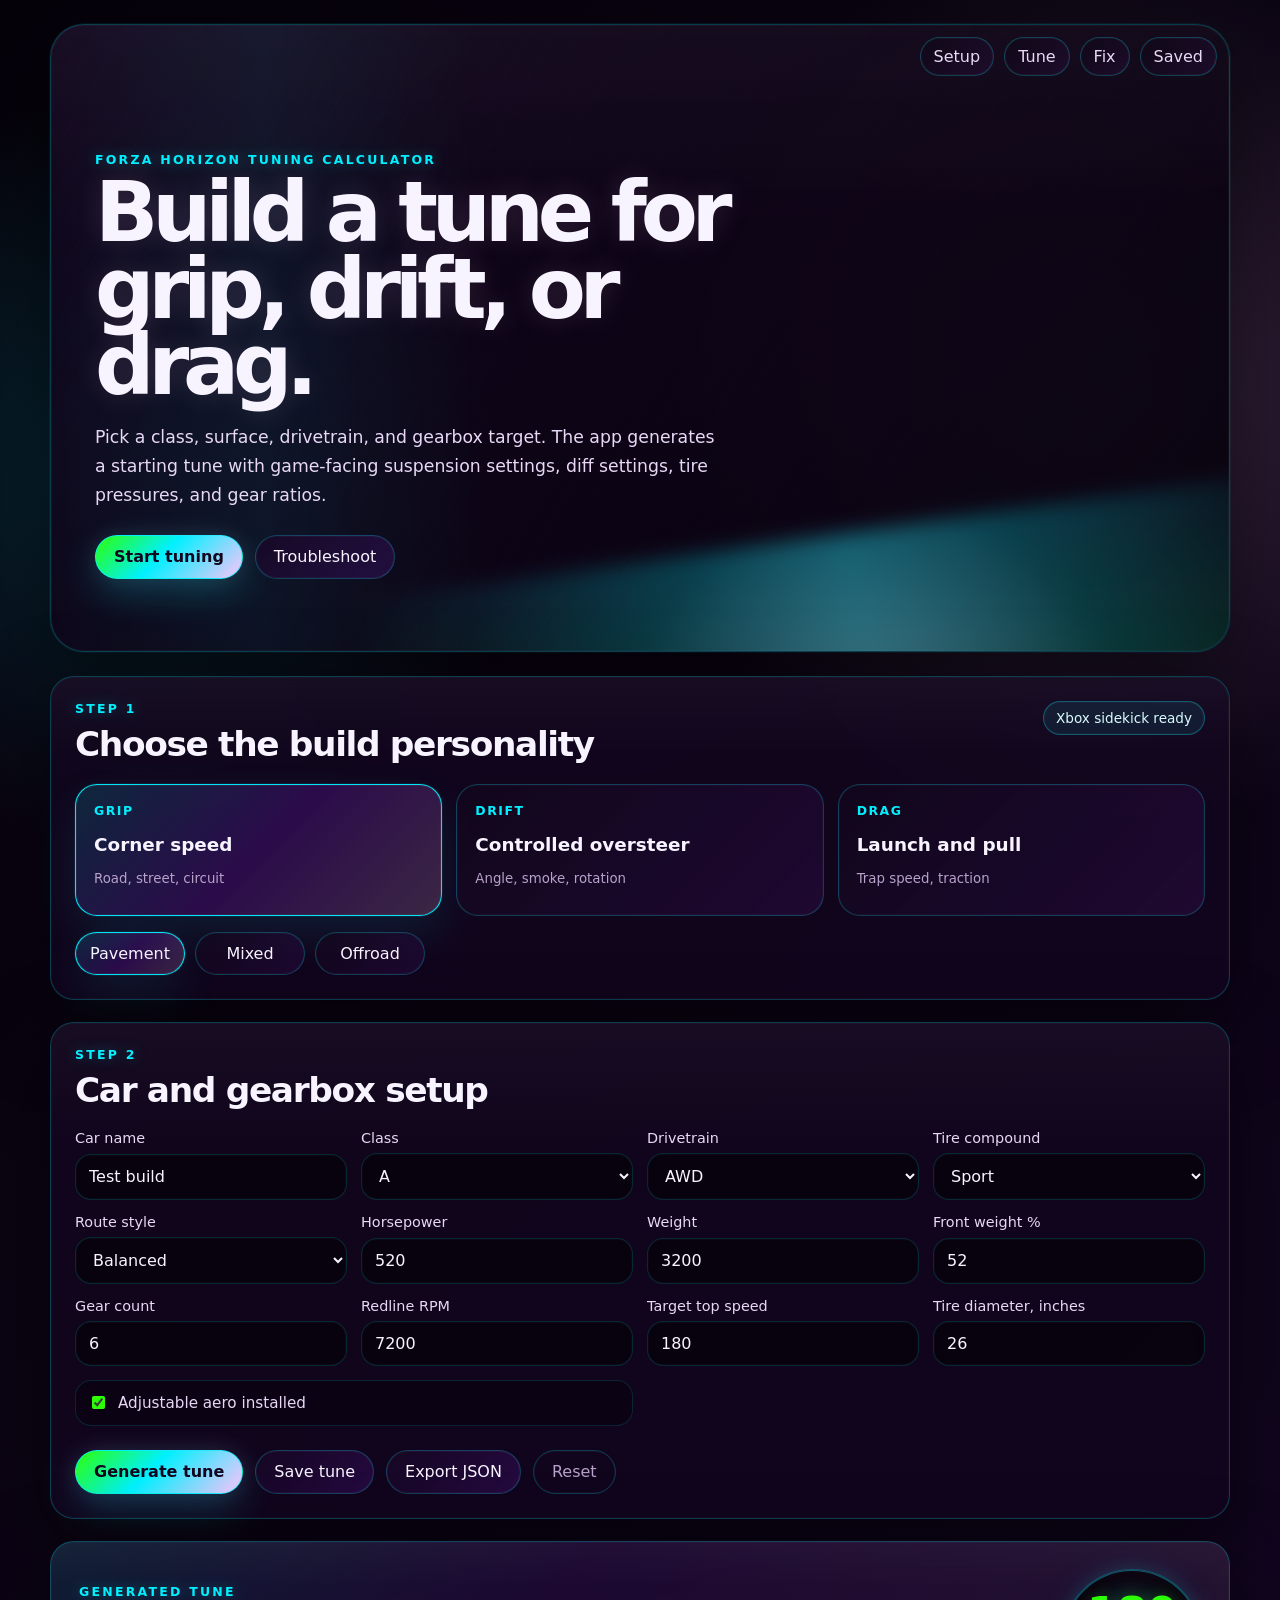
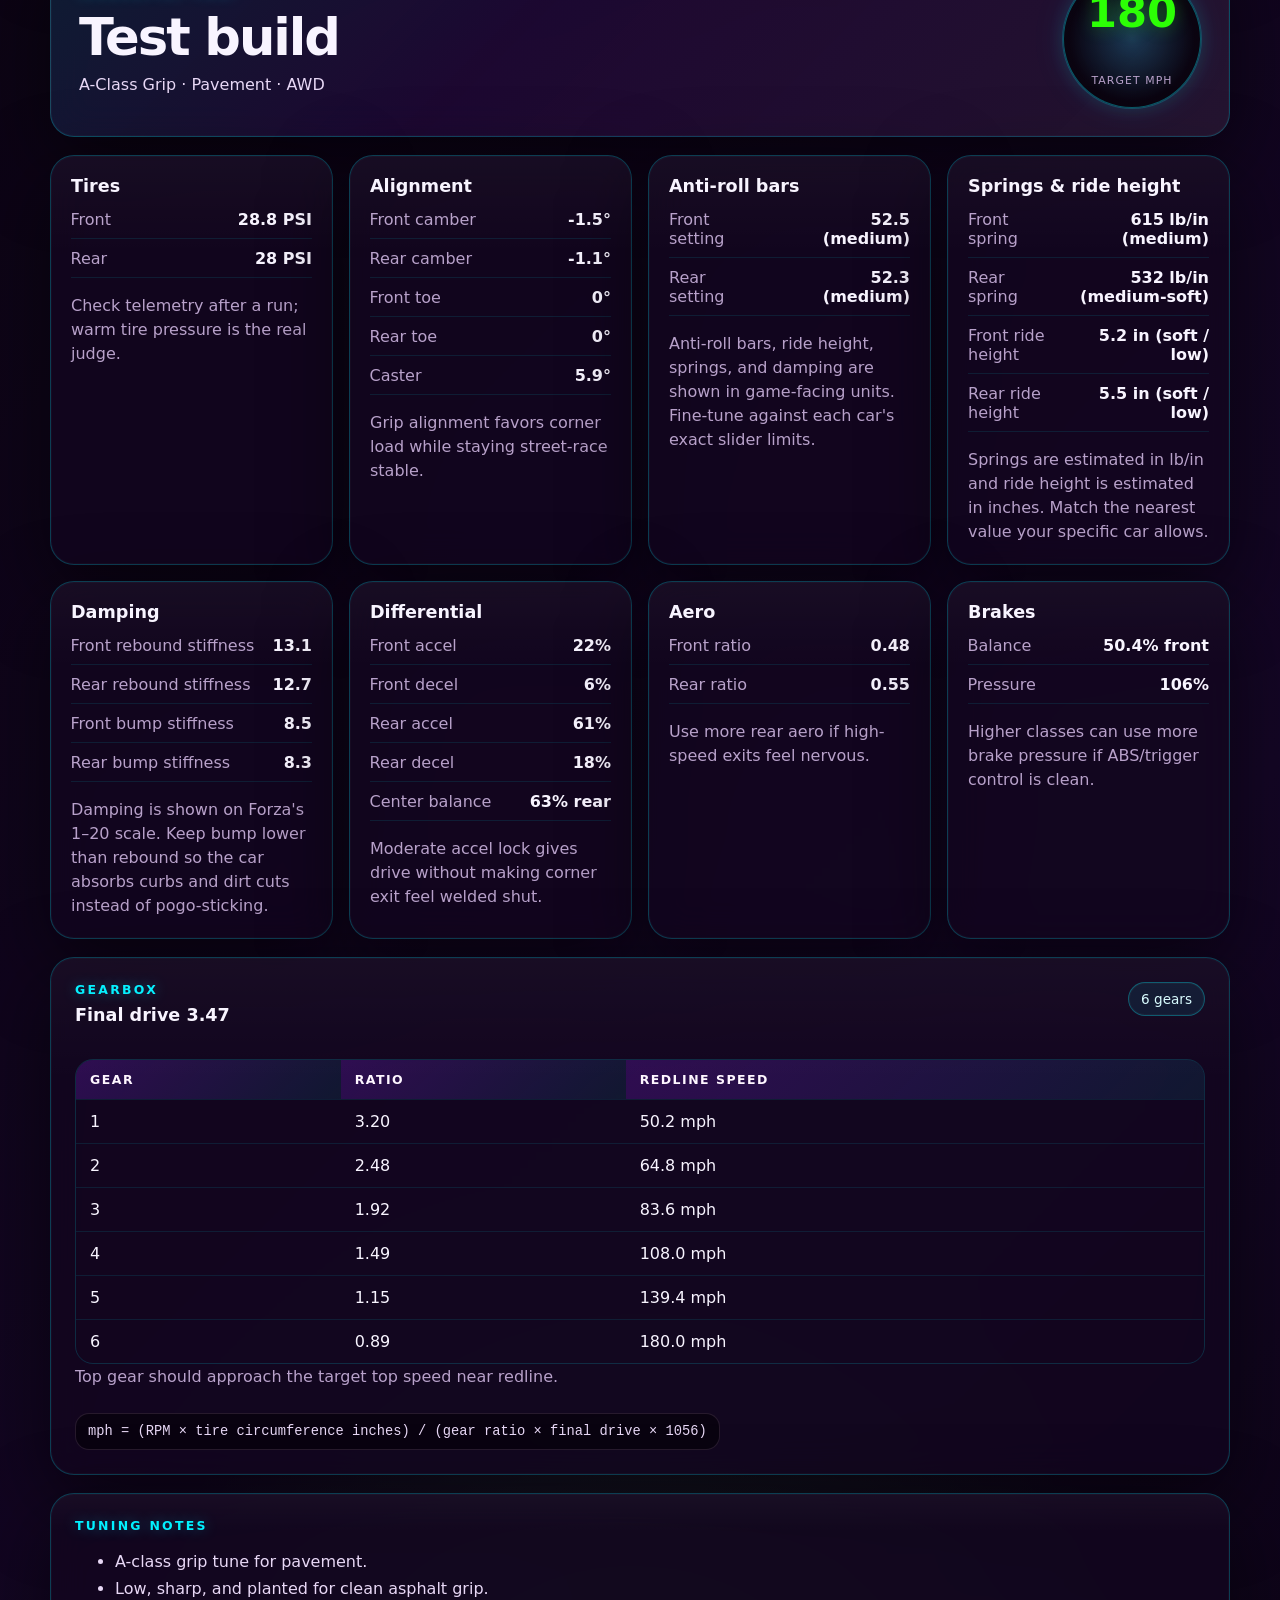
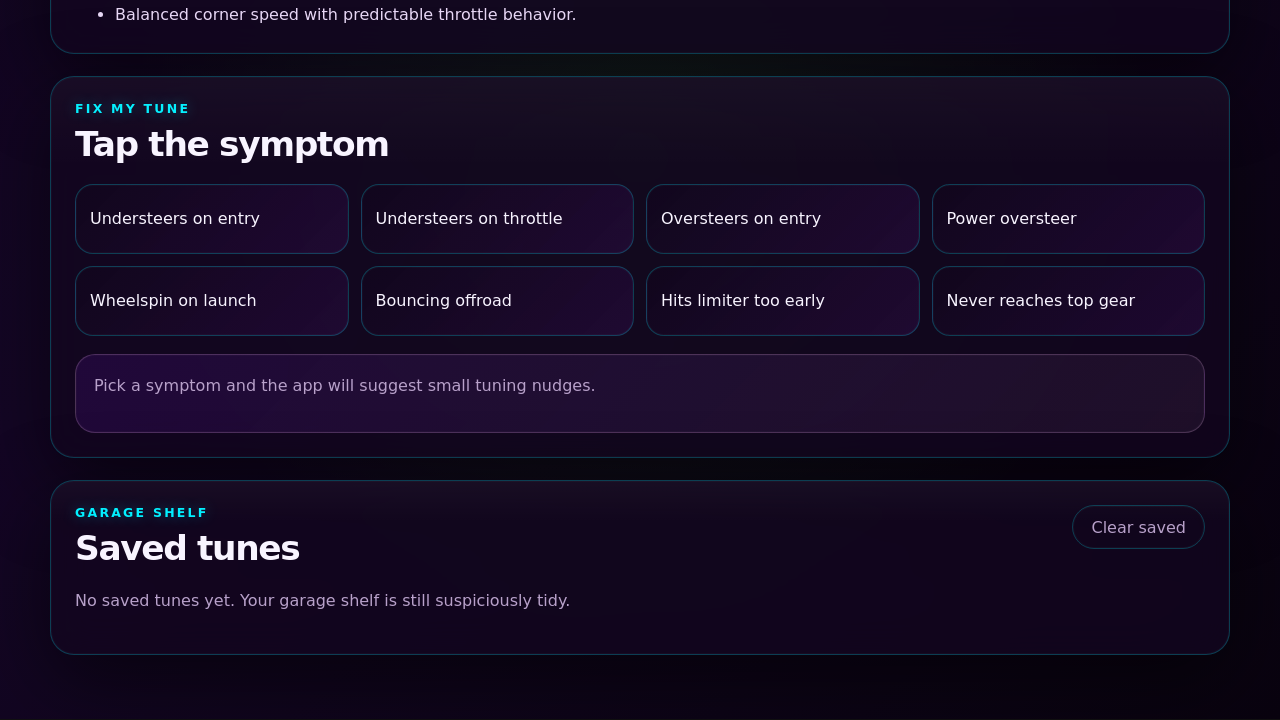
==== forza-tune-standalone.html @ 6e09e3ff "initial upload" ====
<!doctype html>
<html lang="en">
<head>
  <meta charset="utf-8" />
  <meta name="viewport" content="width=device-width, initial-scale=1" />
  <meta name="theme-color" content="#140921" />
  <title>Forza Horizon Tune Lab - Standalone</title>
  <style>
:root {
  color-scheme: dark;
  --bg: #09030f;
  --bg-2: #12061d;
  --panel: rgba(19, 7, 31, 0.82);
  --panel-solid: #140921;
  --panel-soft: rgba(31, 12, 49, 0.74);
  --line: rgba(0, 240, 255, 0.24);
  --line-strong: rgba(255, 196, 251, 0.42);
  --text: #f8f4ff;
  --muted: #b8a1ca;
  --soft: #e8d8f6;
  --accent: #2CFF05;
  --accent-2: #FFC4FB;
  --violet: #51158C;
  --cyan: #00F0FF;
  --hot: #FFC4FB;
  --good: #2CFF05;
  --shadow: 0 26px 80px rgba(0, 0, 0, 0.52);
  --glow-cyan: 0 0 0 1px rgba(0, 240, 255, 0.18), 0 0 18px rgba(0, 240, 255, 0.14), 0 0 36px rgba(0, 240, 255, 0.08);
  --glow-pink: 0 0 0 1px rgba(255, 196, 251, 0.18), 0 0 20px rgba(255, 196, 251, 0.16), 0 0 42px rgba(255, 196, 251, 0.08);
  --radius: 24px;
  font-family: Inter, ui-sans-serif, system-ui, -apple-system, BlinkMacSystemFont, "Segoe UI", sans-serif;
}

* { box-sizing: border-box; }

html { scroll-behavior: smooth; }

::selection {
  background: rgba(0, 240, 255, 0.22);
  color: #fff;
}

body {
  margin: 0;
  min-height: 100vh;
  background:
    radial-gradient(circle at 12% 12%, rgba(0, 240, 255, 0.16), transparent 24rem),
    radial-gradient(circle at 85% 10%, rgba(255, 196, 251, 0.18), transparent 28rem),
    radial-gradient(circle at 50% 85%, rgba(44, 255, 5, 0.10), transparent 32rem),
    linear-gradient(135deg, #05020a 0%, #0c0414 30%, #140625 70%, #09030f 100%);
  color: var(--text);
  position: relative;
}

body::before {
  content: "";
  position: fixed;
  inset: 0;
  pointer-events: none;
  background:
    linear-gradient(rgba(255,255,255,0.02) 1px, transparent 1px),
    linear-gradient(90deg, rgba(255,255,255,0.018) 1px, transparent 1px);
  background-size: 100% 28px, 28px 100%;
  mask-image: linear-gradient(to bottom, rgba(255,255,255,0.2), transparent 90%);
  opacity: 0.26;
}

button,
input,
select {
  font: inherit;
}

button { cursor: pointer; }

.app-shell {
  width: min(1180px, calc(100% - 32px));
  margin: 0 auto;
  padding: 24px 0 64px;
}

.topbar {
  display: flex;
  justify-content: flex-end;
  gap: 10px;
  padding: 12px;
}

.topbar a {
  color: var(--soft);
  text-decoration: none;
  border: 1px solid var(--line);
  background: linear-gradient(135deg, rgba(10, 3, 17, 0.68), rgba(33, 10, 53, 0.55));
  padding: 9px 13px;
  border-radius: 999px;
  transition: 150ms ease;
  box-shadow: inset 0 0 0 1px rgba(255,255,255,0.03);
}

.topbar a:hover,
.topbar a:focus-visible {
  border-color: rgba(0, 240, 255, 0.68);
  color: #fff;
  transform: translateY(-1px);
  box-shadow: var(--glow-cyan);
}

.hero {
  position: relative;
  overflow: hidden;
  min-height: 460px;
  border: 1px solid var(--line);
  border-radius: 34px;
  background:
    linear-gradient(135deg, rgba(20, 7, 33, 0.80), rgba(8, 2, 13, 0.94)),
    repeating-linear-gradient(120deg, rgba(0, 240, 255, 0.06) 0 1px, transparent 1px 22px),
    linear-gradient(180deg, rgba(255, 196, 251, 0.06), transparent 40%);
  box-shadow: var(--shadow), inset 0 0 0 1px rgba(255,255,255,0.03), 0 0 0 1px rgba(0,240,255,0.08);
}

.hero::before {
  content: "";
  position: absolute;
  inset: 0;
  background:
    linear-gradient(90deg, transparent 0%, rgba(0, 240, 255, 0.08) 18%, transparent 36%),
    linear-gradient(180deg, rgba(255,255,255,0.03), transparent 28%);
  mix-blend-mode: screen;
  opacity: 0.7;
  pointer-events: none;
}

.hero::after {
  content: "";
  position: absolute;
  inset: auto -12% -48% 28%;
  height: 420px;
  transform: rotate(-8deg);
  background:
    radial-gradient(circle, rgba(255, 196, 251, 0.26), transparent 46%),
    linear-gradient(90deg, transparent, rgba(0, 240, 255, 0.36), transparent),
    linear-gradient(180deg, transparent, rgba(44, 255, 5, 0.14));
  filter: blur(10px);
  pointer-events: none;
}

.hero-content {
  position: relative;
  z-index: 1;
  width: min(720px, 100%);
  padding: 64px 44px 72px;
}

.eyebrow {
  margin: 0 0 8px;
  color: var(--cyan);
  font-size: 0.78rem;
  font-weight: 900;
  letter-spacing: 0.18em;
  text-transform: uppercase;
  text-shadow: 0 0 14px rgba(0, 240, 255, 0.36);
}

h1, h2, h3, p { margin-top: 0; }

h1 {
  margin-bottom: 18px;
  font-size: clamp(2.4rem, 7vw, 5.2rem);
  line-height: 0.92;
  letter-spacing: -0.075em;
  text-shadow: 0 0 28px rgba(255, 196, 251, 0.14);
}

h2 {
  margin-bottom: 0;
  font-size: clamp(1.5rem, 3vw, 2.15rem);
  letter-spacing: -0.04em;
}

h3 {
  margin-bottom: 14px;
  font-size: 1.1rem;
}

.hero-copy {
  max-width: 620px;
  color: var(--soft);
  font-size: 1.08rem;
  line-height: 1.7;
}

.hero-actions,
.action-row {
  display: flex;
  flex-wrap: wrap;
  gap: 12px;
  margin-top: 24px;
}

.button {
  display: inline-flex;
  align-items: center;
  justify-content: center;
  gap: 8px;
  min-height: 44px;
  border: 1px solid var(--line);
  border-radius: 999px;
  padding: 11px 18px;
  color: var(--text);
  text-decoration: none;
  background: linear-gradient(135deg, rgba(18, 7, 29, 0.88), rgba(34, 12, 52, 0.72));
  transition: 150ms ease;
  box-shadow: inset 0 0 0 1px rgba(255,255,255,0.03);
}

.button:hover,
.button:focus-visible {
  transform: translateY(-1px);
  border-color: rgba(0, 240, 255, 0.56);
  box-shadow: var(--glow-cyan);
}

.button.primary {
  border-color: rgba(0, 240, 255, 0.76);
  background: linear-gradient(135deg, #2CFF05 0%, #00F0FF 45%, #FFC4FB 100%);
  color: #13061f;
  font-weight: 900;
  box-shadow: 0 14px 38px rgba(0, 240, 255, 0.20), 0 0 24px rgba(255, 196, 251, 0.10);
}

.button.ghost {
  background: linear-gradient(135deg, rgba(23, 7, 36, 0.86), rgba(81, 21, 140, 0.32));
}
.button.quiet {
  background: transparent;
  color: var(--muted);
}

main {
  display: grid;
  gap: 22px;
  margin-top: 24px;
}

.panel,
.result-hero,
.result-card {
  border: 1px solid var(--line);
  border-radius: var(--radius);
  background: var(--panel);
  box-shadow: var(--shadow), inset 0 0 0 1px rgba(255,255,255,0.025);
  backdrop-filter: blur(18px);
}

.panel {
  padding: 24px;
  position: relative;
}

.panel::before,
.result-card::before,
.result-hero::before {
  content: "";
  position: absolute;
  inset: 0;
  border-radius: inherit;
  pointer-events: none;
  background: linear-gradient(180deg, rgba(255,255,255,0.03), transparent 24%);
}

.section-title-row {
  display: flex;
  align-items: flex-start;
  justify-content: space-between;
  gap: 16px;
  margin-bottom: 20px;
}

.pill {
  display: inline-flex;
  align-items: center;
  border: 1px solid rgba(0, 240, 255, 0.30);
  border-radius: 999px;
  background: rgba(0, 240, 255, 0.08);
  color: #d8fbff;
  padding: 8px 12px;
  font-size: 0.85rem;
  white-space: nowrap;
  box-shadow: inset 0 0 0 1px rgba(255,255,255,0.03);
}

.mode-grid {
  display: grid;
  grid-template-columns: repeat(3, 1fr);
  gap: 14px;
}

.option-card,
.option-chip,
.fix-button,
.saved-actions button {
  border: 1px solid var(--line);
  background: linear-gradient(135deg, rgba(18, 7, 29, 0.84), rgba(42, 12, 66, 0.56));
  color: var(--text);
  transition: 150ms ease;
  box-shadow: inset 0 0 0 1px rgba(255,255,255,0.025);
}

.option-card {
  display: grid;
  gap: 6px;
  min-height: 132px;
  text-align: left;
  padding: 18px;
  border-radius: 22px;
}

.option-card span {
  color: var(--cyan);
  font-weight: 900;
  text-transform: uppercase;
  letter-spacing: 0.12em;
  font-size: 0.78rem;
}

.option-card strong {
  font-size: 1.15rem;
}

.option-card small {
  color: var(--muted);
}

.option-card:hover,
.option-card:focus-visible,
.option-chip:hover,
.option-chip:focus-visible,
.fix-button:hover,
.fix-button:focus-visible,
.saved-actions button:hover,
.saved-actions button:focus-visible {
  transform: translateY(-1px);
  border-color: rgba(255, 196, 251, 0.58);
  box-shadow: var(--glow-pink);
}

.option-card.active,
.option-chip.active {
  border-color: rgba(0, 240, 255, 0.95);
  background: linear-gradient(135deg, rgba(0, 240, 255, 0.14), rgba(81, 21, 140, 0.42), rgba(255, 196, 251, 0.18));
  box-shadow: inset 0 0 0 1px rgba(255,255,255,0.05), 0 0 0 1px rgba(0,240,255,0.08), 0 18px 45px rgba(0, 240, 255, 0.10);
}

.surface-row {
  display: flex;
  flex-wrap: wrap;
  gap: 10px;
  margin-top: 16px;
}

.option-chip {
  min-width: 110px;
  padding: 11px 14px;
  border-radius: 999px;
}

.form-grid {
  display: grid;
  grid-template-columns: repeat(4, minmax(0, 1fr));
  gap: 14px;
}

label {
  display: grid;
  gap: 7px;
}

label span {
  color: var(--soft);
  font-size: 0.9rem;
}

input,
select {
  width: 100%;
  border: 1px solid rgba(0, 240, 255, 0.16);
  border-radius: 16px;
  padding: 12px 13px;
  background: rgba(6, 2, 10, 0.68);
  color: var(--text);
  outline: none;
  box-shadow: inset 0 0 0 1px rgba(255,255,255,0.02);
}

input::placeholder { color: rgba(232, 216, 246, 0.42); }

input:focus,
select:focus {
  border-color: rgba(0, 240, 255, 0.76);
  box-shadow: 0 0 0 4px rgba(0, 240, 255, 0.10), 0 0 18px rgba(0, 240, 255, 0.10);
}

.checkbox-label {
  display: flex;
  align-items: center;
  gap: 10px;
  grid-column: span 2;
  align-self: end;
  min-height: 46px;
  padding: 10px 12px;
  border: 1px solid rgba(0, 240, 255, 0.14);
  border-radius: 16px;
  background: rgba(6, 2, 10, 0.44);
}

.checkbox-label input { width: auto; accent-color: var(--accent); }
.checkbox-label span { font-size: 0.95rem; }

.results-anchor {
  scroll-margin-top: 18px;
}

.result-hero {
  position: relative;
  display: flex;
  align-items: center;
  justify-content: space-between;
  gap: 18px;
  padding: 28px;
  margin-bottom: 18px;
  background:
    linear-gradient(135deg, rgba(0, 240, 255, 0.10), rgba(81, 21, 140, 0.18) 40%, rgba(255, 196, 251, 0.08)),
    var(--panel);
}

.result-hero h2 {
  margin-bottom: 8px;
  font-size: clamp(1.8rem, 4vw, 3.3rem);
}

.result-hero p:last-child { margin-bottom: 0; color: var(--soft); }

.speed-badge {
  display: grid;
  place-items: center;
  flex: 0 0 auto;
  width: 138px;
  height: 138px;
  border: 1px solid rgba(0, 240, 255, 0.36);
  border-radius: 50%;
  background: radial-gradient(circle, rgba(0, 240, 255, 0.18), rgba(9, 3, 15, 0.94) 65%);
  box-shadow: var(--glow-cyan);
}

.speed-badge span {
  display: block;
  font-size: 2.7rem;
  font-weight: 900;
  line-height: 1;
  color: var(--accent);
  text-shadow: 0 0 18px rgba(44, 255, 5, 0.30);
}

.speed-badge small {
  color: var(--muted);
  text-transform: uppercase;
  letter-spacing: 0.1em;
  font-size: 0.68rem;
}

.result-grid {
  display: grid;
  grid-template-columns: repeat(4, minmax(0, 1fr));
  gap: 16px;
}

.result-card {
  position: relative;
  padding: 20px;
}

.result-card dl {
  display: grid;
  gap: 10px;
  margin: 0;
}

.result-card dl div {
  display: flex;
  align-items: baseline;
  justify-content: space-between;
  gap: 12px;
  padding-bottom: 9px;
  border-bottom: 1px solid rgba(0, 240, 255, 0.10);
}

.result-card dt { color: var(--muted); }
.result-card dd { margin: 0; font-weight: 800; text-align: right; }
.result-card p { margin: 16px 0 0; color: var(--muted); line-height: 1.5; }

.gear-panel,
.notes-panel {
  margin-top: 18px;
}

.table-wrap {
  overflow-x: auto;
  border: 1px solid rgba(0, 240, 255, 0.16);
  border-radius: 18px;
}

table {
  width: 100%;
  border-collapse: collapse;
  min-width: 430px;
}

th,
td {
  padding: 12px 14px;
  text-align: left;
  border-bottom: 1px solid rgba(0, 240, 255, 0.10);
}

th {
  color: #fef6ff;
  background: linear-gradient(135deg, rgba(81, 21, 140, 0.46), rgba(0, 240, 255, 0.08));
  font-size: 0.78rem;
  letter-spacing: 0.12em;
  text-transform: uppercase;
}

tr:last-child td { border-bottom: 0; }

.muted {
  color: var(--muted);
  line-height: 1.6;
}

.formula {
  display: inline-block;
  margin: 8px 0 0;
  padding: 10px 12px;
  border-radius: 14px;
  background: rgba(6, 2, 10, 0.65);
  color: var(--soft);
  border: 1px solid rgba(255, 196, 251, 0.12);
  font-family: ui-monospace, SFMono-Regular, Menlo, Consolas, monospace;
  font-size: 0.86rem;
}

.notes-panel ul {
  margin-bottom: 0;
  color: var(--soft);
  line-height: 1.65;
}

.fix-grid {
  display: grid;
  grid-template-columns: repeat(4, minmax(0, 1fr));
  gap: 12px;
}

.fix-button {
  min-height: 70px;
  padding: 14px;
  border-radius: 18px;
  text-align: left;
}

.correction-output {
  margin-top: 18px;
  border: 1px solid rgba(255, 196, 251, 0.20);
  border-radius: 20px;
  padding: 18px;
  background: linear-gradient(135deg, rgba(81, 21, 140, 0.24), rgba(255, 196, 251, 0.06));
  box-shadow: inset 0 0 0 1px rgba(255,255,255,0.02);
}

.correction-output h3 { margin-bottom: 10px; }
.correction-output ol { margin-bottom: 0; line-height: 1.65; }

.saved-list {
  display: grid;
  gap: 12px;
}

.saved-item {
  display: flex;
  align-items: center;
  justify-content: space-between;
  gap: 14px;
  padding: 14px;
  border: 1px solid rgba(0, 240, 255, 0.14);
  border-radius: 18px;
  background: rgba(8, 3, 13, 0.46);
}

.saved-item div:first-child {
  display: grid;
  gap: 3px;
}

.saved-item span {
  color: var(--muted);
  font-size: 0.9rem;
}

.saved-actions {
  display: flex;
  gap: 8px;
}

.saved-actions button {
  padding: 8px 10px;
  border-radius: 999px;
}

.toast {
  position: fixed;
  left: 50%;
  bottom: 24px;
  transform: translate(-50%, 20px);
  opacity: 0;
  pointer-events: none;
  border: 1px solid rgba(0, 240, 255, 0.42);
  border-radius: 999px;
  background: rgba(12, 4, 20, 0.94);
  color: var(--text);
  padding: 12px 16px;
  box-shadow: var(--shadow), 0 0 16px rgba(0, 240, 255, 0.12);
  transition: 180ms ease;
}

.toast.show {
  opacity: 1;
  transform: translate(-50%, 0);
}

@media (max-width: 980px) {
  .mode-grid,
  .result-grid,
  .fix-grid {
    grid-template-columns: repeat(2, minmax(0, 1fr));
  }

  .form-grid {
    grid-template-columns: repeat(2, minmax(0, 1fr));
  }
}

@media (max-width: 680px) {
  .app-shell { width: min(100% - 20px, 1180px); padding-top: 10px; }
  .topbar { justify-content: flex-start; overflow-x: auto; }
  .hero { min-height: auto; border-radius: 24px; }
  .hero-content { padding: 42px 22px 52px; }
  .panel { padding: 18px; }
  .mode-grid,
  .result-grid,
  .fix-grid,
  .form-grid {
    grid-template-columns: 1fr;
  }
  .checkbox-label { grid-column: auto; }
  .result-hero { align-items: flex-start; flex-direction: column; }
  .speed-badge { width: 112px; height: 112px; }
  .section-title-row { flex-direction: column; }
  .saved-item { align-items: flex-start; flex-direction: column; }
}

  </style>
</head>
<body>
  <div class="app-shell">
    <header class="hero">
      <nav class="topbar" aria-label="Main navigation">
        <a href="#setup">Setup</a>
        <a href="#results">Tune</a>
        <a href="#fix">Fix</a>
        <a href="#saved">Saved</a>
      </nav>
      <div class="hero-content">
        <p class="eyebrow">Forza Horizon tuning calculator</p>
        <h1>Build a tune for grip, drift, or drag.</h1>
        <p class="hero-copy">Pick a class, surface, drivetrain, and gearbox target. The app generates a starting tune with game-facing suspension settings, diff settings, tire pressures, and gear ratios.</p>
        <div class="hero-actions">
          <a class="button primary" href="#setup">Start tuning</a>
          <a class="button ghost" href="#fix">Troubleshoot</a>
        </div>
      </div>
    </header>

    <main>
      <section class="panel setup-panel" id="setup">
        <div class="section-title-row">
          <div>
            <p class="eyebrow">Step 1</p>
            <h2>Choose the build personality</h2>
          </div>
          <span class="pill">Xbox sidekick ready</span>
        </div>

        <div class="mode-grid" aria-label="Tune type">
          <button type="button" class="option-card active" data-race="grip">
            <span>Grip</span>
            <strong>Corner speed</strong>
            <small>Road, street, circuit</small>
          </button>
          <button type="button" class="option-card" data-race="drift">
            <span>Drift</span>
            <strong>Controlled oversteer</strong>
            <small>Angle, smoke, rotation</small>
          </button>
          <button type="button" class="option-card" data-race="drag">
            <span>Drag</span>
            <strong>Launch and pull</strong>
            <small>Trap speed, traction</small>
          </button>
        </div>

        <div class="surface-row" aria-label="Surface type">
          <button type="button" class="option-chip active" data-surface="pavement">Pavement</button>
          <button type="button" class="option-chip" data-surface="mixed">Mixed</button>
          <button type="button" class="option-chip" data-surface="offroad">Offroad</button>
        </div>
      </section>

      <section class="panel" aria-labelledby="carSetupTitle">
        <div class="section-title-row">
          <div>
            <p class="eyebrow">Step 2</p>
            <h2 id="carSetupTitle">Car and gearbox setup</h2>
          </div>
        </div>

        <form id="tuneForm" class="form-grid">
          <label>
            <span>Car name</span>
            <input id="carName" type="text" value="Test build" autocomplete="off" />
          </label>

          <label>
            <span>Class</span>
            <select id="carClass">
              <option>D</option>
              <option>C</option>
              <option>B</option>
              <option selected>A</option>
              <option>S1</option>
              <option>S2</option>
              <option>X</option>
            </select>
          </label>

          <label>
            <span>Drivetrain</span>
            <select id="drivetrain">
              <option>FWD</option>
              <option>RWD</option>
              <option selected>AWD</option>
            </select>
          </label>

          <label>
            <span>Tire compound</span>
            <select id="tireCompound">
              <option value="stock">Stock</option>
              <option value="street">Street</option>
              <option value="sport" selected>Sport</option>
              <option value="race">Race</option>
              <option value="drag">Drag</option>
              <option value="rally">Rally</option>
              <option value="offroad">Offroad</option>
            </select>
          </label>

          <label>
            <span>Route style</span>
            <select id="routeStyle">
              <option value="technical">Technical</option>
              <option value="balanced" selected>Balanced</option>
              <option value="highspeed">High-speed</option>
            </select>
          </label>

          <label>
            <span>Horsepower</span>
            <input id="horsepower" type="number" value="520" min="60" max="2000" />
          </label>

          <label>
            <span>Weight</span>
            <input id="weight" type="number" value="3200" min="1200" max="6500" />
          </label>

          <label>
            <span>Front weight %</span>
            <input id="weightDistribution" type="number" value="52" min="35" max="70" step="0.1" />
          </label>

          <label>
            <span>Gear count</span>
            <input id="gearCount" type="number" value="6" min="4" max="10" />
          </label>

          <label>
            <span>Redline RPM</span>
            <input id="redlineRpm" type="number" value="7200" min="4000" max="12000" step="100" />
          </label>

          <label>
            <span>Target top speed</span>
            <input id="idealTopSpeedMph" type="number" min="60" max="360" />
          </label>

          <label>
            <span>Tire diameter, inches</span>
            <input id="tireDiameterInches" type="number" value="26" min="18" max="36" step="0.1" />
          </label>

          <label class="checkbox-label">
            <input id="adjustableAero" type="checkbox" checked />
            <span>Adjustable aero installed</span>
          </label>
        </form>

        <div class="action-row">
          <button type="button" class="button primary" id="generateBtn">Generate tune</button>
          <button type="button" class="button ghost" id="saveBtn">Save tune</button>
          <button type="button" class="button ghost" id="exportBtn">Export JSON</button>
          <button type="button" class="button quiet" id="resetBtn">Reset</button>
        </div>
      </section>

      <section id="results" class="results-anchor" aria-live="polite">
        <div id="tuneOutput"></div>
      </section>

      <section class="panel" id="fix">
        <div class="section-title-row">
          <div>
            <p class="eyebrow">Fix my tune</p>
            <h2>Tap the symptom</h2>
          </div>
        </div>
        <div class="fix-grid">
          <button type="button" class="fix-button" data-fix="understeerEntry">Understeers on entry</button>
          <button type="button" class="fix-button" data-fix="understeerThrottle">Understeers on throttle</button>
          <button type="button" class="fix-button" data-fix="oversteerEntry">Oversteers on entry</button>
          <button type="button" class="fix-button" data-fix="powerOversteer">Power oversteer</button>
          <button type="button" class="fix-button" data-fix="wheelspinLaunch">Wheelspin on launch</button>
          <button type="button" class="fix-button" data-fix="bouncingOffroad">Bouncing offroad</button>
          <button type="button" class="fix-button" data-fix="limiterEarly">Hits limiter too early</button>
          <button type="button" class="fix-button" data-fix="neverTopGear">Never reaches top gear</button>
        </div>
        <div id="correctionOutput" class="correction-output">
          <p class="muted">Pick a symptom and the app will suggest small tuning nudges.</p>
        </div>
      </section>

      <section class="panel" id="saved">
        <div class="section-title-row">
          <div>
            <p class="eyebrow">Garage shelf</p>
            <h2>Saved tunes</h2>
          </div>
          <button type="button" class="button quiet" id="clearSavedBtn">Clear saved</button>
        </div>
        <div id="savedList" class="saved-list"></div>
      </section>
    </main>
  </div>

  <div id="toast" class="toast" role="status" aria-live="polite"></div>

<script>
/* Forza Tune App - shared presets and utility helpers */
(function () {
  const FT = (window.ForzaTune = window.ForzaTune || {});

  FT.CLASS_INDEX = {
    D: 0,
    C: 1,
    B: 2,
    A: 3,
    S1: 4,
    S2: 5,
    X: 6,
  };

  FT.CLASS_LABELS = Object.keys(FT.CLASS_INDEX);

  FT.SURFACE_PRESETS = {
    pavement: {
      label: 'Pavement',
      grip: 1.0,
      softness: 0.25,
      pressureDrop: 0,
      rideHeight: 0.22,
      note: 'Low, sharp, and planted for clean asphalt grip.',
    },
    mixed: {
      label: 'Mixed',
      grip: 0.82,
      softness: 0.55,
      pressureDrop: 1.8,
      rideHeight: 0.52,
      note: 'More compliance for broken pavement, dirt shoulders, and sketchy transitions.',
    },
    offroad: {
      label: 'Offroad',
      grip: 0.66,
      softness: 0.85,
      pressureDrop: 5.5,
      rideHeight: 0.82,
      note: 'Softer and taller so bumps do not punt the car into orbit.',
    },
  };

  FT.RACE_PRESETS = {
    grip: {
      label: 'Grip',
      firstGearPercent: 0.24,
      pressureBias: 0,
      camberBias: 1,
      diffAggression: 0.62,
      note: 'Balanced corner speed with predictable throttle behavior.',
    },
    drift: {
      label: 'Drift',
      firstGearPercent: 0.33,
      pressureBias: 2.8,
      camberBias: 1.75,
      diffAggression: 0.95,
      note: 'Front bite, rear rotation, and fewer shifts mid-slide.',
    },
    drag: {
      label: 'Drag',
      firstGearPercent: 0.21,
      pressureBias: -1.5,
      camberBias: 0.18,
      diffAggression: 1,
      note: 'Launch grip and clean pull through the traps.',
    },
  };

  FT.DEFAULT_TOP_SPEEDS = {
    D: { grip: { pavement: 110, mixed: 100, offroad: 90 }, drag: 125, drift: 90 },
    C: { grip: { pavement: 130, mixed: 115, offroad: 100 }, drag: 145, drift: 105 },
    B: { grip: { pavement: 155, mixed: 135, offroad: 120 }, drag: 175, drift: 125 },
    A: { grip: { pavement: 180, mixed: 155, offroad: 140 }, drag: 210, drift: 145 },
    S1: { grip: { pavement: 210, mixed: 180, offroad: 160 }, drag: 245, drift: 165 },
    S2: { grip: { pavement: 245, mixed: 205, offroad: 180 }, drag: 285, drift: 185 },
    X: { grip: { pavement: 275, mixed: 225, offroad: 195 }, drag: 310, drift: 200 },
  };

  FT.ROUTE_SPEED_MODIFIERS = {
    technical: 0.9,
    balanced: 1,
    highspeed: 1.12,
  };

  FT.TIRE_COMPOUND_MODIFIERS = {
    stock: { grip: 0.9, pressure: 0.8, label: 'Stock' },
    street: { grip: 0.95, pressure: 0.4, label: 'Street' },
    sport: { grip: 1, pressure: 0, label: 'Sport' },
    race: { grip: 1.06, pressure: -0.3, label: 'Race' },
    drag: { grip: 1.04, pressure: -1.2, label: 'Drag' },
    rally: { grip: 0.98, pressure: -2.3, label: 'Rally' },
    offroad: { grip: 0.96, pressure: -3.2, label: 'Offroad' },
  };

  FT.DRIVETRAIN_PRESETS = {
    FWD: { label: 'FWD', frontPower: 1, rearPower: 0 },
    RWD: { label: 'RWD', frontPower: 0, rearPower: 1 },
    AWD: { label: 'AWD', frontPower: 0.45, rearPower: 0.55 },
  };

  FT.clamp = function clamp(value, min, max) {
    return Math.min(max, Math.max(min, Number(value)));
  };

  FT.round = function round(value, decimals = 1) {
    const factor = Math.pow(10, decimals);
    return Math.round((Number(value) + Number.EPSILON) * factor) / factor;
  };

  FT.lerp = function lerp(min, max, t) {
    return min + (max - min) * FT.clamp(t, 0, 1);
  };

  FT.formatSigned = function formatSigned(value, decimals = 1) {
    const rounded = FT.round(value, decimals);
    return rounded > 0 ? `+${rounded}` : `${rounded}`;
  };

  FT.getClassFactor = function getClassFactor(carClass) {
    const idx = FT.CLASS_INDEX[carClass] ?? 3;
    return idx / 6;
  };

  FT.getDefaultTopSpeed = function getDefaultTopSpeed(carClass, raceType, surface, routeStyle = 'balanced') {
    const table = FT.DEFAULT_TOP_SPEEDS[carClass] || FT.DEFAULT_TOP_SPEEDS.A;
    let speed;
    if (raceType === 'grip') {
      speed = table.grip[surface] ?? table.grip.pavement;
    } else {
      speed = table[raceType] ?? table.grip.pavement;
    }
    return Math.round(speed * (FT.ROUTE_SPEED_MODIFIERS[routeStyle] || 1));
  };
})();

</script>
<script>
/* Forza Tune App - gearbox calculations */
(function () {
  const FT = (window.ForzaTune = window.ForzaTune || {});

  function speedAtRedlineMph(redlineRpm, tireCircumferenceInches, overallRatio) {
    return (redlineRpm * tireCircumferenceInches) / (overallRatio * 1056);
  }

  function overallRatioForSpeed(redlineRpm, tireCircumferenceInches, mph) {
    return (redlineRpm * tireCircumferenceInches) / (mph * 1056);
  }

  function estimateTireCircumferenceInches(tireDiameterInches) {
    return Math.PI * tireDiameterInches;
  }

  function getFirstGearPercent(raceType, surface, classFactor, horsepower, drivetrain) {
    const race = FT.RACE_PRESETS[raceType] || FT.RACE_PRESETS.grip;
    const surfacePreset = FT.SURFACE_PRESETS[surface] || FT.SURFACE_PRESETS.pavement;
    let percent = race.firstGearPercent;

    // High-powered cars and low-grip surfaces need a taller 1st gear to avoid smoke-show soup.
    const powerPenalty = FT.clamp((horsepower - 450) / 900, 0, 0.08);
    const surfacePenalty = FT.clamp(surfacePreset.softness * 0.055, 0, 0.06);
    const drivetrainPenalty = drivetrain === 'RWD' ? 0.025 : drivetrain === 'FWD' ? 0.015 : 0;

    if (raceType === 'drag') {
      percent += powerPenalty + surfacePenalty + drivetrainPenalty;
    } else if (raceType === 'drift') {
      percent += 0.04 * classFactor;
    } else {
      percent += surfacePenalty * 0.55 + powerPenalty * 0.4;
    }

    return FT.clamp(percent, 0.16, 0.42);
  }

  function chooseFinalDrive(classFactor, raceType, surface, gearCount, targetTopOverall) {
    const surfaceSoftness = (FT.SURFACE_PRESETS[surface] || FT.SURFACE_PRESETS.pavement).softness;
    let finalDrive = 3.25 + classFactor * 0.35 + surfaceSoftness * 0.18;

    if (raceType === 'drag') finalDrive -= 0.1;
    if (raceType === 'drift') finalDrive += 0.15;
    if (gearCount >= 8) finalDrive += 0.12;

    // Keep top gear in a useful-looking Forza range.
    if (targetTopOverall / finalDrive < 0.55) finalDrive = targetTopOverall / 0.55;
    if (targetTopOverall / finalDrive > 1.1) finalDrive = targetTopOverall / 1.1;

    return FT.round(FT.clamp(finalDrive, 2.2, 4.8), 2);
  }

  function calculateGearbox(options) {
    const carClass = options.carClass || 'A';
    const raceType = options.raceType || 'grip';
    const surface = options.surface || 'pavement';
    const drivetrain = options.drivetrain || 'AWD';
    const gearCount = FT.clamp(parseInt(options.gearCount, 10) || 6, 4, 10);
    const redlineRpm = FT.clamp(parseFloat(options.redlineRpm) || 7000, 4000, 12000);
    const horsepower = FT.clamp(parseFloat(options.horsepower) || 450, 60, 2000);
    const idealTopSpeedMph = FT.clamp(parseFloat(options.idealTopSpeedMph) || 180, 60, 360);
    const tireDiameterInches = FT.clamp(parseFloat(options.tireDiameterInches) || 26, 18, 36);
    const tireCircumferenceInches = options.tireCircumferenceInches
      ? FT.clamp(parseFloat(options.tireCircumferenceInches), 50, 120)
      : estimateTireCircumferenceInches(tireDiameterInches);

    const classFactor = FT.getClassFactor(carClass);
    const firstGearPercent = getFirstGearPercent(raceType, surface, classFactor, horsepower, drivetrain);
    const firstGearSpeed = FT.clamp(idealTopSpeedMph * firstGearPercent, 18, idealTopSpeedMph * 0.5);

    const overallTopRatio = overallRatioForSpeed(redlineRpm, tireCircumferenceInches, idealTopSpeedMph);
    const overallFirstRatio = overallRatioForSpeed(redlineRpm, tireCircumferenceInches, firstGearSpeed);
    const spacingRatio = Math.pow(overallFirstRatio / overallTopRatio, 1 / (gearCount - 1));
    const finalDrive = chooseFinalDrive(classFactor, raceType, surface, gearCount, overallTopRatio);

    const gears = [];
    const redlineSpeeds = [];

    for (let i = 0; i < gearCount; i += 1) {
      const overallRatio = overallFirstRatio / Math.pow(spacingRatio, i);
      const gearRatio = overallRatio / finalDrive;
      gears.push(FT.round(FT.clamp(gearRatio, 0.45, 6.0), 2));
      redlineSpeeds.push(FT.round(speedAtRedlineMph(redlineRpm, tireCircumferenceInches, gearRatio * finalDrive), 1));
    }

    let shiftNote = 'Top gear should approach the target top speed near redline.';
    if (raceType === 'drag') {
      shiftNote = 'If launch wheelspin is heavy, lengthen 1st before touching power or tire pressure.';
    }
    if (raceType === 'drift') {
      const mainGear = gearCount <= 6 ? 3 : 4;
      shiftNote = `Aim to hold ${mainGear}${mainGear === 3 ? 'rd' : 'th'} gear for most medium-speed drift zones.`;
    }
    if (surface !== 'pavement') {
      shiftNote += ' Low-grip surfaces usually prefer slightly taller lower gears than the math first suggests.';
    }

    return {
      finalDrive,
      gearCount,
      gears,
      redlineSpeeds,
      idealTopSpeedMph: FT.round(idealTopSpeedMph, 0),
      firstGearSpeed: FT.round(firstGearSpeed, 1),
      tireDiameterInches: FT.round(tireDiameterInches, 1),
      redlineRpm: Math.round(redlineRpm),
      tireCircumferenceInches: FT.round(tireCircumferenceInches, 1),
      overallTopRatio: FT.round(overallTopRatio, 2),
      overallFirstRatio: FT.round(overallFirstRatio, 2),
      shiftNote,
      formula: 'mph = (RPM × tire circumference inches) / (gear ratio × final drive × 1056)',
    };
  }

  FT.GearboxEngine = {
    calculateGearbox,
    speedAtRedlineMph,
    overallRatioForSpeed,
    estimateTireCircumferenceInches,
  };
})();

</script>
<script>
/* Forza Tune App - tuning calculations */
(function () {
  const FT = (window.ForzaTune = window.ForzaTune || {});

  function ratioLabel(ratio) {
    if (ratio < 0.25) return 'soft / low';
    if (ratio < 0.45) return 'medium-soft';
    if (ratio < 0.65) return 'medium';
    if (ratio < 0.82) return 'medium-stiff';
    return 'stiff / high';
  }

  function buildTires(ctx) {
    const { raceType, surfacePreset, compoundPreset, drivetrain, weightDistribution, classFactor, horsepower } = ctx;
    let front = 28.5;
    let rear = 28.0;

    front -= surfacePreset.pressureDrop;
    rear -= surfacePreset.pressureDrop;
    front += compoundPreset.pressure;
    rear += compoundPreset.pressure;

    if (raceType === 'grip') {
      front += FT.lerp(-0.2, 1.1, classFactor);
      rear += FT.lerp(-0.4, 0.8, classFactor);
      if (drivetrain === 'FWD') front -= 0.4;
      if (drivetrain === 'RWD') rear -= 0.4;
      if (drivetrain === 'AWD') {
        front -= 0.2;
        rear -= 0.2;
      }
    }

    if (raceType === 'drift') {
      front += 3.5 - surfacePreset.softness * 2;
      rear += 2.2 - surfacePreset.softness * 1.7;
      if (drivetrain === 'AWD') rear += 0.8;
    }

    if (raceType === 'drag') {
      front += 7.0 - surfacePreset.softness * 2.2;
      rear -= 8.3 - surfacePreset.softness * 1.2;
      if (horsepower > 800) rear -= 1.5;
      if (drivetrain === 'FWD') {
        front -= 9.0;
        rear += 4.0;
      }
    }

    // More nose weight usually wants a little less front pressure for contact patch.
    front -= FT.clamp((weightDistribution - 52) / 25, -0.6, 0.9);
    rear += FT.clamp((weightDistribution - 52) / 30, -0.6, 0.6);

    return {
      frontPsi: FT.round(FT.clamp(front, 16, 40), 1),
      rearPsi: FT.round(FT.clamp(rear, 16, 40), 1),
      note: raceType === 'drag'
        ? 'Drag setup uses high front pressure and low drive-tire pressure for launch bite.'
        : 'Check telemetry after a run; warm tire pressure is the real judge.'
    };
  }

  function buildAlignment(ctx) {
    const { raceType, surfacePreset, classFactor } = ctx;
    let frontCamber;
    let rearCamber;
    let frontToe = 0;
    let rearToe = 0;
    let caster = 5.5 + classFactor * 1.1 - surfacePreset.softness * 0.45;

    if (raceType === 'grip') {
      frontCamber = -FT.lerp(1.1, 2.35, classFactor) + surfacePreset.softness * 0.75;
      rearCamber = -FT.lerp(0.75, 1.65, classFactor) + surfacePreset.softness * 0.55;
    } else if (raceType === 'drift') {
      frontCamber = -FT.lerp(3.0, 4.5, classFactor) + surfacePreset.softness * 1.4;
      rearCamber = -FT.lerp(0.45, 1.2, classFactor) + surfacePreset.softness * 0.55;
      frontToe = FT.lerp(0.2, 0.5, classFactor);
      rearToe = -FT.lerp(0.05, 0.2, classFactor);
      caster = FT.lerp(6.3, 7.0, classFactor);
    } else {
      frontCamber = -FT.lerp(0.05, 0.3, classFactor);
      rearCamber = -FT.lerp(0.05, 0.25, classFactor);
      caster = FT.lerp(5.0, 6.0, classFactor);
    }

    return {
      frontCamber: FT.round(FT.clamp(frontCamber, -5, 0), 1),
      rearCamber: FT.round(FT.clamp(rearCamber, -3.5, 0), 1),
      frontToe: FT.round(frontToe, 2),
      rearToe: FT.round(rearToe, 2),
      caster: FT.round(FT.clamp(caster, 4.5, 7), 1),
      note: raceType === 'drift'
        ? 'Drift alignment adds front bite and steering angle stability.'
        : raceType === 'drag'
          ? 'Drag alignment keeps the tire flat and removes scrub.'
          : 'Grip alignment favors corner load while staying street-race stable.'
    };
  }

  function buildSuspension(ctx) {
    const { raceType, surfacePreset, classFactor, weightDistribution, drivetrain, weight } = ctx;
    const frontWeightBias = FT.clamp((weightDistribution - 50) / 25, -0.3, 0.5);
    let springBase = FT.lerp(0.33, 0.72, classFactor) - surfacePreset.softness * 0.25;
    let arbBase = FT.lerp(0.38, 0.72, classFactor) - surfacePreset.softness * 0.18;

    if (raceType === 'drag') {
      springBase -= 0.16;
      arbBase -= 0.18;
    }
    if (raceType === 'drift') {
      springBase += 0.06;
      arbBase += 0.1;
    }

    let frontSpring = springBase + frontWeightBias * 0.45;
    let rearSpring = springBase - frontWeightBias * 0.2;
    let frontArb = arbBase + frontWeightBias * 0.25;
    let rearArb = arbBase - frontWeightBias * 0.15;

    if (raceType === 'grip') {
      if (drivetrain === 'FWD') rearArb += 0.1;
      if (drivetrain === 'RWD') rearArb -= 0.03;
      if (drivetrain === 'AWD') rearArb += 0.03;
    }

    if (raceType === 'drift') {
      frontArb += 0.08;
      rearArb += drivetrain === 'AWD' ? 0.14 : 0.08;
      rearSpring += 0.05;
    }

    if (raceType === 'drag') {
      frontSpring -= 0.09;
      rearSpring += drivetrain === 'FWD' ? -0.08 : 0.09;
      frontArb -= 0.1;
      rearArb += drivetrain === 'FWD' ? -0.05 : 0.1;
    }

    const frontArbRatio = FT.clamp(frontArb, 0.08, 0.95);
    const rearArbRatio = FT.clamp(rearArb, 0.08, 0.95);
    const frontSpringRatio = FT.clamp(frontSpring, 0.08, 0.92);
    const rearSpringRatio = FT.clamp(rearSpring, 0.08, 0.92);

    const frontCornerWeight = weight * (weightDistribution / 100) / 2;
    const rearCornerWeight = weight * (1 - weightDistribution / 100) / 2;
    let frontSpringRate = frontCornerWeight * (0.28 + 0.9 * frontSpringRatio);
    let rearSpringRate = rearCornerWeight * (0.28 + 0.9 * rearSpringRatio);
    const surfaceRateFactor = 1.06 - surfacePreset.softness * 0.18;
    frontSpringRate *= surfaceRateFactor;
    rearSpringRate *= surfaceRateFactor;

    if (raceType === 'drift') {
      frontSpringRate *= 1.05;
      rearSpringRate *= 1.05;
    }

    if (raceType === 'drag') {
      if (drivetrain === 'FWD') {
        frontSpringRate *= 1.1;
        rearSpringRate *= 0.85;
      } else {
        frontSpringRate *= 0.78;
        rearSpringRate *= 1.12;
      }
    }

    const reboundBase = FT.clamp(springBase + 0.16, 0.18, 0.9);
    const bumpBase = FT.clamp(reboundBase * 0.62, 0.12, 0.65);
    const frontReboundRatio = FT.clamp(reboundBase + frontWeightBias * 0.2, 0.15, 0.95);
    const rearReboundRatio = FT.clamp(reboundBase - frontWeightBias * 0.1, 0.15, 0.95);
    const frontBumpRatio = FT.clamp(bumpBase + frontWeightBias * 0.08, 0.1, 0.7);
    const rearBumpRatio = FT.clamp(bumpBase - frontWeightBias * 0.04, 0.1, 0.7);

    function dampingSetting(ratio) {
      return FT.round(FT.clamp(1 + ratio * 19, 1, 20), 1);
    }

    const lowRideHeightIn = FT.lerp(5.4, 3.7, classFactor) + surfacePreset.softness * 0.6;
    const rideHeightRangeIn = FT.lerp(2.1, 4.4, surfacePreset.softness);
    let baseRideHeightIn = lowRideHeightIn + surfacePreset.rideHeight * rideHeightRangeIn;

    if (raceType === 'drag') baseRideHeightIn += 0.15;
    if (raceType === 'drift') baseRideHeightIn += 0.1;

    let frontRideHeightIn = baseRideHeightIn;
    let rearRideHeightIn = baseRideHeightIn + 0.1;

    if (raceType === 'grip') {
      frontRideHeightIn -= surfacePreset.softness < 0.4 ? 0.1 : 0;
      rearRideHeightIn += surfacePreset.softness < 0.4 ? 0.1 : 0;
    }

    if (raceType === 'drift') {
      frontRideHeightIn -= 0.05;
      rearRideHeightIn += 0.25;
    }

    if (raceType === 'drag') {
      if (drivetrain === 'FWD') {
        frontRideHeightIn += 0.2;
        rearRideHeightIn -= 0.1;
      } else {
        frontRideHeightIn -= 0.2;
        rearRideHeightIn += 0.3;
      }
    }

    frontRideHeightIn = FT.clamp(frontRideHeightIn, 3.0, 12.0);
    rearRideHeightIn = FT.clamp(rearRideHeightIn, 3.0, 12.0);

    return {
      antiRollBars: {
        frontSetting: FT.round(frontArbRatio * 100, 1),
        rearSetting: FT.round(rearArbRatio * 100, 1),
        frontRatio: FT.round(frontArbRatio, 2),
        rearRatio: FT.round(rearArbRatio, 2),
        frontLabel: ratioLabel(frontArbRatio),
        rearLabel: ratioLabel(rearArbRatio),
      },
      springs: {
        frontRateLbIn: FT.round(FT.clamp(frontSpringRate, 90, 2200), 0),
        rearRateLbIn: FT.round(FT.clamp(rearSpringRate, 90, 2200), 0),
        frontRatio: FT.round(frontSpringRatio, 2),
        rearRatio: FT.round(rearSpringRatio, 2),
        frontRideHeightIn: FT.round(frontRideHeightIn, 1),
        rearRideHeightIn: FT.round(rearRideHeightIn, 1),
        rideHeightRatio: FT.round(surfacePreset.rideHeight, 2),
        frontLabel: ratioLabel(frontSpringRatio),
        rearLabel: ratioLabel(rearSpringRatio),
        rideHeightLabel: ratioLabel(surfacePreset.rideHeight),
      },
      damping: {
        frontReboundSetting: dampingSetting(frontReboundRatio),
        rearReboundSetting: dampingSetting(rearReboundRatio),
        frontBumpSetting: dampingSetting(frontBumpRatio),
        rearBumpSetting: dampingSetting(rearBumpRatio),
        frontReboundRatio: FT.round(frontReboundRatio, 2),
        rearReboundRatio: FT.round(rearReboundRatio, 2),
        frontBumpRatio: FT.round(frontBumpRatio, 2),
        rearBumpRatio: FT.round(rearBumpRatio, 2),
        note: "Damping is shown on Forza's 1–20 scale. Keep bump lower than rebound so the car absorbs curbs and dirt cuts instead of pogo-sticking."
      },
      note: raceType === 'drag'
        ? 'Drag suspension softens the launch end and stiffens the drive end to help weight transfer. Anti-roll bars, ride height, springs, and damping are shown in game-facing units.'
        : "Anti-roll bars, ride height, springs, and damping are shown in game-facing units. Fine-tune against each car's exact slider limits."
    };
  }

  function buildDiff(ctx) {
    const { raceType, surfacePreset, drivetrain, classFactor, horsepower } = ctx;
    const powerAdd = FT.clamp((horsepower - 400) / 1200, 0, 0.18);
    let frontAccel = 0;
    let frontDecel = 0;
    let rearAccel = 0;
    let rearDecel = 0;
    let centerBalanceRear = null;

    if (drivetrain === 'FWD') {
      if (raceType === 'drag') {
        frontAccel = 88;
        frontDecel = 8;
      } else if (raceType === 'drift') {
        frontAccel = 75;
        frontDecel = 25;
      } else {
        frontAccel = 45 + classFactor * 18 - surfacePreset.softness * 10;
        frontDecel = 8 + classFactor * 10;
      }
    }

    if (drivetrain === 'RWD') {
      if (raceType === 'drag') {
        rearAccel = 96;
        rearDecel = 8;
      } else if (raceType === 'drift') {
        rearAccel = 96;
        rearDecel = 78;
      } else {
        rearAccel = 50 + classFactor * 22 + powerAdd * 30 - surfacePreset.softness * 8;
        rearDecel = 12 + classFactor * 13 - surfacePreset.softness * 5;
      }
    }

    if (drivetrain === 'AWD') {
      if (raceType === 'drag') {
        frontAccel = 35;
        frontDecel = 5;
        rearAccel = 92;
        rearDecel = 8;
        centerBalanceRear = 62 + classFactor * 8;
      } else if (raceType === 'drift') {
        frontAccel = 15;
        frontDecel = 0;
        rearAccel = 96;
        rearDecel = 75;
        centerBalanceRear = 82 + classFactor * 8;
      } else {
        frontAccel = 18 + classFactor * 8;
        frontDecel = 4 + classFactor * 3;
        rearAccel = 55 + classFactor * 16 - surfacePreset.softness * 7;
        rearDecel = 14 + classFactor * 10 - surfacePreset.softness * 4;
        centerBalanceRear = 60 + classFactor * 8 - surfacePreset.softness * 4;
      }
    }

    return {
      frontAccel: Math.round(FT.clamp(frontAccel, 0, 100)),
      frontDecel: Math.round(FT.clamp(frontDecel, 0, 100)),
      rearAccel: Math.round(FT.clamp(rearAccel, 0, 100)),
      rearDecel: Math.round(FT.clamp(rearDecel, 0, 100)),
      centerBalanceRear: centerBalanceRear === null ? null : Math.round(FT.clamp(centerBalanceRear, 0, 100)),
      note: raceType === 'drift'
        ? 'A locked rear diff makes the slide predictable. AWD drift gets a rear-biased center split.'
        : raceType === 'drag'
          ? 'High accel lock helps both drive tires bite under launch and shift shock.'
          : 'Moderate accel lock gives drive without making corner exit feel welded shut.'
    };
  }

  function buildAeroAndBrakes(ctx) {
    const { raceType, surfacePreset, classFactor, weightDistribution, adjustableAero } = ctx;
    let frontAero = null;
    let rearAero = null;

    if (adjustableAero) {
      if (raceType === 'drag') {
        frontAero = 0.05;
        rearAero = 0.08;
      } else if (raceType === 'drift') {
        frontAero = 0.18 + classFactor * 0.1;
        rearAero = 0.12 + classFactor * 0.08;
      } else {
        frontAero = 0.38 + classFactor * 0.23 - surfacePreset.softness * 0.08;
        rearAero = 0.44 + classFactor * 0.25 - surfacePreset.softness * 0.08;
      }
    }

    let brakeBalanceFront = 50 + FT.clamp((weightDistribution - 50) * 0.22, -2.5, 3.5);
    let brakePressure = 100 + classFactor * 12;

    if (raceType === 'drag') {
      brakeBalanceFront = 48;
      brakePressure = 95;
    }
    if (surfacePreset.softness > 0.5) {
      brakePressure -= surfacePreset.softness * 8;
    }

    return {
      aero: adjustableAero
        ? {
            frontRatio: FT.round(FT.clamp(frontAero, 0, 1), 2),
            rearRatio: FT.round(FT.clamp(rearAero, 0, 1), 2),
            note: raceType === 'drag' ? 'Minimize aero for straight-line speed.' : 'Use more rear aero if high-speed exits feel nervous.'
          }
        : {
            frontRatio: null,
            rearRatio: null,
            note: 'Aero marked non-adjustable, so no wing slider recommendation is shown.'
          },
      brakes: {
        balanceFrontPercent: FT.round(FT.clamp(brakeBalanceFront, 45, 56), 1),
        pressurePercent: Math.round(FT.clamp(brakePressure, 75, 120)),
        note: surfacePreset.softness > 0.5 ? 'Lower brake pressure helps prevent dirt-lockups.' : 'Higher classes can use more brake pressure if ABS/trigger control is clean.'
      }
    };
  }

  function buildNotes(ctx, tune) {
    const notes = [];
    notes.push(`${ctx.carClass}-class ${ctx.racePreset.label.toLowerCase()} tune for ${ctx.surfacePreset.label.toLowerCase()}.`);
    notes.push(ctx.surfacePreset.note);
    notes.push(ctx.racePreset.note);

    if (ctx.raceType === 'drag' && ctx.drivetrain === 'FWD') {
      notes.push('FWD drag builds need front tire pressure treated like rear pressure on RWD/AWD cars because the front axle launches the car.');
    }

    if (ctx.surface !== 'pavement' && ctx.raceType === 'drift') {
      notes.push('Offroad/mixed drift should avoid overly stiff suspension or the slide will chatter instead of flowing.');
    }

    if (tune.gearing.redlineSpeeds[tune.gearing.redlineSpeeds.length - 1] < ctx.idealTopSpeedMph - 3) {
      notes.push('Gear ratios were clamped to Forza-like limits; lengthen final drive if it hits limiter early.');
    }

    return notes;
  }

  function generateTune(options) {
    const carClass = options.carClass || 'A';
    const raceType = options.raceType || 'grip';
    const surface = options.surface || 'pavement';
    const routeStyle = options.routeStyle || 'balanced';
    const drivetrain = options.drivetrain || 'AWD';
    const classFactor = FT.getClassFactor(carClass);
    const surfacePreset = FT.SURFACE_PRESETS[surface] || FT.SURFACE_PRESETS.pavement;
    const racePreset = FT.RACE_PRESETS[raceType] || FT.RACE_PRESETS.grip;
    const compoundPreset = FT.TIRE_COMPOUND_MODIFIERS[options.tireCompound || 'sport'] || FT.TIRE_COMPOUND_MODIFIERS.sport;
    const horsepower = FT.clamp(parseFloat(options.horsepower) || 450, 60, 2000);
    const weight = FT.clamp(parseFloat(options.weight) || 3200, 1200, 6500);
    const weightDistribution = FT.clamp(parseFloat(options.weightDistribution) || 52, 35, 70);
    const idealTopSpeedMph = FT.clamp(
      parseFloat(options.idealTopSpeedMph) || FT.getDefaultTopSpeed(carClass, raceType, surface, routeStyle),
      60,
      360
    );
    const adjustableAero = !!options.adjustableAero;

    const ctx = {
      carClass,
      raceType,
      surface,
      routeStyle,
      drivetrain,
      classFactor,
      surfacePreset,
      racePreset,
      compoundPreset,
      horsepower,
      weight,
      weightDistribution,
      idealTopSpeedMph,
      adjustableAero,
    };

    const tires = buildTires(ctx);
    const alignment = buildAlignment(ctx);
    const suspension = buildSuspension(ctx);
    const diff = buildDiff(ctx);
    const aeroAndBrakes = buildAeroAndBrakes(ctx);
    const gearing = FT.GearboxEngine.calculateGearbox({
      ...options,
      carClass,
      raceType,
      surface,
      drivetrain,
      horsepower,
      idealTopSpeedMph,
    });

    const tune = {
      id: options.id || `tune-${Date.now()}`,
      createdAt: options.createdAt || new Date().toISOString(),
      carName: options.carName || 'Untitled build',
      summary: {
        carClass,
        raceType,
        raceLabel: racePreset.label,
        surface,
        surfaceLabel: surfacePreset.label,
        routeStyle,
        drivetrain,
        tireCompound: options.tireCompound || 'sport',
        horsepower,
        weight,
        weightDistribution,
        classFactor: FT.round(classFactor, 2),
        idealTopSpeedMph: FT.round(idealTopSpeedMph, 0),
      },
      tires,
      alignment,
      antiRollBars: suspension.antiRollBars,
      springs: suspension.springs,
      damping: suspension.damping,
      suspensionNote: suspension.note,
      differential: diff,
      aero: aeroAndBrakes.aero,
      brakes: aeroAndBrakes.brakes,
      gearing,
      notes: [],
    };

    tune.notes = buildNotes(ctx, tune);
    return tune;
  }

  const CORRECTIONS = {
    understeerEntry: {
      label: 'Understeers on entry',
      changes: [
        'Lower front anti-roll bar by 2 to 7 points.',
        'Add 0.2° to 0.4° more negative front camber.',
        'Move brake balance 1% rearward if the nose washes while braking.',
        'For AWD, reduce front decel diff slightly.'
      ],
    },
    understeerThrottle: {
      label: 'Understeers on throttle',
      changes: [
        'Reduce rear diff accel by 5% to 10%.',
        'For AWD, move center balance 3% to 6% rearward.',
        'Soften front springs by 5% to 10% or lower front ARB 2 to 5 points.',
        'If front tires overheat, raise front pressure 0.3 PSI and retest.'
      ],
    },
    oversteerEntry: {
      label: 'Oversteers on entry',
      changes: [
        'Lower rear anti-roll bar by 2 to 7 points.',
        'Increase rear diff decel by 3% to 8% for more stability.',
        'Reduce rear brake pressure feel by moving brake balance 1% frontward.',
        'Add 0.1° to 0.2° more rear camber if rear temps are even.'
      ],
    },
    powerOversteer: {
      label: 'Power oversteer',
      changes: [
        'Reduce rear diff accel by 5% to 12%.',
        'Lower rear tire pressure 0.3 to 0.8 PSI.',
        'Soften rear springs by 5% to 10%.',
        'Lengthen 1st and 2nd gear if the car snaps loose on throttle.'
      ],
    },
    wheelspinLaunch: {
      label: 'Wheelspin on launch',
      changes: [
        'Lengthen 1st gear or reduce final drive.',
        'Lower drive-tire pressure 0.5 to 1.5 PSI.',
        'Soften the launch end of the car and avoid max-stiff rebound.',
        'For AWD drag, move center balance slightly forward if all four tires spin unevenly.'
      ],
    },
    bouncingOffroad: {
      label: 'Bouncing offroad',
      changes: [
        'Raise ride height 5% to 10%.',
        'Soften springs 5% to 12%.',
        'Lower rebound and bump damping, keeping bump around 55% to 65% of rebound.',
        'Lower tire pressure 1 to 2 PSI if the car skates across bumps.'
      ],
    },
    limiterEarly: {
      label: 'Hits limiter too early',
      changes: [
        'Lengthen final drive by moving the slider toward speed.',
        'Lengthen top gear if only the last gear is too short.',
        'Raise ideal top speed 5 to 15 MPH and regenerate gearing.',
        'For drag, confirm the car reaches redline just after the finish, not before.'
      ],
    },
    neverTopGear: {
      label: 'Never reaches top gear',
      changes: [
        'Shorten final drive by moving the slider toward acceleration.',
        'Lower ideal top speed 5 to 15 MPH and regenerate gearing.',
        'Shorten upper gears if acceleration falls flat after mid-track.',
        'For technical tracks, favor acceleration over theoretical top speed.'
      ],
    },
  };

  FT.TuningEngine = {
    generateTune,
    ratioLabel,
    CORRECTIONS,
  };
})();

</script>
<script>
/* Forza Tune App - local storage */
(function () {
  const FT = (window.ForzaTune = window.ForzaTune || {});
  const KEY = 'forzaTuneApp.savedTunes.v1';

  function getSavedTunes() {
    try {
      return JSON.parse(localStorage.getItem(KEY)) || [];
    } catch (error) {
      console.warn('Could not read saved tunes', error);
      return [];
    }
  }

  function saveTune(tune) {
    const tunes = getSavedTunes();
    const savedTune = {
      ...tune,
      id: tune.id || `tune-${Date.now()}`,
      savedAt: new Date().toISOString(),
    };
    const withoutExisting = tunes.filter((item) => item.id !== savedTune.id);
    withoutExisting.unshift(savedTune);
    localStorage.setItem(KEY, JSON.stringify(withoutExisting.slice(0, 50)));
    return savedTune;
  }

  function deleteTune(id) {
    const tunes = getSavedTunes().filter((item) => item.id !== id);
    localStorage.setItem(KEY, JSON.stringify(tunes));
    return tunes;
  }

  function clearTunes() {
    localStorage.removeItem(KEY);
  }

  FT.Storage = {
    getSavedTunes,
    saveTune,
    deleteTune,
    clearTunes,
  };
})();

</script>
<script>
/* Forza Tune App - UI wiring */
(function () {
  const FT = window.ForzaTune;
  let state = {
    raceType: 'grip',
    surface: 'pavement',
    currentTune: null,
  };

  const $ = (selector) => document.querySelector(selector);
  const $$ = (selector) => Array.from(document.querySelectorAll(selector));

  const form = $('#tuneForm');
  const output = $('#tuneOutput');
  const savedList = $('#savedList');
  const correctionOutput = $('#correctionOutput');
  const topSpeedInput = $('#idealTopSpeedMph');
  const carClassInput = $('#carClass');
  const routeStyleInput = $('#routeStyle');

  function init() {
    setupModeButtons();
    setupFormDefaults();
    setupActions();
    renderSavedTunes();
    generateAndRender();

    if ('serviceWorker' in navigator && window.location.protocol !== 'file:') {
      navigator.serviceWorker.register('./service-worker.js').catch(() => {
        // PWA registration is optional; the calculator still works without it.
      });
    }
  }

  function setupModeButtons() {
    $$('.option-card[data-race]').forEach((button) => {
      button.addEventListener('click', () => {
        state.raceType = button.dataset.race;
        updateActiveButtons();
        setDefaultTopSpeed();
        generateAndRender();
      });
    });

    $$('.option-chip[data-surface]').forEach((button) => {
      button.addEventListener('click', () => {
        state.surface = button.dataset.surface;
        updateActiveButtons();
        setDefaultTopSpeed();
        generateAndRender();
      });
    });
  }

  function setupFormDefaults() {
    setDefaultTopSpeed();
    updateActiveButtons();

    ['change', 'input'].forEach((eventName) => {
      form.addEventListener(eventName, (event) => {
        if (event.target.id === 'carClass' || event.target.id === 'routeStyle') {
          setDefaultTopSpeed();
        }
        if (event.target.matches('input, select')) {
          generateAndRender();
        }
      });
    });
  }

  function setupActions() {
    $('#generateBtn').addEventListener('click', generateAndRender);
    $('#resetBtn').addEventListener('click', () => {
      form.reset();
      state.raceType = 'grip';
      state.surface = 'pavement';
      setDefaultTopSpeed();
      updateActiveButtons();
      generateAndRender();
    });

    $('#saveBtn').addEventListener('click', () => {
      if (!state.currentTune) generateAndRender();
      const saved = FT.Storage.saveTune(state.currentTune);
      state.currentTune = saved;
      renderSavedTunes();
      showToast('Tune saved to this browser.');
    });

    $('#exportBtn').addEventListener('click', () => {
      if (!state.currentTune) generateAndRender();
      const blob = new Blob([JSON.stringify(state.currentTune, null, 2)], { type: 'application/json' });
      const link = document.createElement('a');
      const safeName = (state.currentTune.carName || 'forza-tune').toLowerCase().replace(/[^a-z0-9]+/g, '-');
      link.href = URL.createObjectURL(blob);
      link.download = `${safeName}-${state.currentTune.summary.carClass}-${state.currentTune.summary.raceType}.json`;
      link.click();
      URL.revokeObjectURL(link.href);
    });

    $('#clearSavedBtn').addEventListener('click', () => {
      if (confirm('Clear all saved tunes from this browser?')) {
        FT.Storage.clearTunes();
        renderSavedTunes();
        showToast('Saved tunes cleared.');
      }
    });

    $$('.fix-button').forEach((button) => {
      button.addEventListener('click', () => renderCorrection(button.dataset.fix));
    });
  }

  function updateActiveButtons() {
    $$('.option-card[data-race]').forEach((button) => {
      button.classList.toggle('active', button.dataset.race === state.raceType);
    });
    $$('.option-chip[data-surface]').forEach((button) => {
      button.classList.toggle('active', button.dataset.surface === state.surface);
    });
  }

  function setDefaultTopSpeed() {
    const speed = FT.getDefaultTopSpeed(carClassInput.value, state.raceType, state.surface, routeStyleInput.value);
    topSpeedInput.value = speed;
  }

  function collectInput() {
    return {
      carName: $('#carName').value.trim() || 'Untitled build',
      carClass: $('#carClass').value,
      raceType: state.raceType,
      surface: state.surface,
      routeStyle: $('#routeStyle').value,
      drivetrain: $('#drivetrain').value,
      tireCompound: $('#tireCompound').value,
      horsepower: $('#horsepower').value,
      weight: $('#weight').value,
      weightDistribution: $('#weightDistribution').value,
      gearCount: $('#gearCount').value,
      redlineRpm: $('#redlineRpm').value,
      idealTopSpeedMph: $('#idealTopSpeedMph').value,
      tireDiameterInches: $('#tireDiameterInches').value,
      adjustableAero: $('#adjustableAero').checked,
    };
  }

  function generateAndRender() {
    state.currentTune = FT.TuningEngine.generateTune(collectInput());
    renderTune(state.currentTune);
    correctionOutput.innerHTML = '<p class="muted">Pick a symptom and the app will suggest small tuning nudges.</p>';
  }

  function renderTune(tune) {
    const gearRows = tune.gearing.gears.map((ratio, index) => `
      <tr>
        <td>${index + 1}</td>
        <td>${ratio.toFixed(2)}</td>
        <td>${tune.gearing.redlineSpeeds[index].toFixed(1)} mph</td>
      </tr>
    `).join('');

    output.innerHTML = `
      <section class="result-hero">
        <div>
          <p class="eyebrow">Generated tune</p>
          <h2>${escapeHtml(tune.carName)}</h2>
          <p>${tune.summary.carClass}-Class ${tune.summary.raceLabel} · ${tune.summary.surfaceLabel} · ${tune.summary.drivetrain}</p>
        </div>
        <div class="speed-badge">
          <span>${tune.summary.idealTopSpeedMph}</span>
          <small>target mph</small>
        </div>
      </section>

      <div class="result-grid">
        ${renderCard('Tires', [
          ['Front', `${tune.tires.frontPsi} PSI`],
          ['Rear', `${tune.tires.rearPsi} PSI`],
        ], tune.tires.note)}

        ${renderCard('Alignment', [
          ['Front camber', `${FT.formatSigned(tune.alignment.frontCamber)}°`],
          ['Rear camber', `${FT.formatSigned(tune.alignment.rearCamber)}°`],
          ['Front toe', `${FT.formatSigned(tune.alignment.frontToe, 2)}°`],
          ['Rear toe', `${FT.formatSigned(tune.alignment.rearToe, 2)}°`],
          ['Caster', `${tune.alignment.caster}°`],
        ], tune.alignment.note)}

        ${renderCard('Anti-roll bars', [
          ['Front setting', `${tune.antiRollBars.frontSetting ?? FT.round(tune.antiRollBars.frontRatio * 100, 1)} (${tune.antiRollBars.frontLabel})`],
          ['Rear setting', `${tune.antiRollBars.rearSetting ?? FT.round(tune.antiRollBars.rearRatio * 100, 1)} (${tune.antiRollBars.rearLabel})`],
        ], tune.suspensionNote)}

        ${renderCard('Springs & ride height', [
          ['Front spring', `${tune.springs.frontRateLbIn ?? '—'} lb/in (${tune.springs.frontLabel})`],
          ['Rear spring', `${tune.springs.rearRateLbIn ?? '—'} lb/in (${tune.springs.rearLabel})`],
          ['Front ride height', `${tune.springs.frontRideHeightIn ?? '—'} in (${tune.springs.rideHeightLabel})`],
          ['Rear ride height', `${tune.springs.rearRideHeightIn ?? '—'} in (${tune.springs.rideHeightLabel})`],
        ], 'Springs are estimated in lb/in and ride height is estimated in inches. Match the nearest value your specific car allows.')}

        ${renderCard('Damping', [
          ['Front rebound stiffness', tune.damping.frontReboundSetting ?? tune.damping.frontReboundRatio],
          ['Rear rebound stiffness', tune.damping.rearReboundSetting ?? tune.damping.rearReboundRatio],
          ['Front bump stiffness', tune.damping.frontBumpSetting ?? tune.damping.frontBumpRatio],
          ['Rear bump stiffness', tune.damping.rearBumpSetting ?? tune.damping.rearBumpRatio],
        ], tune.damping.note)}

        ${renderCard('Differential', diffRows(tune), tune.differential.note)}

        ${renderCard('Aero', aeroRows(tune), tune.aero.note)}

        ${renderCard('Brakes', [
          ['Balance', `${tune.brakes.balanceFrontPercent}% front`],
          ['Pressure', `${tune.brakes.pressurePercent}%`],
        ], tune.brakes.note)}
      </div>

      <section class="panel gear-panel">
        <div class="section-title-row">
          <div>
            <p class="eyebrow">Gearbox</p>
            <h3>Final drive ${tune.gearing.finalDrive.toFixed(2)}</h3>
          </div>
          <span class="pill">${tune.gearing.gearCount} gears</span>
        </div>
        <div class="table-wrap">
          <table>
            <thead>
              <tr><th>Gear</th><th>Ratio</th><th>Redline speed</th></tr>
            </thead>
            <tbody>${gearRows}</tbody>
          </table>
        </div>
        <p class="muted">${tune.gearing.shiftNote}</p>
        <p class="formula">${tune.gearing.formula}</p>
      </section>

      <section class="panel notes-panel">
        <p class="eyebrow">Tuning notes</p>
        <ul>${tune.notes.map((note) => `<li>${escapeHtml(note)}</li>`).join('')}</ul>
      </section>
    `;
  }

  function renderCard(title, rows, note) {
    return `
      <section class="result-card">
        <h3>${title}</h3>
        <dl>
          ${rows.map(([label, value]) => `
            <div>
              <dt>${label}</dt>
              <dd>${value}</dd>
            </div>
          `).join('')}
        </dl>
        <p>${escapeHtml(note)}</p>
      </section>
    `;
  }

  function diffRows(tune) {
    const rows = [];
    if (tune.summary.drivetrain === 'FWD' || tune.summary.drivetrain === 'AWD') {
      rows.push(['Front accel', `${tune.differential.frontAccel}%`]);
      rows.push(['Front decel', `${tune.differential.frontDecel}%`]);
    }
    if (tune.summary.drivetrain === 'RWD' || tune.summary.drivetrain === 'AWD') {
      rows.push(['Rear accel', `${tune.differential.rearAccel}%`]);
      rows.push(['Rear decel', `${tune.differential.rearDecel}%`]);
    }
    if (tune.differential.centerBalanceRear !== null) {
      rows.push(['Center balance', `${tune.differential.centerBalanceRear}% rear`]);
    }
    return rows;
  }

  function aeroRows(tune) {
    if (tune.aero.frontRatio === null) {
      return [['Status', 'Not adjustable']];
    }
    return [
      ['Front ratio', tune.aero.frontRatio],
      ['Rear ratio', tune.aero.rearRatio],
    ];
  }

  function renderCorrection(key) {
    const correction = FT.TuningEngine.CORRECTIONS[key];
    if (!correction) return;
    correctionOutput.innerHTML = `
      <h3>${correction.label}</h3>
      <ol>${correction.changes.map((item) => `<li>${escapeHtml(item)}</li>`).join('')}</ol>
      <p class="muted">Make one change at a time, run the same route again, then judge by lap feel and tire telemetry.</p>
    `;
  }

  function renderSavedTunes() {
    const saved = FT.Storage.getSavedTunes();
    if (!saved.length) {
      savedList.innerHTML = '<p class="muted">No saved tunes yet. Your garage shelf is still suspiciously tidy.</p>';
      return;
    }

    savedList.innerHTML = saved.map((tune) => `
      <article class="saved-item">
        <div>
          <strong>${escapeHtml(tune.carName)}</strong>
          <span>${tune.summary.carClass} · ${tune.summary.raceLabel} · ${tune.summary.surfaceLabel}</span>
        </div>
        <div class="saved-actions">
          <button type="button" data-load="${tune.id}">Load</button>
          <button type="button" data-delete="${tune.id}" aria-label="Delete saved tune">Delete</button>
        </div>
      </article>
    `).join('');

    $$('[data-load]').forEach((button) => {
      button.addEventListener('click', () => loadTune(button.dataset.load));
    });
    $$('[data-delete]').forEach((button) => {
      button.addEventListener('click', () => {
        FT.Storage.deleteTune(button.dataset.delete);
        renderSavedTunes();
        showToast('Saved tune deleted.');
      });
    });
  }

  function loadTune(id) {
    const saved = FT.Storage.getSavedTunes().find((tune) => tune.id === id);
    if (!saved) return;
    $('#carName').value = saved.carName || '';
    $('#carClass').value = saved.summary.carClass;
    $('#routeStyle').value = saved.summary.routeStyle || 'balanced';
    $('#drivetrain').value = saved.summary.drivetrain;
    $('#tireCompound').value = saved.summary.tireCompound || 'sport';
    $('#horsepower').value = saved.summary.horsepower;
    $('#weight').value = saved.summary.weight;
    $('#weightDistribution').value = saved.summary.weightDistribution;
    $('#gearCount').value = saved.gearing.gearCount;
    $('#redlineRpm').value = saved.gearing.redlineRpm || $('#redlineRpm').value;
    $('#idealTopSpeedMph').value = saved.summary.idealTopSpeedMph;
    $('#tireDiameterInches').value = saved.gearing.tireDiameterInches || $('#tireDiameterInches').value;
    $('#adjustableAero').checked = saved.aero.frontRatio !== null;
    state.raceType = saved.summary.raceType;
    state.surface = saved.summary.surface;
    updateActiveButtons();
    state.currentTune = saved;
    renderTune(saved);
    showToast('Tune loaded.');
  }

  function showToast(message) {
    const toast = $('#toast');
    toast.textContent = message;
    toast.classList.add('show');
    window.setTimeout(() => toast.classList.remove('show'), 2200);
  }

  function escapeHtml(value) {
    return String(value)
      .replace(/&/g, '&amp;')
      .replace(/</g, '&lt;')
      .replace(/>/g, '&gt;')
      .replace(/"/g, '&quot;')
      .replace(/'/g, '&#039;');
  }

  document.addEventListener('DOMContentLoaded', init);
})();

</script>
</body>
</html>
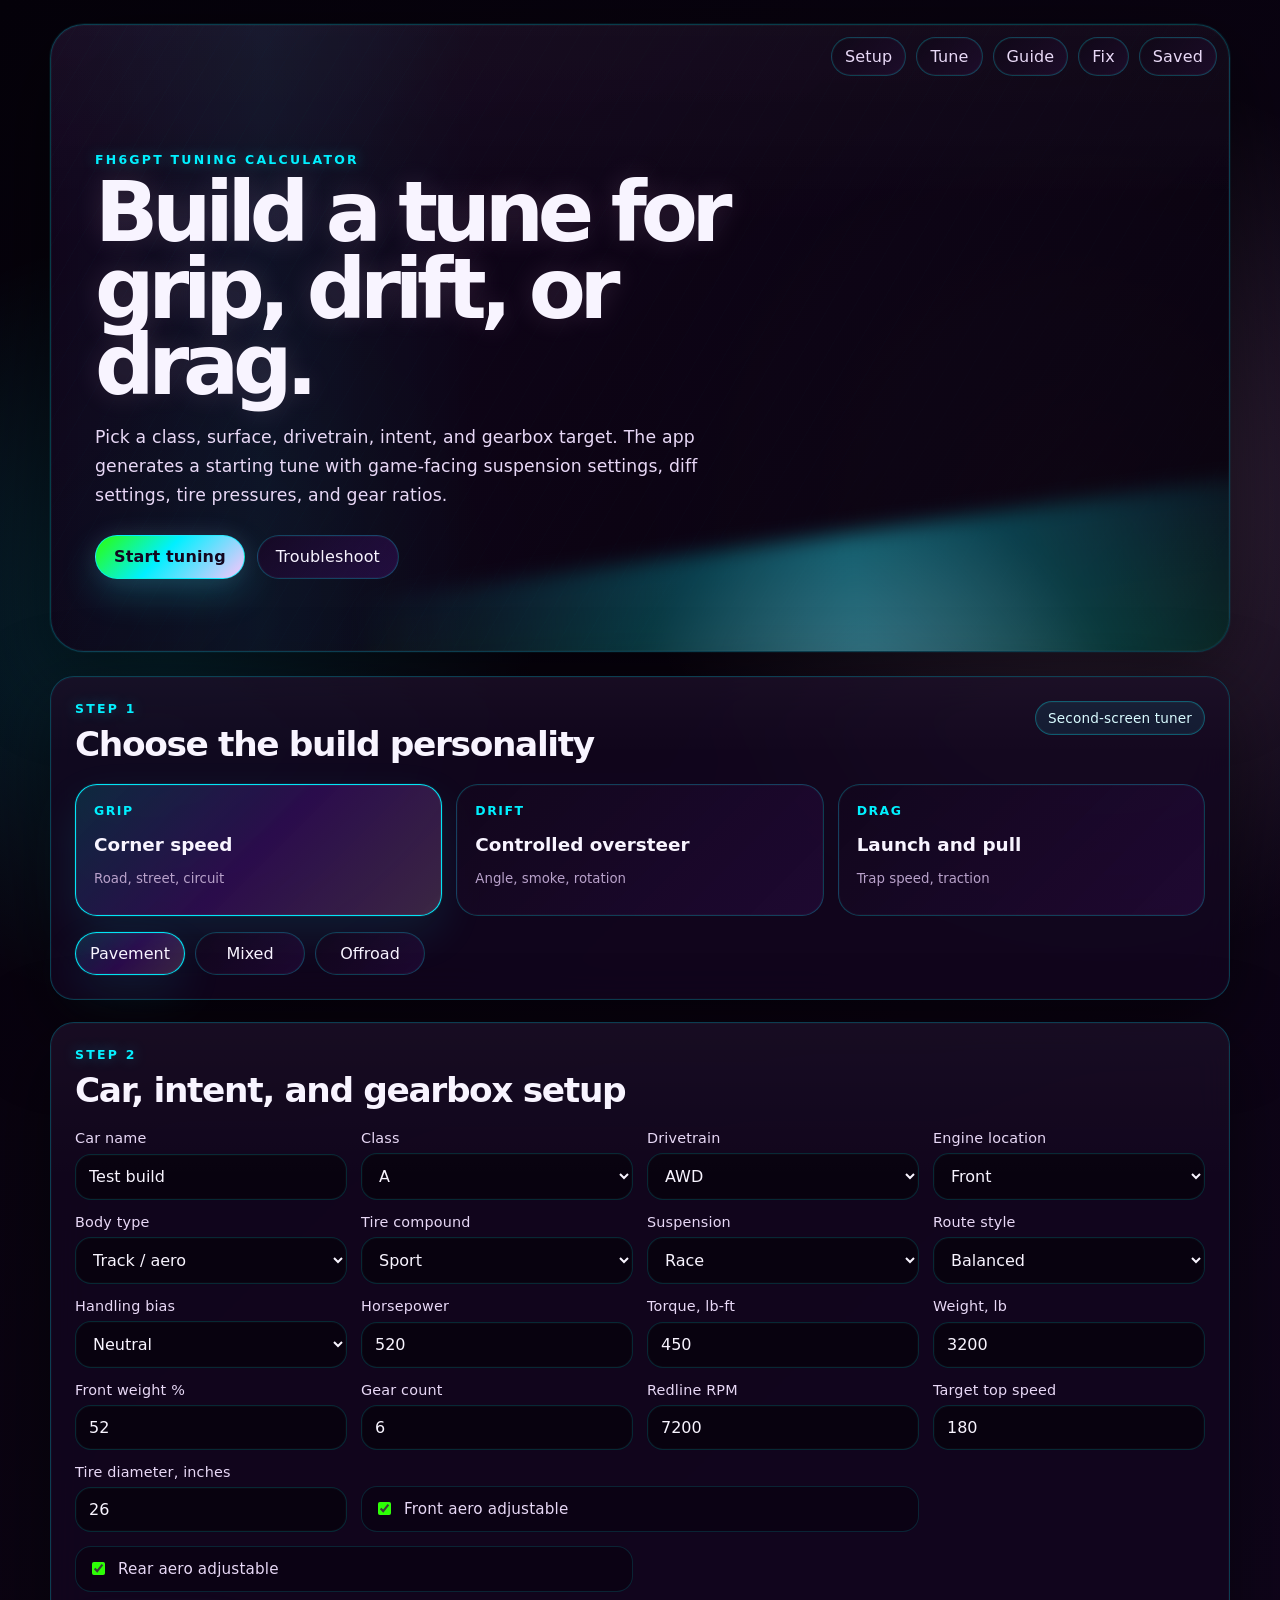
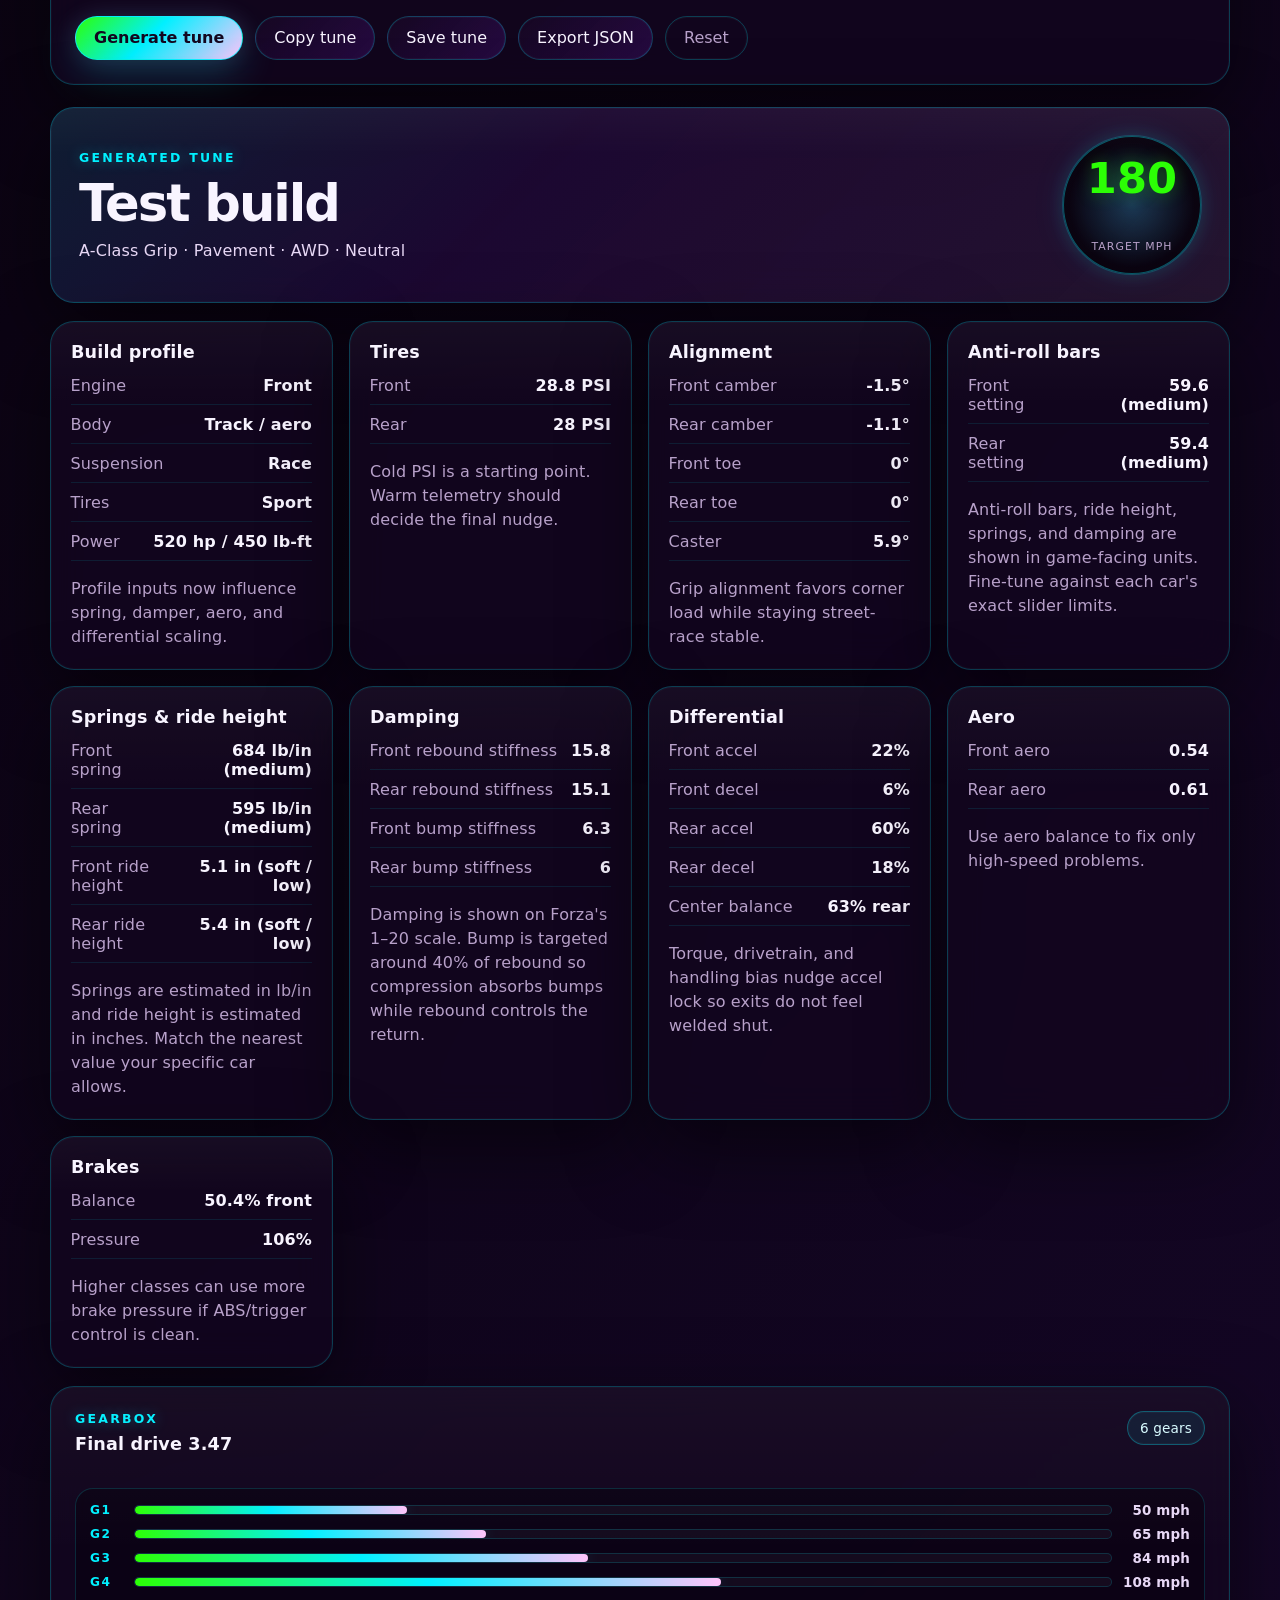
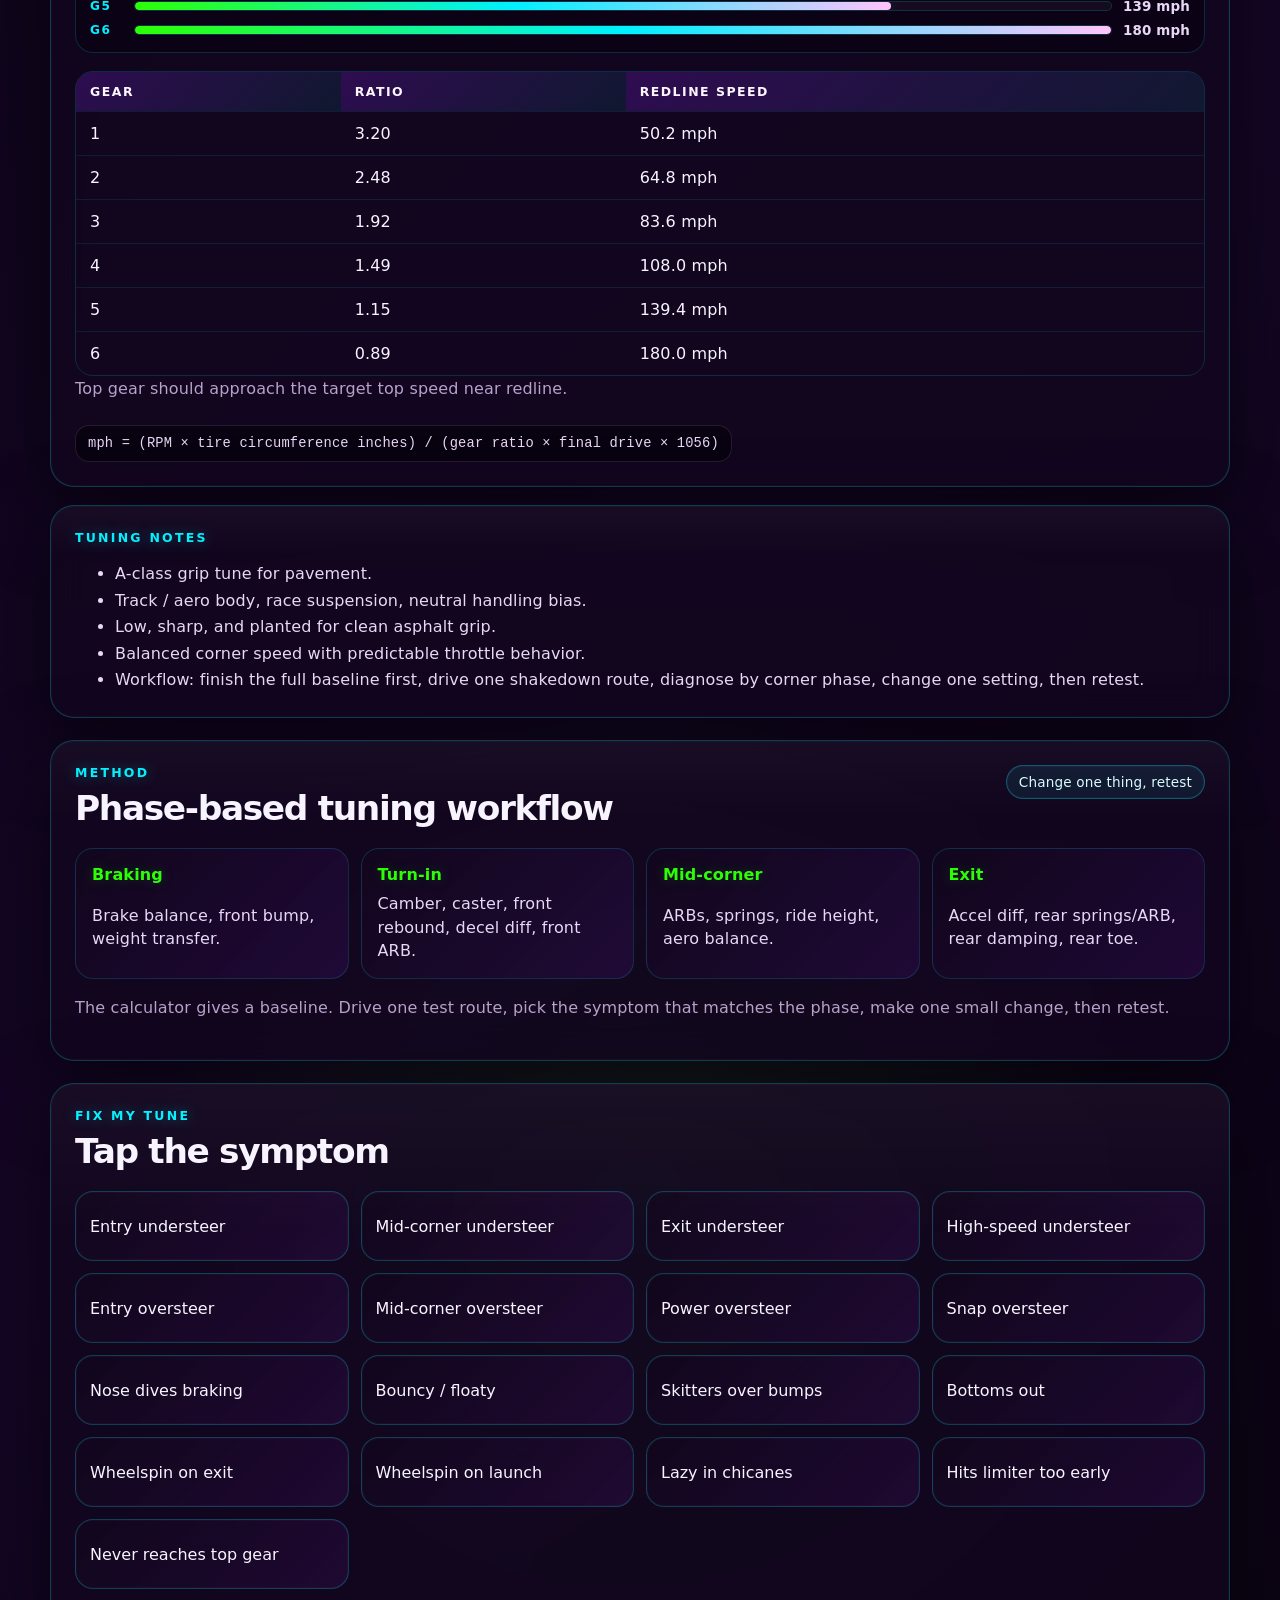
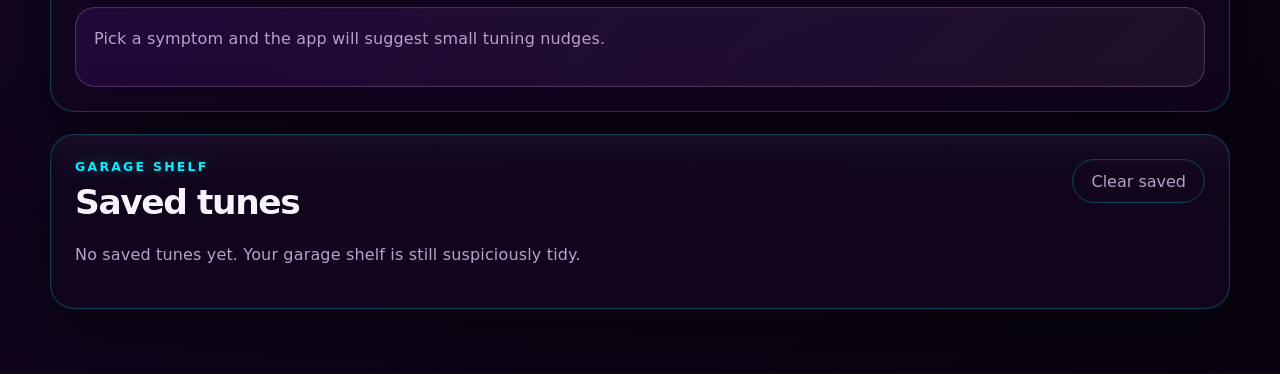
==== commit 11b1a88f: "changes to font and formulas" ====
--- a/forza-tune-standalone.html
+++ b/forza-tune-standalone.html
@@ -4,7 +4,7 @@
   <meta charset="utf-8" />
   <meta name="viewport" content="width=device-width, initial-scale=1" />
   <meta name="theme-color" content="#140921" />
-  <title>Forza Horizon Tune Lab - Standalone</title>
+  <title>FH6GPT Tune Lab</title>
   <style>
 :root {
   color-scheme: dark;
@@ -28,7 +28,7 @@
   --glow-cyan: 0 0 0 1px rgba(0, 240, 255, 0.18), 0 0 18px rgba(0, 240, 255, 0.14), 0 0 36px rgba(0, 240, 255, 0.08);
   --glow-pink: 0 0 0 1px rgba(255, 196, 251, 0.18), 0 0 20px rgba(255, 196, 251, 0.16), 0 0 42px rgba(255, 196, 251, 0.08);
   --radius: 24px;
-  font-family: Inter, ui-sans-serif, system-ui, -apple-system, BlinkMacSystemFont, "Segoe UI", sans-serif;
+  font-family: "OpenDyslexic", "OpenDyslexicAlta", "Atkinson Hyperlegible", ui-sans-serif, system-ui, -apple-system, BlinkMacSystemFont, "Segoe UI", sans-serif;
 }
 
 * { box-sizing: border-box; }
@@ -42,6 +42,9 @@
 
 body {
   margin: 0;
+  font-kerning: normal;
+  text-rendering: optimizeLegibility;
+  letter-spacing: 0.01em;
   min-height: 100vh;
   background:
     radial-gradient(circle at 12% 12%, rgba(0, 240, 255, 0.16), transparent 24rem),
@@ -668,6 +671,94 @@
   .saved-item { align-items: flex-start; flex-direction: column; }
 }
 
+.guide-grid {
+  display: grid;
+  grid-template-columns: repeat(4, minmax(0, 1fr));
+  gap: 12px;
+  margin-bottom: 16px;
+}
+
+.guide-grid article {
+  display: grid;
+  gap: 8px;
+  min-height: 108px;
+  padding: 16px;
+  border: 1px solid rgba(0, 240, 255, 0.16);
+  border-radius: 18px;
+  background: linear-gradient(135deg, rgba(18, 7, 29, 0.78), rgba(81, 21, 140, 0.22));
+}
+
+.guide-grid strong {
+  color: var(--accent);
+  text-shadow: 0 0 14px rgba(44, 255, 5, 0.22);
+}
+
+.guide-grid span {
+  color: var(--soft);
+  line-height: 1.45;
+}
+
+.gear-graph {
+  display: grid;
+  gap: 9px;
+  margin: 2px 0 18px;
+  padding: 14px;
+  border: 1px solid rgba(0, 240, 255, 0.16);
+  border-radius: 18px;
+  background: rgba(6, 2, 10, 0.42);
+}
+
+.gear-bar-row {
+  display: grid;
+  grid-template-columns: 34px minmax(120px, 1fr) 68px;
+  align-items: center;
+  gap: 10px;
+}
+
+.gear-bar-row span {
+  color: var(--cyan);
+  font-weight: 900;
+  font-size: 0.76rem;
+  letter-spacing: 0.12em;
+}
+
+.gear-bar-row b {
+  color: var(--soft);
+  font-size: 0.84rem;
+  text-align: right;
+}
+
+.gear-bar-track {
+  height: 10px;
+  overflow: hidden;
+  border: 1px solid rgba(0, 240, 255, 0.16);
+  border-radius: 999px;
+  background: rgba(255, 255, 255, 0.04);
+}
+
+.gear-bar-track i {
+  display: block;
+  height: 100%;
+  border-radius: inherit;
+  background: linear-gradient(90deg, #2CFF05, #00F0FF, #FFC4FB);
+  box-shadow: 0 0 16px rgba(0, 240, 255, 0.18);
+}
+
+@media (max-width: 980px) {
+  .guide-grid {
+    grid-template-columns: repeat(2, minmax(0, 1fr));
+  }
+}
+
+@media (max-width: 680px) {
+  .guide-grid {
+    grid-template-columns: 1fr;
+  }
+  .gear-bar-row {
+    grid-template-columns: 30px minmax(90px, 1fr) 58px;
+  }
+}
+
   </style>
 </head>
 <body>
@@ -676,13 +767,14 @@
       <nav class="topbar" aria-label="Main navigation">
         <a href="#setup">Setup</a>
         <a href="#results">Tune</a>
+        <a href="#guide">Guide</a>
         <a href="#fix">Fix</a>
         <a href="#saved">Saved</a>
       </nav>
       <div class="hero-content">
-        <p class="eyebrow">Forza Horizon tuning calculator</p>
+        <p class="eyebrow">FH6GPT tuning calculator</p>
         <h1>Build a tune for grip, drift, or drag.</h1>
-        <p class="hero-copy">Pick a class, surface, drivetrain, and gearbox target. The app generates a starting tune with game-facing suspension settings, diff settings, tire pressures, and gear ratios.</p>
+        <p class="hero-copy">Pick a class, surface, drivetrain, intent, and gearbox target. The app generates a starting tune with game-facing suspension settings, diff settings, tire pressures, and gear ratios.</p>
         <div class="hero-actions">
           <a class="button primary" href="#setup">Start tuning</a>
           <a class="button ghost" href="#fix">Troubleshoot</a>
@@ -697,7 +789,7 @@
             <p class="eyebrow">Step 1</p>
             <h2>Choose the build personality</h2>
           </div>
-          <span class="pill">Xbox sidekick ready</span>
+          <span class="pill">Second-screen tuner</span>
         </div>
 
         <div class="mode-grid" aria-label="Tune type">
@@ -729,7 +821,7 @@
         <div class="section-title-row">
           <div>
             <p class="eyebrow">Step 2</p>
-            <h2 id="carSetupTitle">Car and gearbox setup</h2>
+            <h2 id="carSetupTitle">Car, intent, and gearbox setup</h2>
           </div>
         </div>
 
@@ -762,15 +854,50 @@
           </label>
 
           <label>
+            <span>Engine location</span>
+            <select id="engineLocation">
+              <option value="front" selected>Front</option>
+              <option value="mid">Mid</option>
+              <option value="rear">Rear</option>
+            </select>
+          </label>
+
+          <label>
+            <span>Body type</span>
+            <select id="bodyType">
+              <option value="everyday">Everyday</option>
+              <option value="track" selected>Track / aero</option>
+              <option value="super">Supercar / GT</option>
+              <option value="hyper">Hypercar</option>
+              <option value="truck">Truck / SUV</option>
+            </select>
+          </label>
+
+          <label>
             <span>Tire compound</span>
             <select id="tireCompound">
               <option value="stock">Stock</option>
               <option value="street">Street</option>
               <option value="sport" selected>Sport</option>
               <option value="race">Race</option>
+              <option value="semislick">Semi-slick</option>
+              <option value="slick">Slick</option>
               <option value="drag">Drag</option>
+              <option value="drift">Drift</option>
               <option value="rally">Rally</option>
               <option value="offroad">Offroad</option>
+              <option value="snow">Snow</option>
+            </select>
+          </label>
+
+          <label>
+            <span>Suspension</span>
+            <select id="suspensionType">
+              <option value="street">Street / stock</option>
+              <option value="sport">Sport</option>
+              <option value="race" selected>Race</option>
+              <option value="rally">Rally</option>
+              <option value="drift">Drift</option>
             </select>
           </label>
 
@@ -784,12 +911,26 @@
           </label>
 
           <label>
+            <span>Handling bias</span>
+            <select id="handlingBias">
+              <option value="stable">Stable / safe</option>
+              <option value="neutral" selected>Neutral</option>
+              <option value="rotation">More rotation</option>
+            </select>
+          </label>
+
+          <label>
             <span>Horsepower</span>
             <input id="horsepower" type="number" value="520" min="60" max="2000" />
           </label>
 
           <label>
-            <span>Weight</span>
+            <span>Torque, lb-ft</span>
+            <input id="torque" type="number" value="450" min="40" max="1800" />
+          </label>
+
+          <label>
+            <span>Weight, lb</span>
             <input id="weight" type="number" value="3200" min="1200" max="6500" />
           </label>
 
@@ -819,13 +960,19 @@
           </label>
 
           <label class="checkbox-label">
-            <input id="adjustableAero" type="checkbox" checked />
-            <span>Adjustable aero installed</span>
+            <input id="frontAero" type="checkbox" checked />
+            <span>Front aero adjustable</span>
+          </label>
+
+          <label class="checkbox-label">
+            <input id="rearAero" type="checkbox" checked />
+            <span>Rear aero adjustable</span>
           </label>
         </form>
 
         <div class="action-row">
           <button type="button" class="button primary" id="generateBtn">Generate tune</button>
+          <button type="button" class="button ghost" id="copyBtn">Copy tune</button>
           <button type="button" class="button ghost" id="saveBtn">Save tune</button>
           <button type="button" class="button ghost" id="exportBtn">Export JSON</button>
           <button type="button" class="button quiet" id="resetBtn">Reset</button>
@@ -834,6 +981,23 @@
 
       <section id="results" class="results-anchor" aria-live="polite">
         <div id="tuneOutput"></div>
+      </section>
+
+      <section class="panel" id="guide">
+        <div class="section-title-row">
+          <div>
+            <p class="eyebrow">Method</p>
+            <h2>Phase-based tuning workflow</h2>
+          </div>
+          <span class="pill">Change one thing, retest</span>
+        </div>
+        <div class="guide-grid">
+          <article><strong>Braking</strong><span>Brake balance, front bump, weight transfer.</span></article>
+          <article><strong>Turn-in</strong><span>Camber, caster, front rebound, decel diff, front ARB.</span></article>
+          <article><strong>Mid-corner</strong><span>ARBs, springs, ride height, aero balance.</span></article>
+          <article><strong>Exit</strong><span>Accel diff, rear springs/ARB, rear damping, rear toe.</span></article>
+        </div>
+        <p class="muted">The calculator gives a baseline. Drive one test route, pick the symptom that matches the phase, make one small change, then retest.</p>
       </section>
 
       <section class="panel" id="fix">
@@ -844,12 +1008,21 @@
           </div>
         </div>
         <div class="fix-grid">
-          <button type="button" class="fix-button" data-fix="understeerEntry">Understeers on entry</button>
-          <button type="button" class="fix-button" data-fix="understeerThrottle">Understeers on throttle</button>
-          <button type="button" class="fix-button" data-fix="oversteerEntry">Oversteers on entry</button>
+          <button type="button" class="fix-button" data-fix="understeerEntry">Entry understeer</button>
+          <button type="button" class="fix-button" data-fix="understeerMid">Mid-corner understeer</button>
+          <button type="button" class="fix-button" data-fix="understeerThrottle">Exit understeer</button>
+          <button type="button" class="fix-button" data-fix="understeerHighSpeed">High-speed understeer</button>
+          <button type="button" class="fix-button" data-fix="oversteerEntry">Entry oversteer</button>
+          <button type="button" class="fix-button" data-fix="oversteerMid">Mid-corner oversteer</button>
           <button type="button" class="fix-button" data-fix="powerOversteer">Power oversteer</button>
+          <button type="button" class="fix-button" data-fix="snapOversteer">Snap oversteer</button>
+          <button type="button" class="fix-button" data-fix="noseDive">Nose dives braking</button>
+          <button type="button" class="fix-button" data-fix="bouncyFloaty">Bouncy / floaty</button>
+          <button type="button" class="fix-button" data-fix="skittersBumps">Skitters over bumps</button>
+          <button type="button" class="fix-button" data-fix="bottomsOut">Bottoms out</button>
+          <button type="button" class="fix-button" data-fix="wheelspinExit">Wheelspin on exit</button>
           <button type="button" class="fix-button" data-fix="wheelspinLaunch">Wheelspin on launch</button>
-          <button type="button" class="fix-button" data-fix="bouncingOffroad">Bouncing offroad</button>
+          <button type="button" class="fix-button" data-fix="lazyChicanes">Lazy in chicanes</button>
           <button type="button" class="fix-button" data-fix="limiterEarly">Hits limiter too early</button>
           <button type="button" class="fix-button" data-fix="neverTopGear">Never reaches top gear</button>
         </div>
@@ -873,8 +1046,8 @@
 
   <div id="toast" class="toast" role="status" aria-live="polite"></div>
 
-<script>
-/* Forza Tune App - shared presets and utility helpers */
+  <script>
+/* FH6GPT Tune Lab - shared presets and utility helpers */
 (function () {
   const FT = (window.ForzaTune = window.ForzaTune || {});
 
@@ -944,6 +1117,52 @@
     },
   };
 
+  FT.HANDLING_BIAS = {
+    stable: {
+      label: 'Stable / safe',
+      frontGripShift: 0.04,
+      rearGripShift: 0.1,
+      rotation: -0.08,
+      note: 'Biases the baseline toward rear stability and calmer throttle exits.',
+    },
+    neutral: {
+      label: 'Neutral',
+      frontGripShift: 0,
+      rearGripShift: 0,
+      rotation: 0,
+      note: 'Keeps front and rear balance centered.',
+    },
+    rotation: {
+      label: 'More rotation',
+      frontGripShift: 0.08,
+      rearGripShift: -0.06,
+      rotation: 0.1,
+      note: 'Biases the baseline toward sharper turn-in and more rotation.',
+    },
+  };
+
+  FT.ENGINE_LOCATION_DEFAULTS = {
+    front: { label: 'Front', frontWeight: 55, springBias: 0.05 },
+    mid: { label: 'Mid', frontWeight: 48, springBias: 0 },
+    rear: { label: 'Rear', frontWeight: 43, springBias: -0.06 },
+  };
+
+  FT.BODY_TYPE_PRESETS = {
+    everyday: { label: 'Everyday', stiffness: -0.03, height: 0.1, aero: 0 },
+    track: { label: 'Track / aero', stiffness: 0.03, height: -0.05, aero: 0.06 },
+    super: { label: 'Supercar / GT', stiffness: 0.07, height: -0.18, aero: 0.08 },
+    hyper: { label: 'Hypercar', stiffness: 0.11, height: -0.28, aero: 0.12 },
+    truck: { label: 'Truck / SUV', stiffness: -0.1, height: 0.55, aero: -0.05 },
+  };
+
+  FT.SUSPENSION_TYPES = {
+    street: { label: 'Street / stock', stiffness: -0.12, damping: -0.08, height: 0.18 },
+    sport: { label: 'Sport', stiffness: -0.04, damping: -0.03, height: 0.06 },
+    race: { label: 'Race', stiffness: 0.06, damping: 0.05, height: -0.08 },
+    rally: { label: 'Rally', stiffness: -0.13, damping: -0.13, height: 0.48 },
+    drift: { label: 'Drift', stiffness: 0.02, damping: -0.04, height: 0.08 },
+  };
+
   FT.DEFAULT_TOP_SPEEDS = {
     D: { grip: { pavement: 110, mixed: 100, offroad: 90 }, drag: 125, drift: 90 },
     C: { grip: { pavement: 130, mixed: 115, offroad: 100 }, drag: 145, drift: 105 },
@@ -965,9 +1184,13 @@
     street: { grip: 0.95, pressure: 0.4, label: 'Street' },
     sport: { grip: 1, pressure: 0, label: 'Sport' },
     race: { grip: 1.06, pressure: -0.3, label: 'Race' },
+    semislick: { grip: 1.08, pressure: -0.5, label: 'Semi-slick' },
+    slick: { grip: 1.1, pressure: -0.7, label: 'Slick' },
     drag: { grip: 1.04, pressure: -1.2, label: 'Drag' },
+    drift: { grip: 0.97, pressure: 1.0, label: 'Drift' },
     rally: { grip: 0.98, pressure: -2.3, label: 'Rally' },
     offroad: { grip: 0.96, pressure: -3.2, label: 'Offroad' },
+    snow: { grip: 0.92, pressure: -3.8, label: 'Snow' },
   };
 
   FT.DRIVETRAIN_PRESETS = {
@@ -1011,8 +1234,8 @@
   };
 })();
 
-</script>
-<script>
+  </script>
+  <script>
 /* Forza Tune App - gearbox calculations */
 (function () {
   const FT = (window.ForzaTune = window.ForzaTune || {});
@@ -1050,19 +1273,21 @@
     return FT.clamp(percent, 0.16, 0.42);
   }
 
-  function chooseFinalDrive(classFactor, raceType, surface, gearCount, targetTopOverall) {
+  function chooseFinalDrive(classFactor, raceType, surface, gearCount, targetTopOverall, routeStyle = 'balanced') {
     const surfaceSoftness = (FT.SURFACE_PRESETS[surface] || FT.SURFACE_PRESETS.pavement).softness;
     let finalDrive = 3.25 + classFactor * 0.35 + surfaceSoftness * 0.18;
 
     if (raceType === 'drag') finalDrive -= 0.1;
     if (raceType === 'drift') finalDrive += 0.15;
+    if (routeStyle === 'technical') finalDrive += 0.18;
+    if (routeStyle === 'highspeed') finalDrive -= 0.16;
     if (gearCount >= 8) finalDrive += 0.12;
 
     // Keep top gear in a useful-looking Forza range.
     if (targetTopOverall / finalDrive < 0.55) finalDrive = targetTopOverall / 0.55;
     if (targetTopOverall / finalDrive > 1.1) finalDrive = targetTopOverall / 1.1;
 
-    return FT.round(FT.clamp(finalDrive, 2.2, 4.8), 2);
+    return FT.round(FT.clamp(finalDrive, 2.2, 6.1), 2);
   }
 
   function calculateGearbox(options) {
@@ -1070,6 +1295,7 @@
     const raceType = options.raceType || 'grip';
     const surface = options.surface || 'pavement';
     const drivetrain = options.drivetrain || 'AWD';
+    const routeStyle = options.routeStyle || 'balanced';
     const gearCount = FT.clamp(parseInt(options.gearCount, 10) || 6, 4, 10);
     const redlineRpm = FT.clamp(parseFloat(options.redlineRpm) || 7000, 4000, 12000);
     const horsepower = FT.clamp(parseFloat(options.horsepower) || 450, 60, 2000);
@@ -1086,7 +1312,7 @@
     const overallTopRatio = overallRatioForSpeed(redlineRpm, tireCircumferenceInches, idealTopSpeedMph);
     const overallFirstRatio = overallRatioForSpeed(redlineRpm, tireCircumferenceInches, firstGearSpeed);
     const spacingRatio = Math.pow(overallFirstRatio / overallTopRatio, 1 / (gearCount - 1));
-    const finalDrive = chooseFinalDrive(classFactor, raceType, surface, gearCount, overallTopRatio);
+    const finalDrive = chooseFinalDrive(classFactor, raceType, surface, gearCount, overallTopRatio, routeStyle);
 
     const gears = [];
     const redlineSpeeds = [];
@@ -1100,7 +1326,7 @@
 
     let shiftNote = 'Top gear should approach the target top speed near redline.';
     if (raceType === 'drag') {
-      shiftNote = 'If launch wheelspin is heavy, lengthen 1st before touching power or tire pressure.';
+      shiftNote = 'If launch wheelspin is heavy, lengthen 1st before touching power or tire pressure. Final drive is kept inside a 2.20–6.10 game-style range.';
     }
     if (raceType === 'drift') {
       const mainGear = gearCount <= 6 ? 3 : 4;
@@ -1135,9 +1361,9 @@
   };
 })();
 
-</script>
-<script>
-/* Forza Tune App - tuning calculations */
+  </script>
+  <script>
+/* FH6GPT Tune Lab - tuning calculations */
 (function () {
   const FT = (window.ForzaTune = window.ForzaTune || {});
 
@@ -1150,7 +1376,7 @@
   }
 
   function buildTires(ctx) {
-    const { raceType, surfacePreset, compoundPreset, drivetrain, weightDistribution, classFactor, horsepower } = ctx;
+    const { raceType, surfacePreset, compoundPreset, drivetrain, weightDistribution, classFactor, horsepower, handlingPreset } = ctx;
     let front = 28.5;
     let rear = 28.0;
 
@@ -1186,6 +1412,10 @@
       }
     }
 
+    // Bias nudges contact patch toward the end you want to protect or sharpen.
+    front -= handlingPreset.frontGripShift * 3.0;
+    rear -= handlingPreset.rearGripShift * 2.2;
+
     // More nose weight usually wants a little less front pressure for contact patch.
     front -= FT.clamp((weightDistribution - 52) / 25, -0.6, 0.9);
     rear += FT.clamp((weightDistribution - 52) / 30, -0.6, 0.6);
@@ -1194,13 +1424,13 @@
       frontPsi: FT.round(FT.clamp(front, 16, 40), 1),
       rearPsi: FT.round(FT.clamp(rear, 16, 40), 1),
       note: raceType === 'drag'
-        ? 'Drag setup uses high front pressure and low drive-tire pressure for launch bite.'
-        : 'Check telemetry after a run; warm tire pressure is the real judge.'
+        ? 'Drag setup uses high non-drive pressure and low drive-tire pressure for launch bite.'
+        : 'Cold PSI is a starting point. Warm telemetry should decide the final nudge.'
     };
   }
 
   function buildAlignment(ctx) {
-    const { raceType, surfacePreset, classFactor } = ctx;
+    const { raceType, surfacePreset, classFactor, handlingPreset } = ctx;
     let frontCamber;
     let rearCamber;
     let frontToe = 0;
@@ -1210,6 +1440,10 @@
     if (raceType === 'grip') {
       frontCamber = -FT.lerp(1.1, 2.35, classFactor) + surfacePreset.softness * 0.75;
       rearCamber = -FT.lerp(0.75, 1.65, classFactor) + surfacePreset.softness * 0.55;
+      frontCamber -= handlingPreset.frontGripShift * 1.2;
+      rearCamber -= Math.max(0, handlingPreset.rearGripShift) * 0.8;
+      if (handlingPreset.rotation > 0) frontToe = 0.05;
+      if (handlingPreset.rotation < 0) rearToe = 0.05;
     } else if (raceType === 'drift') {
       frontCamber = -FT.lerp(3.0, 4.5, classFactor) + surfacePreset.softness * 1.4;
       rearCamber = -FT.lerp(0.45, 1.2, classFactor) + surfacePreset.softness * 0.55;
@@ -1237,10 +1471,10 @@
   }
 
   function buildSuspension(ctx) {
-    const { raceType, surfacePreset, classFactor, weightDistribution, drivetrain, weight } = ctx;
+    const { raceType, surfacePreset, classFactor, weightDistribution, drivetrain, weight, bodyPreset, suspensionPreset, handlingPreset } = ctx;
     const frontWeightBias = FT.clamp((weightDistribution - 50) / 25, -0.3, 0.5);
-    let springBase = FT.lerp(0.33, 0.72, classFactor) - surfacePreset.softness * 0.25;
-    let arbBase = FT.lerp(0.38, 0.72, classFactor) - surfacePreset.softness * 0.18;
+    let springBase = FT.lerp(0.33, 0.72, classFactor) - surfacePreset.softness * 0.25 + bodyPreset.stiffness + suspensionPreset.stiffness;
+    let arbBase = FT.lerp(0.38, 0.72, classFactor) - surfacePreset.softness * 0.18 + bodyPreset.stiffness * 0.75 + suspensionPreset.stiffness * 0.8;
 
     if (raceType === 'drag') {
       springBase -= 0.16;
@@ -1255,6 +1489,17 @@
     let rearSpring = springBase - frontWeightBias * 0.2;
     let frontArb = arbBase + frontWeightBias * 0.25;
     let rearArb = arbBase - frontWeightBias * 0.15;
+
+    // Handling bias changes balance without hiding it from the user.
+    if (handlingPreset.rotation > 0) {
+      frontArb -= 0.04;
+      rearArb += 0.08;
+      rearSpring += 0.04;
+    } else if (handlingPreset.rotation < 0) {
+      frontArb += 0.02;
+      rearArb -= 0.08;
+      rearSpring -= 0.04;
+    }
 
     if (raceType === 'grip') {
       if (drivetrain === 'FWD') rearArb += 0.1;
@@ -1303,18 +1548,29 @@
       }
     }
 
-    const reboundBase = FT.clamp(springBase + 0.16, 0.18, 0.9);
-    const bumpBase = FT.clamp(reboundBase * 0.62, 0.12, 0.65);
+    const reboundBase = FT.clamp(springBase + 0.16 + suspensionPreset.damping, 0.18, 0.9);
     const frontReboundRatio = FT.clamp(reboundBase + frontWeightBias * 0.2, 0.15, 0.95);
-    const rearReboundRatio = FT.clamp(reboundBase - frontWeightBias * 0.1, 0.15, 0.95);
-    const frontBumpRatio = FT.clamp(bumpBase + frontWeightBias * 0.08, 0.1, 0.7);
-    const rearBumpRatio = FT.clamp(bumpBase - frontWeightBias * 0.04, 0.1, 0.7);
+    const rearReboundRatio = FT.clamp(reboundBase - frontWeightBias * 0.1 + (rearSpringRatio - frontSpringRatio) * 0.22, 0.15, 0.95);
 
     function dampingSetting(ratio) {
       return FT.round(FT.clamp(1 + ratio * 19, 1, 20), 1);
     }
 
-    const lowRideHeightIn = FT.lerp(5.4, 3.7, classFactor) + surfacePreset.softness * 0.6;
+    const bumpFraction = raceType === 'drag'
+      ? 0.5
+      : surfacePreset.softness > 0.7 || ctx.suspensionType === 'rally'
+        ? 0.32
+        : 0.4;
+
+    const frontReboundSetting = dampingSetting(frontReboundRatio);
+    const rearReboundSetting = dampingSetting(rearReboundRatio);
+    const frontBumpSetting = FT.round(FT.clamp(frontReboundSetting * bumpFraction, 1, 20), 1);
+    const rearBumpSetting = FT.round(FT.clamp(rearReboundSetting * bumpFraction, 1, 20), 1);
+
+    const frontBumpRatio = (frontBumpSetting - 1) / 19;
+    const rearBumpRatio = (rearBumpSetting - 1) / 19;
+
+    const lowRideHeightIn = FT.lerp(5.4, 3.7, classFactor) + surfacePreset.softness * 0.6 + bodyPreset.height + suspensionPreset.height;
     const rideHeightRangeIn = FT.lerp(2.1, 4.4, surfacePreset.softness);
     let baseRideHeightIn = lowRideHeightIn + surfacePreset.rideHeight * rideHeightRangeIn;
 
@@ -1327,6 +1583,14 @@
     if (raceType === 'grip') {
       frontRideHeightIn -= surfacePreset.softness < 0.4 ? 0.1 : 0;
       rearRideHeightIn += surfacePreset.softness < 0.4 ? 0.1 : 0;
+    }
+
+    if (handlingPreset.rotation > 0 && raceType === 'grip') {
+      frontRideHeightIn -= 0.05;
+      rearRideHeightIn += 0.08;
+    }
+    if (handlingPreset.rotation < 0 && raceType === 'grip') {
+      rearRideHeightIn -= 0.08;
     }
 
     if (raceType === 'drift') {
@@ -1369,15 +1633,16 @@
         rideHeightLabel: ratioLabel(surfacePreset.rideHeight),
       },
       damping: {
-        frontReboundSetting: dampingSetting(frontReboundRatio),
-        rearReboundSetting: dampingSetting(rearReboundRatio),
-        frontBumpSetting: dampingSetting(frontBumpRatio),
-        rearBumpSetting: dampingSetting(rearBumpRatio),
+        frontReboundSetting,
+        rearReboundSetting,
+        frontBumpSetting,
+        rearBumpSetting,
         frontReboundRatio: FT.round(frontReboundRatio, 2),
         rearReboundRatio: FT.round(rearReboundRatio, 2),
         frontBumpRatio: FT.round(frontBumpRatio, 2),
         rearBumpRatio: FT.round(rearBumpRatio, 2),
-        note: "Damping is shown on Forza's 1–20 scale. Keep bump lower than rebound so the car absorbs curbs and dirt cuts instead of pogo-sticking."
+        bumpToReboundPercent: Math.round(bumpFraction * 100),
+        note: `Damping is shown on Forza's 1–20 scale. Bump is targeted around ${Math.round(bumpFraction * 100)}% of rebound so compression absorbs bumps while rebound controls the return.`
       },
       note: raceType === 'drag'
         ? 'Drag suspension softens the launch end and stiffens the drive end to help weight transfer. Anti-roll bars, ride height, springs, and damping are shown in game-facing units.'
@@ -1386,8 +1651,9 @@
   }
 
   function buildDiff(ctx) {
-    const { raceType, surfacePreset, drivetrain, classFactor, horsepower } = ctx;
+    const { raceType, surfacePreset, drivetrain, classFactor, horsepower, torque, handlingPreset } = ctx;
     const powerAdd = FT.clamp((horsepower - 400) / 1200, 0, 0.18);
+    const torqueAdd = FT.clamp((torque - 350) / 1000, -0.05, 0.2);
     let frontAccel = 0;
     let frontDecel = 0;
     let rearAccel = 0;
@@ -1396,35 +1662,35 @@
 
     if (drivetrain === 'FWD') {
       if (raceType === 'drag') {
-        frontAccel = 88;
+        frontAccel = 88 + torqueAdd * 18;
         frontDecel = 8;
       } else if (raceType === 'drift') {
         frontAccel = 75;
         frontDecel = 25;
       } else {
-        frontAccel = 45 + classFactor * 18 - surfacePreset.softness * 10;
+        frontAccel = 45 + classFactor * 18 - surfacePreset.softness * 10 - handlingPreset.rotation * 18;
         frontDecel = 8 + classFactor * 10;
       }
     }
 
     if (drivetrain === 'RWD') {
       if (raceType === 'drag') {
-        rearAccel = 96;
+        rearAccel = 96 + torqueAdd * 10;
         rearDecel = 8;
       } else if (raceType === 'drift') {
         rearAccel = 96;
         rearDecel = 78;
       } else {
-        rearAccel = 50 + classFactor * 22 + powerAdd * 30 - surfacePreset.softness * 8;
-        rearDecel = 12 + classFactor * 13 - surfacePreset.softness * 5;
+        rearAccel = 50 + classFactor * 22 + powerAdd * 30 - surfacePreset.softness * 8 - torqueAdd * 14 + handlingPreset.rotation * 10;
+        rearDecel = 12 + classFactor * 13 - surfacePreset.softness * 5 - handlingPreset.rotation * 10;
       }
     }
 
     if (drivetrain === 'AWD') {
       if (raceType === 'drag') {
-        frontAccel = 35;
+        frontAccel = 35 + torqueAdd * 8;
         frontDecel = 5;
-        rearAccel = 92;
+        rearAccel = 92 + torqueAdd * 10;
         rearDecel = 8;
         centerBalanceRear = 62 + classFactor * 8;
       } else if (raceType === 'drift') {
@@ -1434,11 +1700,11 @@
         rearDecel = 75;
         centerBalanceRear = 82 + classFactor * 8;
       } else {
-        frontAccel = 18 + classFactor * 8;
+        frontAccel = 18 + classFactor * 8 - handlingPreset.rotation * 10;
         frontDecel = 4 + classFactor * 3;
-        rearAccel = 55 + classFactor * 16 - surfacePreset.softness * 7;
-        rearDecel = 14 + classFactor * 10 - surfacePreset.softness * 4;
-        centerBalanceRear = 60 + classFactor * 8 - surfacePreset.softness * 4;
+        rearAccel = 55 + classFactor * 16 - surfacePreset.softness * 7 - torqueAdd * 8 + handlingPreset.rotation * 8;
+        rearDecel = 14 + classFactor * 10 - surfacePreset.softness * 4 - handlingPreset.rotation * 8;
+        centerBalanceRear = 60 + classFactor * 8 - surfacePreset.softness * 4 + handlingPreset.rotation * 18;
       }
     }
 
@@ -1452,30 +1718,32 @@
         ? 'A locked rear diff makes the slide predictable. AWD drift gets a rear-biased center split.'
         : raceType === 'drag'
           ? 'High accel lock helps both drive tires bite under launch and shift shock.'
-          : 'Moderate accel lock gives drive without making corner exit feel welded shut.'
+          : 'Torque, drivetrain, and handling bias nudge accel lock so exits do not feel welded shut.'
     };
   }
 
   function buildAeroAndBrakes(ctx) {
-    const { raceType, surfacePreset, classFactor, weightDistribution, adjustableAero } = ctx;
-    let frontAero = null;
-    let rearAero = null;
-
-    if (adjustableAero) {
-      if (raceType === 'drag') {
-        frontAero = 0.05;
-        rearAero = 0.08;
-      } else if (raceType === 'drift') {
-        frontAero = 0.18 + classFactor * 0.1;
-        rearAero = 0.12 + classFactor * 0.08;
-      } else {
-        frontAero = 0.38 + classFactor * 0.23 - surfacePreset.softness * 0.08;
-        rearAero = 0.44 + classFactor * 0.25 - surfacePreset.softness * 0.08;
-      }
+    const { raceType, surfacePreset, classFactor, weightDistribution, frontAero, rearAero, bodyPreset, handlingPreset } = ctx;
+    let frontRatio = null;
+    let rearRatio = null;
+
+    if (frontAero) {
+      if (raceType === 'drag') frontRatio = 0.05;
+      else if (raceType === 'drift') frontRatio = 0.18 + classFactor * 0.1;
+      else frontRatio = 0.38 + classFactor * 0.23 - surfacePreset.softness * 0.08 + bodyPreset.aero + handlingPreset.frontGripShift * 0.9;
+    }
+
+    if (rearAero) {
+      if (raceType === 'drag') rearRatio = 0.08;
+      else if (raceType === 'drift') rearRatio = 0.12 + classFactor * 0.08;
+      else rearRatio = 0.44 + classFactor * 0.25 - surfacePreset.softness * 0.08 + bodyPreset.aero + handlingPreset.rearGripShift * 0.9;
     }
 
     let brakeBalanceFront = 50 + FT.clamp((weightDistribution - 50) * 0.22, -2.5, 3.5);
     let brakePressure = 100 + classFactor * 12;
+
+    if (handlingPreset.rotation > 0) brakeBalanceFront -= 0.8;
+    if (handlingPreset.rotation < 0) brakeBalanceFront += 0.8;
 
     if (raceType === 'drag') {
       brakeBalanceFront = 48;
@@ -1485,20 +1753,22 @@
       brakePressure -= surfacePreset.softness * 8;
     }
 
+    const noAeroNote = !frontAero && !rearAero
+      ? 'Aero marked non-adjustable, so no wing slider recommendation is shown.'
+      : !frontAero
+        ? 'Front aero is missing, so use mechanical front grip if high-speed understeer appears.'
+        : !rearAero
+          ? 'Rear aero is missing, so use mechanical rear grip if high-speed oversteer appears.'
+          : raceType === 'drag' ? 'Minimize aero for straight-line speed.' : 'Use aero balance to fix only high-speed problems.';
+
     return {
-      aero: adjustableAero
-        ? {
-            frontRatio: FT.round(FT.clamp(frontAero, 0, 1), 2),
-            rearRatio: FT.round(FT.clamp(rearAero, 0, 1), 2),
-            note: raceType === 'drag' ? 'Minimize aero for straight-line speed.' : 'Use more rear aero if high-speed exits feel nervous.'
-          }
-        : {
-            frontRatio: null,
-            rearRatio: null,
-            note: 'Aero marked non-adjustable, so no wing slider recommendation is shown.'
-          },
+      aero: {
+        frontRatio: frontRatio === null ? null : FT.round(FT.clamp(frontRatio, 0, 1), 2),
+        rearRatio: rearRatio === null ? null : FT.round(FT.clamp(rearRatio, 0, 1), 2),
+        note: noAeroNote,
+      },
       brakes: {
-        balanceFrontPercent: FT.round(FT.clamp(brakeBalanceFront, 45, 56), 1),
+        balanceFrontPercent: FT.round(FT.clamp(brakeBalanceFront, 45, 58), 1),
         pressurePercent: Math.round(FT.clamp(brakePressure, 75, 120)),
         note: surfacePreset.softness > 0.5 ? 'Lower brake pressure helps prevent dirt-lockups.' : 'Higher classes can use more brake pressure if ABS/trigger control is clean.'
       }
@@ -1508,8 +1778,10 @@
   function buildNotes(ctx, tune) {
     const notes = [];
     notes.push(`${ctx.carClass}-class ${ctx.racePreset.label.toLowerCase()} tune for ${ctx.surfacePreset.label.toLowerCase()}.`);
+    notes.push(`${ctx.bodyPreset.label} body, ${ctx.suspensionPreset.label.toLowerCase()} suspension, ${ctx.handlingPreset.label.toLowerCase()} handling bias.`);
     notes.push(ctx.surfacePreset.note);
     notes.push(ctx.racePreset.note);
+    notes.push('Workflow: finish the full baseline first, drive one shakedown route, diagnose by corner phase, change one setting, then retest.');
 
     if (ctx.raceType === 'drag' && ctx.drivetrain === 'FWD') {
       notes.push('FWD drag builds need front tire pressure treated like rear pressure on RWD/AWD cars because the front axle launches the car.');
@@ -1517,6 +1789,10 @@
 
     if (ctx.surface !== 'pavement' && ctx.raceType === 'drift') {
       notes.push('Offroad/mixed drift should avoid overly stiff suspension or the slide will chatter instead of flowing.');
+    }
+
+    if (!ctx.frontAero || !ctx.rearAero) {
+      notes.push('One aero axis is missing, so use springs, ARBs, ride height, and diff settings to compensate for high-speed balance.');
     }
 
     if (tune.gearing.redlineSpeeds[tune.gearing.redlineSpeeds.length - 1] < ctx.idealTopSpeedMph - 3) {
@@ -1536,15 +1812,21 @@
     const surfacePreset = FT.SURFACE_PRESETS[surface] || FT.SURFACE_PRESETS.pavement;
     const racePreset = FT.RACE_PRESETS[raceType] || FT.RACE_PRESETS.grip;
     const compoundPreset = FT.TIRE_COMPOUND_MODIFIERS[options.tireCompound || 'sport'] || FT.TIRE_COMPOUND_MODIFIERS.sport;
+    const handlingPreset = FT.HANDLING_BIAS[options.handlingBias || 'neutral'] || FT.HANDLING_BIAS.neutral;
+    const enginePreset = FT.ENGINE_LOCATION_DEFAULTS[options.engineLocation || 'front'] || FT.ENGINE_LOCATION_DEFAULTS.front;
+    const bodyPreset = FT.BODY_TYPE_PRESETS[options.bodyType || 'track'] || FT.BODY_TYPE_PRESETS.track;
+    const suspensionPreset = FT.SUSPENSION_TYPES[options.suspensionType || 'race'] || FT.SUSPENSION_TYPES.race;
     const horsepower = FT.clamp(parseFloat(options.horsepower) || 450, 60, 2000);
+    const torque = FT.clamp(parseFloat(options.torque) || Math.round(horsepower * 0.85), 40, 1800);
     const weight = FT.clamp(parseFloat(options.weight) || 3200, 1200, 6500);
-    const weightDistribution = FT.clamp(parseFloat(options.weightDistribution) || 52, 35, 70);
+    const weightDistribution = FT.clamp(parseFloat(options.weightDistribution) || enginePreset.frontWeight, 35, 70);
     const idealTopSpeedMph = FT.clamp(
       parseFloat(options.idealTopSpeedMph) || FT.getDefaultTopSpeed(carClass, raceType, surface, routeStyle),
       60,
       360
     );
-    const adjustableAero = !!options.adjustableAero;
+    const frontAero = options.frontAero !== undefined ? !!options.frontAero : !!options.adjustableAero;
+    const rearAero = options.rearAero !== undefined ? !!options.rearAero : !!options.adjustableAero;
 
     const ctx = {
       carClass,
@@ -1556,11 +1838,18 @@
       surfacePreset,
       racePreset,
       compoundPreset,
+      handlingPreset,
+      enginePreset,
+      bodyPreset,
+      suspensionPreset,
+      suspensionType: options.suspensionType || 'race',
       horsepower,
+      torque,
       weight,
       weightDistribution,
       idealTopSpeedMph,
-      adjustableAero,
+      frontAero,
+      rearAero,
     };
 
     const tires = buildTires(ctx);
@@ -1573,6 +1862,7 @@
       carClass,
       raceType,
       surface,
+      routeStyle,
       drivetrain,
       horsepower,
       idealTopSpeedMph,
@@ -1590,12 +1880,24 @@
         surfaceLabel: surfacePreset.label,
         routeStyle,
         drivetrain,
+        engineLocation: options.engineLocation || 'front',
+        engineLocationLabel: enginePreset.label,
+        bodyType: options.bodyType || 'track',
+        bodyTypeLabel: bodyPreset.label,
         tireCompound: options.tireCompound || 'sport',
+        tireCompoundLabel: compoundPreset.label,
+        suspensionType: options.suspensionType || 'race',
+        suspensionTypeLabel: suspensionPreset.label,
+        handlingBias: options.handlingBias || 'neutral',
+        handlingBiasLabel: handlingPreset.label,
         horsepower,
+        torque,
         weight,
         weightDistribution,
         classFactor: FT.round(classFactor, 2),
         idealTopSpeedMph: FT.round(idealTopSpeedMph, 0),
+        frontAero,
+        rearAero,
       },
       tires,
       alignment,
@@ -1616,43 +1918,146 @@
 
   const CORRECTIONS = {
     understeerEntry: {
-      label: 'Understeers on entry',
+      label: 'Entry understeer',
+      phase: 'Turn-in / braking',
       changes: [
         'Lower front anti-roll bar by 2 to 7 points.',
+        'Soften front springs by 3% to 8%.',
+        'Soften front rebound by 0.5 to 1.5.',
+        'Move brake balance 1% rearward if the nose washes while braking.',
+        'For AWD/RWD, reduce rear diff decel slightly.'
+      ],
+    },
+    understeerMid: {
+      label: 'Mid-corner understeer',
+      phase: 'Steady cornering',
+      changes: [
+        'Lower front anti-roll bar by 2 to 7 points.',
+        'Lower front tire pressure 0.3 to 0.8 PSI.',
         'Add 0.2° to 0.4° more negative front camber.',
-        'Move brake balance 1% rearward if the nose washes while braking.',
-        'For AWD, reduce front decel diff slightly.'
+        'Increase front aero if the push happens only at high speed.',
+        'Lower front ride height 0.1 to 0.2 in if the car has travel left.'
       ],
     },
     understeerThrottle: {
-      label: 'Understeers on throttle',
+      label: 'Exit understeer',
+      phase: 'Power applied',
       changes: [
-        'Reduce rear diff accel by 5% to 10%.',
+        'Reduce front diff accel by 5% to 10% on FWD/AWD.',
         'For AWD, move center balance 3% to 6% rearward.',
-        'Soften front springs by 5% to 10% or lower front ARB 2 to 5 points.',
-        'If front tires overheat, raise front pressure 0.3 PSI and retest.'
+        'Stiffen rear springs 3% to 8% if the car is too lazy to rotate.',
+        'Stiffen rear bump 0.5 to 1.5 if it squats and pushes wide.',
+        'Reduce rear toe-in if the rear is too locked down.'
+      ],
+    },
+    understeerHighSpeed: {
+      label: 'High-speed understeer',
+      phase: 'Fast sweepers',
+      changes: [
+        'Increase front aero if adjustable.',
+        'Reduce rear aero slightly if the rear is too planted.',
+        'Add 0.1° to 0.3° more negative front camber.',
+        'Lower front ride height 0.1 in if the car is not bottoming out.'
       ],
     },
     oversteerEntry: {
-      label: 'Oversteers on entry',
+      label: 'Entry oversteer',
+      phase: 'Lift / trail brake',
+      changes: [
+        'Increase rear diff decel by 3% to 8% for more stability.',
+        'Lower rear anti-roll bar by 2 to 7 points.',
+        'Move brake balance 1% frontward.',
+        'Soften rear springs by 3% to 8%.',
+        'Stiffen front rebound 0.5 to 1.0 if weight transfer is too sudden.'
+      ],
+    },
+    oversteerMid: {
+      label: 'Mid-corner oversteer',
+      phase: 'Steady cornering',
       changes: [
         'Lower rear anti-roll bar by 2 to 7 points.',
-        'Increase rear diff decel by 3% to 8% for more stability.',
-        'Reduce rear brake pressure feel by moving brake balance 1% frontward.',
-        'Add 0.1° to 0.2° more rear camber if rear temps are even.'
+        'Add 0.1° to 0.3° more negative rear camber.',
+        'Increase rear aero if it happens at speed.',
+        'Lower rear ride height 0.1 to 0.2 in if it has travel left.'
       ],
     },
     powerOversteer: {
       label: 'Power oversteer',
+      phase: 'Exit throttle',
       changes: [
         'Reduce rear diff accel by 5% to 12%.',
         'Lower rear tire pressure 0.3 to 0.8 PSI.',
         'Soften rear springs by 5% to 10%.',
+        'Soften rear bump 0.5 to 1.5.',
         'Lengthen 1st and 2nd gear if the car snaps loose on throttle.'
+      ],
+    },
+    snapOversteer: {
+      label: 'Snap oversteer',
+      phase: 'Sudden rotation',
+      changes: [
+        'Lower rear anti-roll bar 4 to 10 points.',
+        'Soften rear springs 5% to 12%.',
+        'Soften rear rebound 0.5 to 2.0.',
+        'Soften rear bump 0.5 to 1.5.',
+        'Reduce rear diff accel 5% to 10%.'
+      ],
+    },
+    noseDive: {
+      label: 'Nose dives under braking',
+      phase: 'Braking',
+      changes: [
+        'Stiffen front bump 0.5 to 1.5.',
+        'Stiffen front springs 3% to 8%.',
+        'Stiffen front rebound 0.5 to 1.0 only if the car oscillates after braking.',
+        'Raise front ride height 0.1 in if it bottoms out.'
+      ],
+    },
+    bouncyFloaty: {
+      label: 'Bouncy / floaty',
+      phase: 'Bumps and transitions',
+      changes: [
+        'Stiffen bump damping on both axles 0.5 to 1.5.',
+        'Stiffen rebound damping on both axles 0.5 to 1.5.',
+        'Stiffen springs 3% to 8% if damping changes are not enough.',
+        'Keep bump lower than rebound; do not make the car pogo.'
+      ],
+    },
+    skittersBumps: {
+      label: 'Skitters over bumps / curbs',
+      phase: 'Rough surfaces',
+      changes: [
+        'Soften bump damping 0.5 to 2.0.',
+        'Soften springs 5% to 12%.',
+        'Soften anti-roll bars 3 to 8 points.',
+        'Raise ride height 0.2 to 0.5 in.',
+        'Lower tire pressure 0.5 to 1.5 PSI for dirt or mixed surfaces.'
+      ],
+    },
+    bottomsOut: {
+      label: 'Bottoms out / scrapes',
+      phase: 'Compression travel',
+      changes: [
+        'Raise ride height 0.2 to 0.6 in.',
+        'Stiffen springs 5% to 12%.',
+        'Stiffen bump damping 0.5 to 1.5.',
+        'For offroad, prioritize ride height before stiffness.'
+      ],
+    },
+    wheelspinExit: {
+      label: 'Wheelspin on exit',
+      phase: 'Throttle exit',
+      changes: [
+        'Reduce rear diff accel by 5% to 12%.',
+        'Soften rear springs by 5% to 10%.',
+        'Soften rear bump 0.5 to 1.5.',
+        'Increase rear aero if the spin starts in fast exits.',
+        'Lengthen the gear used on corner exit.'
       ],
     },
     wheelspinLaunch: {
       label: 'Wheelspin on launch',
+      phase: 'Standing start',
       changes: [
         'Lengthen 1st gear or reduce final drive.',
         'Lower drive-tire pressure 0.5 to 1.5 PSI.',
@@ -1660,17 +2065,19 @@
         'For AWD drag, move center balance slightly forward if all four tires spin unevenly.'
       ],
     },
-    bouncingOffroad: {
-      label: 'Bouncing offroad',
+    lazyChicanes: {
+      label: 'Lazy in chicanes',
+      phase: 'Direction changes',
       changes: [
-        'Raise ride height 5% to 10%.',
-        'Soften springs 5% to 12%.',
-        'Lower rebound and bump damping, keeping bump around 55% to 65% of rebound.',
-        'Lower tire pressure 1 to 2 PSI if the car skates across bumps.'
+        'Stiffen both anti-roll bars 3 to 8 points.',
+        'Stiffen rebound damping on both axles 0.5 to 1.5.',
+        'Stiffen springs 3% to 8%.',
+        'Add a small amount of front toe-out if turn-in still feels asleep.'
       ],
     },
     limiterEarly: {
       label: 'Hits limiter too early',
+      phase: 'Gearing',
       changes: [
         'Lengthen final drive by moving the slider toward speed.',
         'Lengthen top gear if only the last gear is too short.',
@@ -1680,6 +2087,7 @@
     },
     neverTopGear: {
       label: 'Never reaches top gear',
+      phase: 'Gearing',
       changes: [
         'Shorten final drive by moving the slider toward acceleration.',
         'Lower ideal top speed 5 to 15 MPH and regenerate gearing.',
@@ -1696,8 +2104,8 @@
   };
 })();
 
-</script>
-<script>
+  </script>
+  <script>
 /* Forza Tune App - local storage */
 (function () {
   const FT = (window.ForzaTune = window.ForzaTune || {});
@@ -1743,15 +2151,16 @@
   };
 })();
 
-</script>
-<script>
-/* Forza Tune App - UI wiring */
+  </script>
+  <script>
+/* FH6GPT Tune Lab - UI wiring */
 (function () {
   const FT = window.ForzaTune;
   let state = {
     raceType: 'grip',
     surface: 'pavement',
     currentTune: null,
+    frontWeightTouched: false,
   };
 
   const $ = (selector) => document.querySelector(selector);
@@ -1784,6 +2193,7 @@
       button.addEventListener('click', () => {
         state.raceType = button.dataset.race;
         updateActiveButtons();
+        syncSuspensionForMode();
         setDefaultTopSpeed();
         generateAndRender();
       });
@@ -1793,6 +2203,7 @@
       button.addEventListener('click', () => {
         state.surface = button.dataset.surface;
         updateActiveButtons();
+        syncSuspensionForMode();
         setDefaultTopSpeed();
         generateAndRender();
       });
@@ -1802,6 +2213,17 @@
   function setupFormDefaults() {
     setDefaultTopSpeed();
     updateActiveButtons();
+
+    $('#weightDistribution').addEventListener('input', () => {
+      state.frontWeightTouched = true;
+    });
+
+    $('#engineLocation').addEventListener('change', () => {
+      if (!state.frontWeightTouched) {
+        const preset = FT.ENGINE_LOCATION_DEFAULTS[$('#engineLocation').value] || FT.ENGINE_LOCATION_DEFAULTS.front;
+        $('#weightDistribution').value = preset.frontWeight;
+      }
+    });
 
     ['change', 'input'].forEach((eventName) => {
       form.addEventListener(eventName, (event) => {
@@ -1821,9 +2243,27 @@
       form.reset();
       state.raceType = 'grip';
       state.surface = 'pavement';
+      state.frontWeightTouched = false;
       setDefaultTopSpeed();
       updateActiveButtons();
       generateAndRender();
+    });
+
+    $('#copyBtn').addEventListener('click', async () => {
+      if (!state.currentTune) generateAndRender();
+      const text = formatTuneForClipboard(state.currentTune);
+      try {
+        await navigator.clipboard.writeText(text);
+        showToast('Tune copied to clipboard.');
+      } catch (error) {
+        const textarea = document.createElement('textarea');
+        textarea.value = text;
+        document.body.appendChild(textarea);
+        textarea.select();
+        document.execCommand('copy');
+        textarea.remove();
+        showToast('Tune copied to clipboard.');
+      }
     });
 
     $('#saveBtn').addEventListener('click', () => {
@@ -1867,6 +2307,13 @@
     });
   }
 
+  function syncSuspensionForMode() {
+    const suspensionInput = $('#suspensionType');
+    if (state.surface === 'offroad' || state.surface === 'mixed') suspensionInput.value = 'rally';
+    if (state.raceType === 'drift') suspensionInput.value = 'drift';
+    if (state.raceType === 'drag' && state.surface === 'pavement') suspensionInput.value = 'race';
+  }
+
   function setDefaultTopSpeed() {
     const speed = FT.getDefaultTopSpeed(carClassInput.value, state.raceType, state.surface, routeStyleInput.value);
     topSpeedInput.value = speed;
@@ -1880,15 +2327,21 @@
       surface: state.surface,
       routeStyle: $('#routeStyle').value,
       drivetrain: $('#drivetrain').value,
+      engineLocation: $('#engineLocation').value,
+      bodyType: $('#bodyType').value,
       tireCompound: $('#tireCompound').value,
+      suspensionType: $('#suspensionType').value,
+      handlingBias: $('#handlingBias').value,
       horsepower: $('#horsepower').value,
+      torque: $('#torque').value,
       weight: $('#weight').value,
       weightDistribution: $('#weightDistribution').value,
       gearCount: $('#gearCount').value,
       redlineRpm: $('#redlineRpm').value,
       idealTopSpeedMph: $('#idealTopSpeedMph').value,
       tireDiameterInches: $('#tireDiameterInches').value,
-      adjustableAero: $('#adjustableAero').checked,
+      frontAero: $('#frontAero').checked,
+      rearAero: $('#rearAero').checked,
     };
   }
 
@@ -1912,7 +2365,7 @@
         <div>
           <p class="eyebrow">Generated tune</p>
           <h2>${escapeHtml(tune.carName)}</h2>
-          <p>${tune.summary.carClass}-Class ${tune.summary.raceLabel} · ${tune.summary.surfaceLabel} · ${tune.summary.drivetrain}</p>
+          <p>${tune.summary.carClass}-Class ${tune.summary.raceLabel} · ${tune.summary.surfaceLabel} · ${tune.summary.drivetrain} · ${tune.summary.handlingBiasLabel}</p>
         </div>
         <div class="speed-badge">
           <span>${tune.summary.idealTopSpeedMph}</span>
@@ -1921,6 +2374,14 @@
       </section>
 
       <div class="result-grid">
+        ${renderCard('Build profile', [
+          ['Engine', tune.summary.engineLocationLabel],
+          ['Body', tune.summary.bodyTypeLabel],
+          ['Suspension', tune.summary.suspensionTypeLabel],
+          ['Tires', tune.summary.tireCompoundLabel],
+          ['Power', `${tune.summary.horsepower} hp / ${tune.summary.torque} lb-ft`],
+        ], 'Profile inputs now influence spring, damper, aero, and differential scaling.')}
+
         ${renderCard('Tires', [
           ['Front', `${tune.tires.frontPsi} PSI`],
           ['Rear', `${tune.tires.rearPsi} PSI`],
@@ -1971,6 +2432,7 @@
           </div>
           <span class="pill">${tune.gearing.gearCount} gears</span>
         </div>
+        ${renderGearGraph(tune)}
         <div class="table-wrap">
           <table>
             <thead>
@@ -1979,8 +2441,8 @@
             <tbody>${gearRows}</tbody>
           </table>
         </div>
-        <p class="muted">${tune.gearing.shiftNote}</p>
-        <p class="formula">${tune.gearing.formula}</p>
+        <p class="muted">${escapeHtml(tune.gearing.shiftNote)}</p>
+        <p class="formula">${escapeHtml(tune.gearing.formula)}</p>
       </section>
 
       <section class="panel notes-panel">
@@ -1990,15 +2452,34 @@
     `;
   }
 
+  function renderGearGraph(tune) {
+    const maxSpeed = Math.max(...tune.gearing.redlineSpeeds, tune.summary.idealTopSpeedMph);
+    const bars = tune.gearing.redlineSpeeds.map((speed, index) => {
+      const width = Math.max(5, Math.min(100, (speed / maxSpeed) * 100));
+      return `
+        <div class="gear-bar-row">
+          <span>G${index + 1}</span>
+          <div class="gear-bar-track"><i style="width:${width}%"></i></div>
+          <b>${speed.toFixed(0)} mph</b>
+        </div>
+      `;
+    }).join('');
+    return `
+      <div class="gear-graph" aria-label="Gear redline speed graph">
+        ${bars}
+      </div>
+    `;
+  }
+
   function renderCard(title, rows, note) {
     return `
       <section class="result-card">
-        <h3>${title}</h3>
+        <h3>${escapeHtml(title)}</h3>
         <dl>
           ${rows.map(([label, value]) => `
             <div>
-              <dt>${label}</dt>
-              <dd>${value}</dd>
+              <dt>${escapeHtml(label)}</dt>
+              <dd>${escapeHtml(value)}</dd>
             </div>
           `).join('')}
         </dl>
@@ -2024,20 +2505,18 @@
   }
 
   function aeroRows(tune) {
-    if (tune.aero.frontRatio === null) {
-      return [['Status', 'Not adjustable']];
-    }
-    return [
-      ['Front ratio', tune.aero.frontRatio],
-      ['Rear ratio', tune.aero.rearRatio],
-    ];
+    const rows = [];
+    rows.push(['Front aero', tune.aero.frontRatio === null ? 'Not adjustable' : tune.aero.frontRatio]);
+    rows.push(['Rear aero', tune.aero.rearRatio === null ? 'Not adjustable' : tune.aero.rearRatio]);
+    return rows;
   }
 
   function renderCorrection(key) {
     const correction = FT.TuningEngine.CORRECTIONS[key];
     if (!correction) return;
     correctionOutput.innerHTML = `
-      <h3>${correction.label}</h3>
+      <h3>${escapeHtml(correction.label)}</h3>
+      <p class="muted"><strong>Phase:</strong> ${escapeHtml(correction.phase || 'General')}</p>
       <ol>${correction.changes.map((item) => `<li>${escapeHtml(item)}</li>`).join('')}</ol>
       <p class="muted">Make one change at a time, run the same route again, then judge by lap feel and tire telemetry.</p>
     `;
@@ -2054,7 +2533,7 @@
       <article class="saved-item">
         <div>
           <strong>${escapeHtml(tune.carName)}</strong>
-          <span>${tune.summary.carClass} · ${tune.summary.raceLabel} · ${tune.summary.surfaceLabel}</span>
+          <span>${tune.summary.carClass} · ${tune.summary.raceLabel} · ${tune.summary.surfaceLabel} · ${tune.summary.handlingBiasLabel || 'Neutral'}</span>
         </div>
         <div class="saved-actions">
           <button type="button" data-load="${tune.id}">Load</button>
@@ -2082,21 +2561,50 @@
     $('#carClass').value = saved.summary.carClass;
     $('#routeStyle').value = saved.summary.routeStyle || 'balanced';
     $('#drivetrain').value = saved.summary.drivetrain;
+    $('#engineLocation').value = saved.summary.engineLocation || 'front';
+    $('#bodyType').value = saved.summary.bodyType || 'track';
     $('#tireCompound').value = saved.summary.tireCompound || 'sport';
+    $('#suspensionType').value = saved.summary.suspensionType || 'race';
+    $('#handlingBias').value = saved.summary.handlingBias || 'neutral';
     $('#horsepower').value = saved.summary.horsepower;
+    $('#torque').value = saved.summary.torque || Math.round((saved.summary.horsepower || 450) * 0.85);
     $('#weight').value = saved.summary.weight;
     $('#weightDistribution').value = saved.summary.weightDistribution;
     $('#gearCount').value = saved.gearing.gearCount;
     $('#redlineRpm').value = saved.gearing.redlineRpm || $('#redlineRpm').value;
     $('#idealTopSpeedMph').value = saved.summary.idealTopSpeedMph;
     $('#tireDiameterInches').value = saved.gearing.tireDiameterInches || $('#tireDiameterInches').value;
-    $('#adjustableAero').checked = saved.aero.frontRatio !== null;
+    $('#frontAero').checked = saved.summary.frontAero !== undefined ? saved.summary.frontAero : saved.aero.frontRatio !== null;
+    $('#rearAero').checked = saved.summary.rearAero !== undefined ? saved.summary.rearAero : saved.aero.rearRatio !== null;
     state.raceType = saved.summary.raceType;
     state.surface = saved.summary.surface;
+    state.frontWeightTouched = true;
     updateActiveButtons();
     state.currentTune = saved;
     renderTune(saved);
     showToast('Tune loaded.');
+  }
+
+  function formatTuneForClipboard(tune) {
+    const lines = [];
+    lines.push(`${tune.carName} — ${tune.summary.carClass} ${tune.summary.raceLabel} / ${tune.summary.surfaceLabel}`);
+    lines.push(`${tune.summary.drivetrain}, ${tune.summary.engineLocationLabel} engine, ${tune.summary.bodyTypeLabel}, ${tune.summary.handlingBiasLabel}`);
+    lines.push('');
+    lines.push(`Tires: F ${tune.tires.frontPsi} PSI / R ${tune.tires.rearPsi} PSI`);
+    lines.push(`Alignment: camber F ${FT.formatSigned(tune.alignment.frontCamber)}° / R ${FT.formatSigned(tune.alignment.rearCamber)}°, toe F ${FT.formatSigned(tune.alignment.frontToe, 2)}° / R ${FT.formatSigned(tune.alignment.rearToe, 2)}°, caster ${tune.alignment.caster}°`);
+    lines.push(`ARBs: F ${tune.antiRollBars.frontSetting} / R ${tune.antiRollBars.rearSetting}`);
+    lines.push(`Springs: F ${tune.springs.frontRateLbIn} lb/in / R ${tune.springs.rearRateLbIn} lb/in`);
+    lines.push(`Ride height: F ${tune.springs.frontRideHeightIn} in / R ${tune.springs.rearRideHeightIn} in`);
+    lines.push(`Damping: rebound F ${tune.damping.frontReboundSetting} / R ${tune.damping.rearReboundSetting}, bump F ${tune.damping.frontBumpSetting} / R ${tune.damping.rearBumpSetting}`);
+    lines.push(`Brakes: ${tune.brakes.balanceFrontPercent}% front / ${tune.brakes.pressurePercent}% pressure`);
+    const diff = diffRows(tune).map(([label, value]) => `${label} ${value}`).join(', ');
+    lines.push(`Diff: ${diff}`);
+    lines.push(`Aero: front ${tune.aero.frontRatio === null ? 'not adjustable' : tune.aero.frontRatio}, rear ${tune.aero.rearRatio === null ? 'not adjustable' : tune.aero.rearRatio}`);
+    lines.push(`Gearing: final drive ${tune.gearing.finalDrive.toFixed(2)}, ${tune.gearing.gears.map((g, i) => `G${i + 1} ${g.toFixed(2)}`).join(', ')}`);
+    lines.push('');
+    lines.push('Notes:');
+    tune.notes.forEach((note) => lines.push(`- ${note}`));
+    return lines.join('\n');
   }
 
   function showToast(message) {
@@ -2118,6 +2626,6 @@
   document.addEventListener('DOMContentLoaded', init);
 })();
 
-</script>
+  </script>
 </body>
 </html>
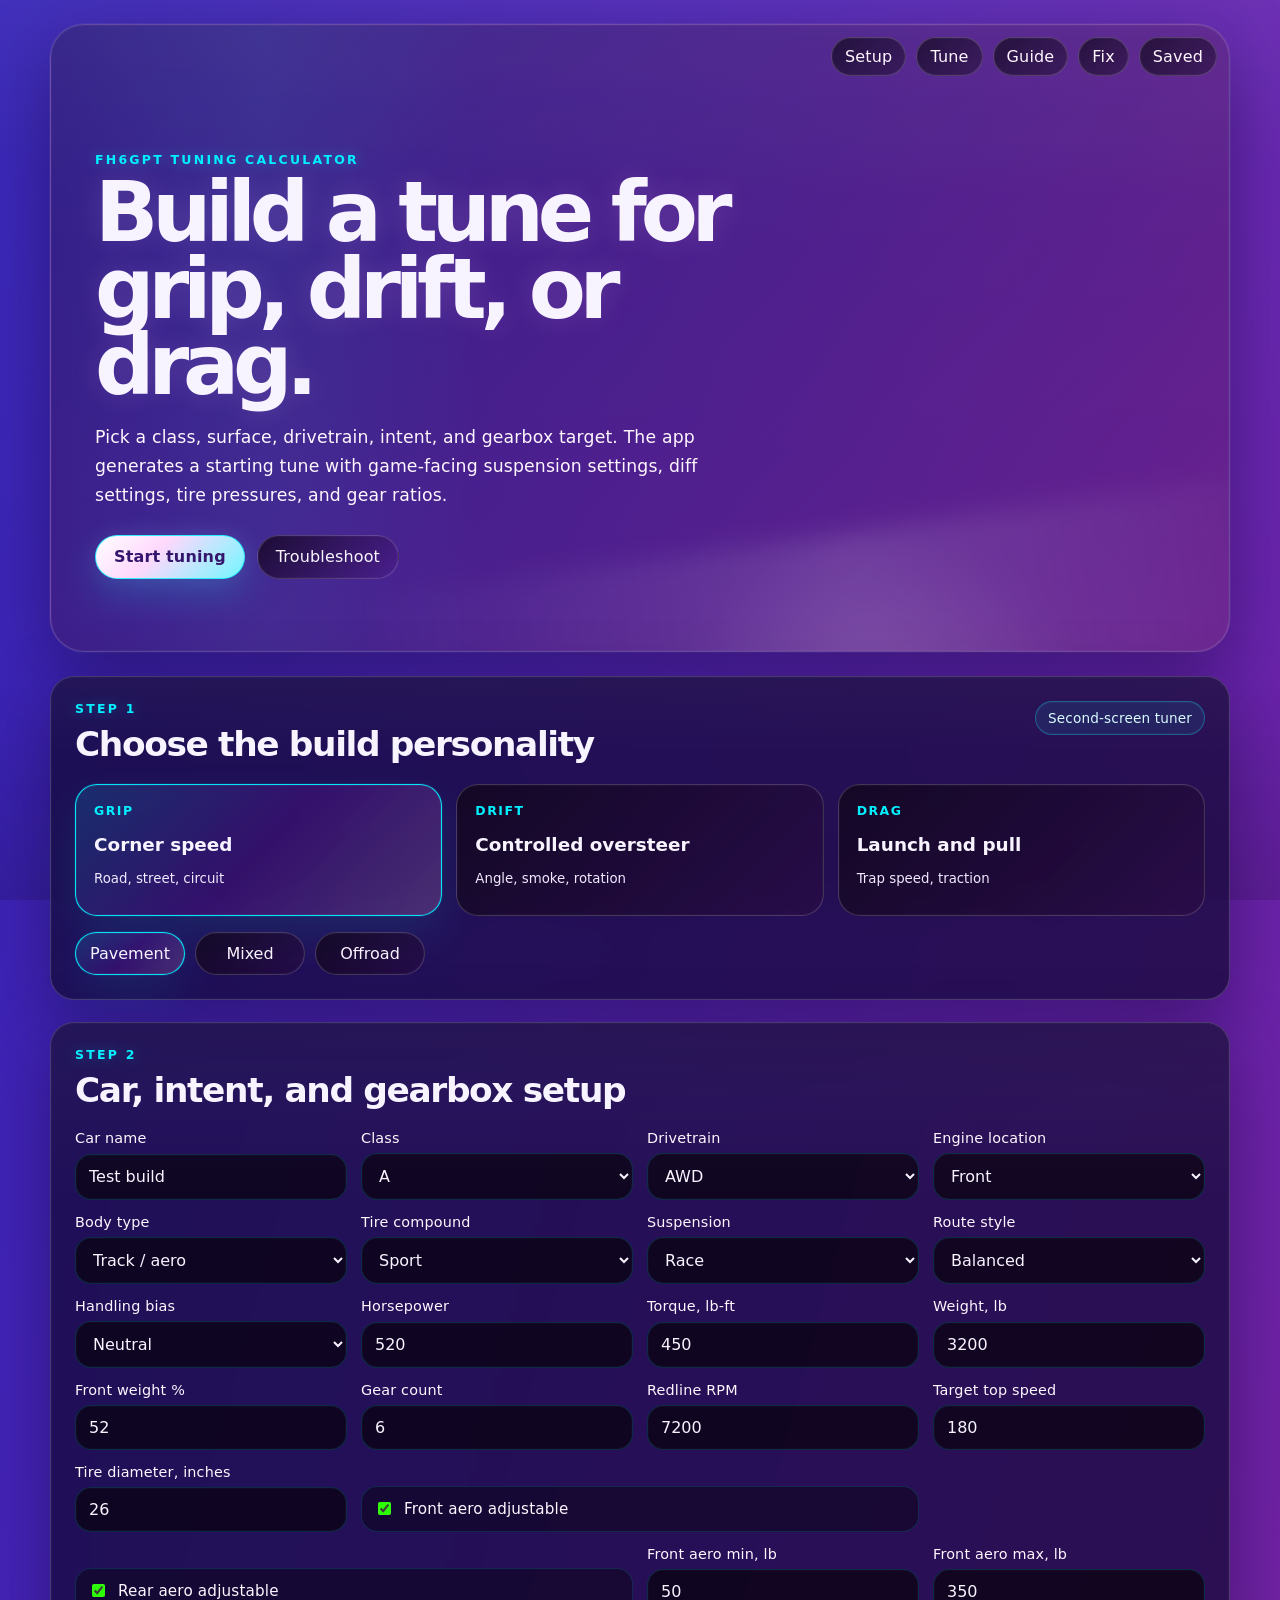
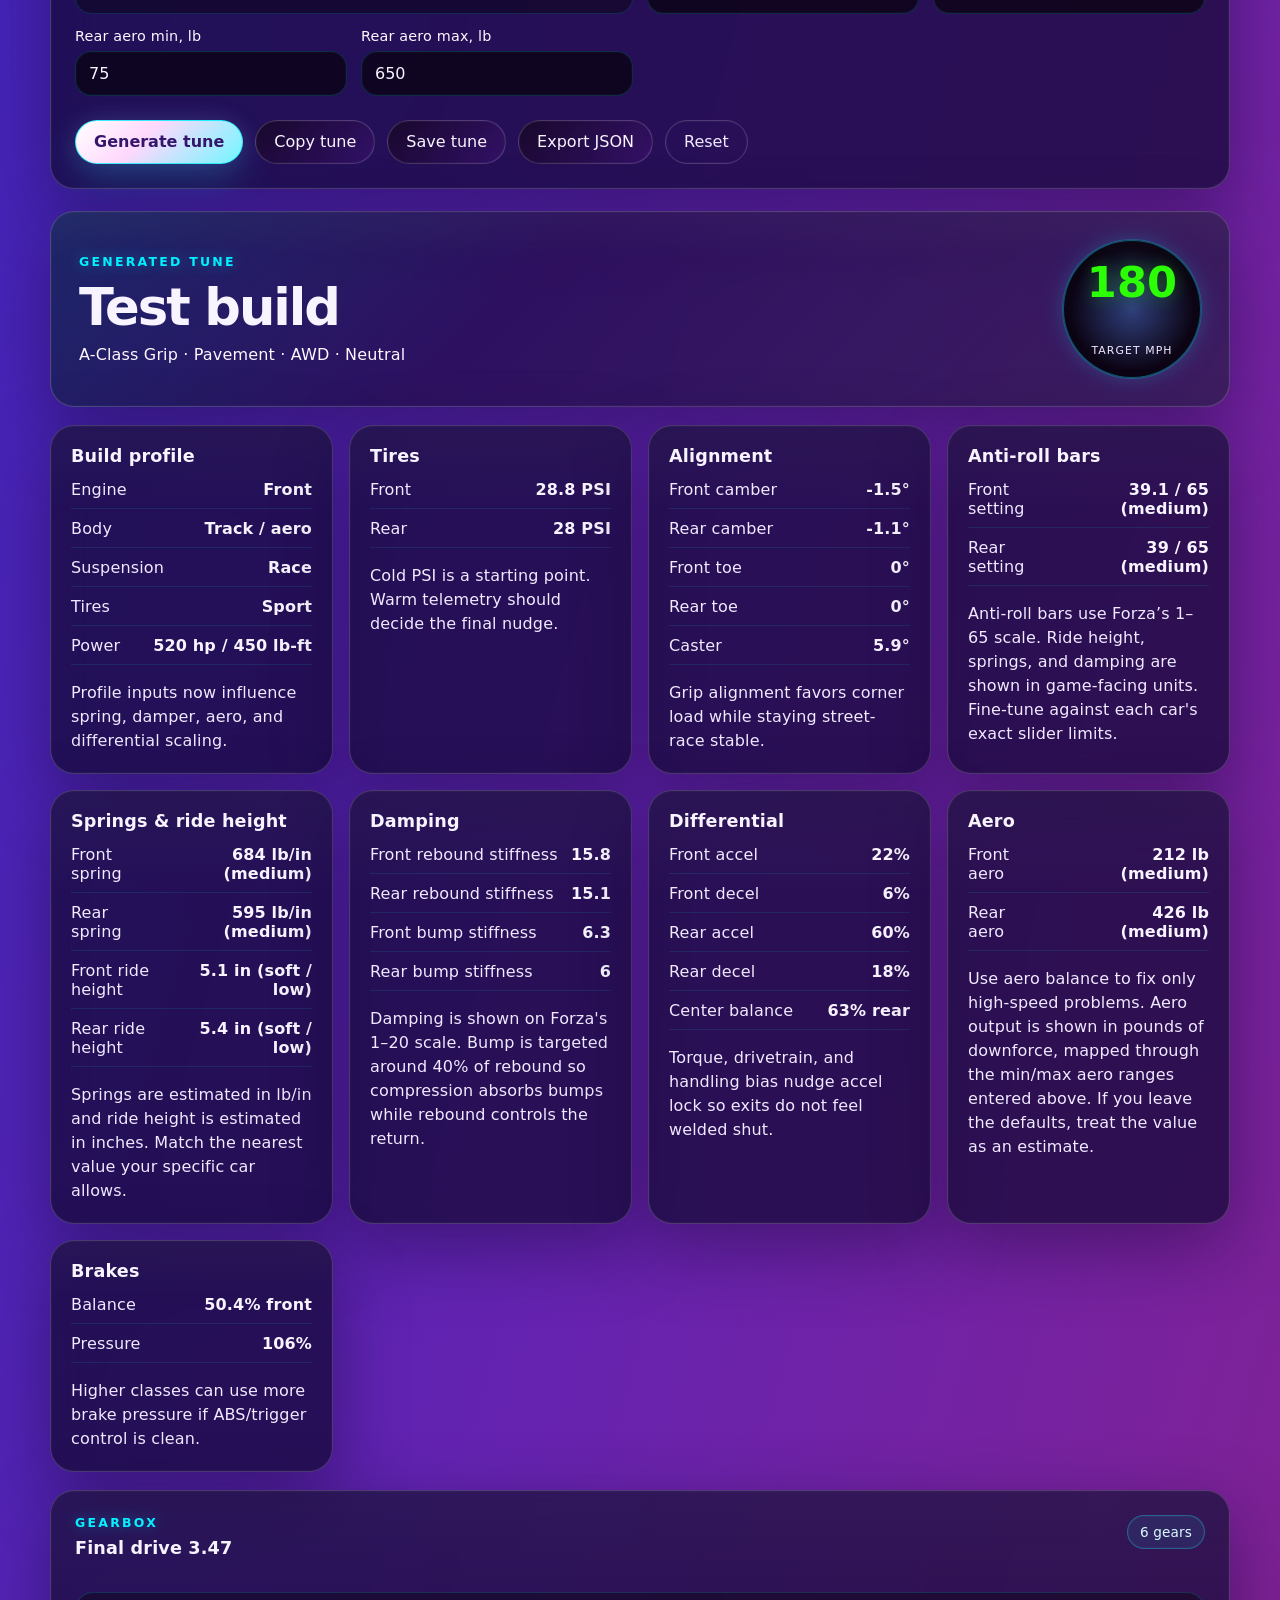
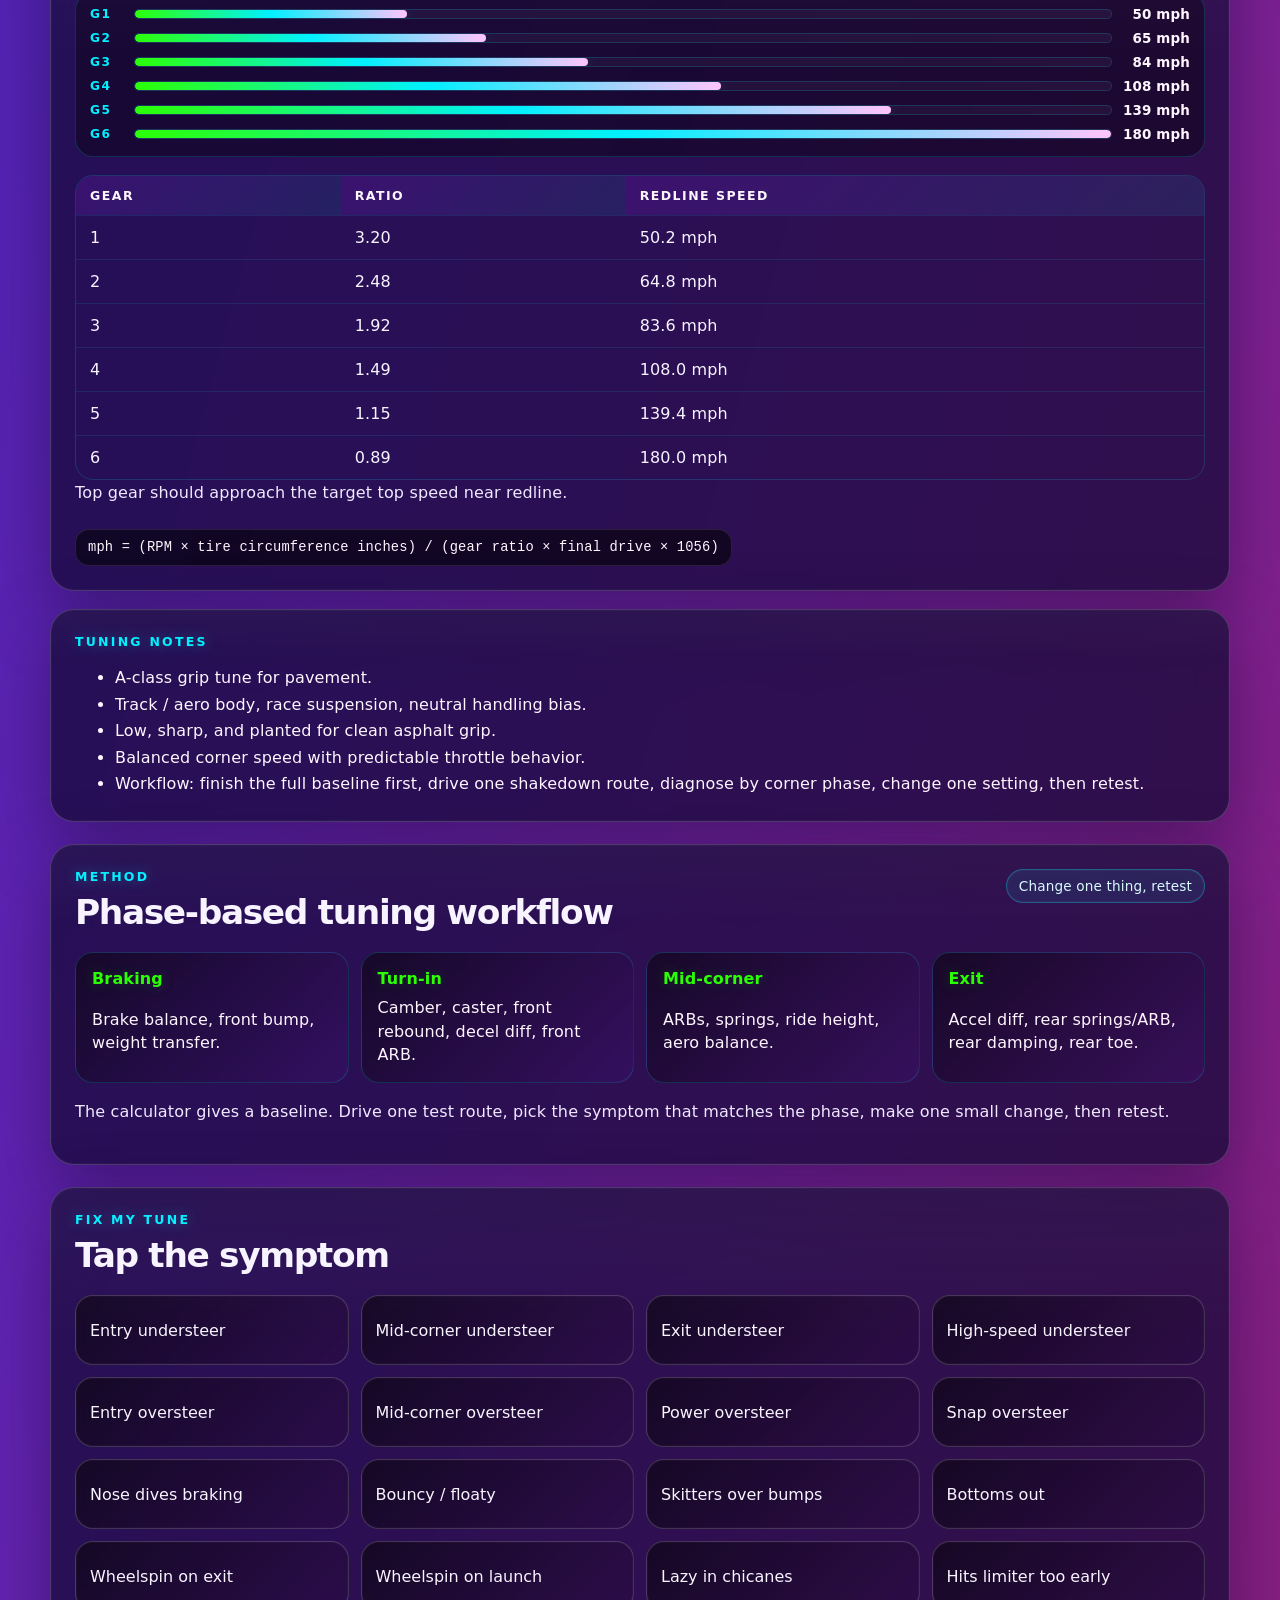
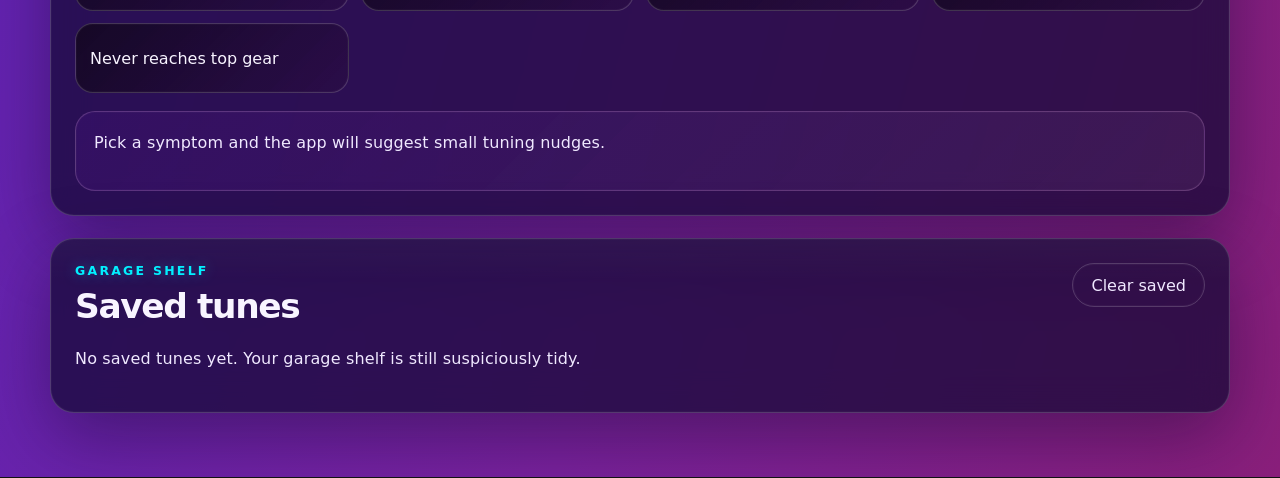
==== commit 8d979996: "fine tuning to calculations and settings" ====
--- a/forza-tune-standalone.html
+++ b/forza-tune-standalone.html
@@ -3,28 +3,28 @@
 <head>
   <meta charset="utf-8" />
   <meta name="viewport" content="width=device-width, initial-scale=1" />
-  <meta name="theme-color" content="#140921" />
+  <meta name="theme-color" content="#6523b0" />
   <title>FH6GPT Tune Lab</title>
   <style>
 :root {
   color-scheme: dark;
-  --bg: #09030f;
-  --bg-2: #12061d;
-  --panel: rgba(19, 7, 31, 0.82);
-  --panel-solid: #140921;
-  --panel-soft: rgba(31, 12, 49, 0.74);
-  --line: rgba(0, 240, 255, 0.24);
-  --line-strong: rgba(255, 196, 251, 0.42);
+  --bg: #3523b7;
+  --bg-2: #8a1f7b;
+  --panel: rgba(18, 9, 52, 0.72);
+  --panel-solid: rgba(25, 12, 74, 0.94);
+  --panel-soft: rgba(31, 16, 84, 0.72);
+  --line: rgba(255, 255, 255, 0.18);
+  --line-strong: rgba(255, 255, 255, 0.26);
   --text: #f8f4ff;
-  --muted: #b8a1ca;
-  --soft: #e8d8f6;
+  --muted: #f0e9ff;
+  --soft: #fff6ff;
   --accent: #2CFF05;
   --accent-2: #FFC4FB;
   --violet: #51158C;
   --cyan: #00F0FF;
   --hot: #FFC4FB;
   --good: #2CFF05;
-  --shadow: 0 26px 80px rgba(0, 0, 0, 0.52);
+  --shadow: 0 24px 72px rgba(15, 5, 40, 0.42);
   --glow-cyan: 0 0 0 1px rgba(0, 240, 255, 0.18), 0 0 18px rgba(0, 240, 255, 0.14), 0 0 36px rgba(0, 240, 255, 0.08);
   --glow-pink: 0 0 0 1px rgba(255, 196, 251, 0.18), 0 0 20px rgba(255, 196, 251, 0.16), 0 0 42px rgba(255, 196, 251, 0.08);
   --radius: 24px;
@@ -47,10 +47,8 @@
   letter-spacing: 0.01em;
   min-height: 100vh;
   background:
-    radial-gradient(circle at 12% 12%, rgba(0, 240, 255, 0.16), transparent 24rem),
-    radial-gradient(circle at 85% 10%, rgba(255, 196, 251, 0.18), transparent 28rem),
-    radial-gradient(circle at 50% 85%, rgba(44, 255, 5, 0.10), transparent 32rem),
-    linear-gradient(135deg, #05020a 0%, #0c0414 30%, #140625 70%, #09030f 100%);
+    linear-gradient(180deg, rgba(255, 255, 255, 0.03), rgba(255, 255, 255, 0.00) 16%),
+    linear-gradient(105deg, #3523b7 0%, #4c24b8 24%, #6523b0 49%, #7a229d 73%, #8a1f7b 100%);
   color: var(--text);
   position: relative;
 }
@@ -60,12 +58,8 @@
   position: fixed;
   inset: 0;
   pointer-events: none;
-  background:
-    linear-gradient(rgba(255,255,255,0.02) 1px, transparent 1px),
-    linear-gradient(90deg, rgba(255,255,255,0.018) 1px, transparent 1px);
-  background-size: 100% 28px, 28px 100%;
-  mask-image: linear-gradient(to bottom, rgba(255,255,255,0.2), transparent 90%);
-  opacity: 0.26;
+  background: linear-gradient(180deg, rgba(255,255,255,0.035), transparent 20%, transparent 76%, rgba(0,0,0,0.12));
+  opacity: 1;
 }
 
 button,
@@ -112,13 +106,12 @@
   position: relative;
   overflow: hidden;
   min-height: 460px;
-  border: 1px solid var(--line);
+  border: 1px solid rgba(255, 255, 255, 0.18);
   border-radius: 34px;
   background:
-    linear-gradient(135deg, rgba(20, 7, 33, 0.80), rgba(8, 2, 13, 0.94)),
-    repeating-linear-gradient(120deg, rgba(0, 240, 255, 0.06) 0 1px, transparent 1px 22px),
-    linear-gradient(180deg, rgba(255, 196, 251, 0.06), transparent 40%);
-  box-shadow: var(--shadow), inset 0 0 0 1px rgba(255,255,255,0.03), 0 0 0 1px rgba(0,240,255,0.08);
+    linear-gradient(135deg, rgba(42, 26, 110, 0.66), rgba(106, 29, 117, 0.54)),
+    linear-gradient(180deg, rgba(255, 255, 255, 0.035), transparent 40%);
+  box-shadow: var(--shadow), inset 0 0 0 1px rgba(255,255,255,0.03), 0 0 0 1px rgba(255,255,255,0.06);
 }
 
 .hero::before {
@@ -140,10 +133,9 @@
   height: 420px;
   transform: rotate(-8deg);
   background:
-    radial-gradient(circle, rgba(255, 196, 251, 0.26), transparent 46%),
-    linear-gradient(90deg, transparent, rgba(0, 240, 255, 0.36), transparent),
-    linear-gradient(180deg, transparent, rgba(44, 255, 5, 0.14));
-  filter: blur(10px);
+    radial-gradient(circle, rgba(255, 255, 255, 0.14), transparent 40%),
+    linear-gradient(90deg, transparent, rgba(255, 255, 255, 0.12), transparent);
+  filter: blur(12px);
   pointer-events: none;
 }
 
@@ -225,8 +217,8 @@
 
 .button.primary {
   border-color: rgba(0, 240, 255, 0.76);
-  background: linear-gradient(135deg, #2CFF05 0%, #00F0FF 45%, #FFC4FB 100%);
-  color: #13061f;
+  background: linear-gradient(135deg, #ffffff 0%, #ffd8fd 40%, #72f7ff 100%);
+  color: #34166d;
   font-weight: 900;
   box-shadow: 0 14px 38px rgba(0, 240, 255, 0.20), 0 0 24px rgba(255, 196, 251, 0.10);
 }
@@ -251,6 +243,7 @@
   border: 1px solid var(--line);
   border-radius: var(--radius);
   background: var(--panel);
+  backdrop-filter: blur(16px) saturate(120%);
   box-shadow: var(--shadow), inset 0 0 0 1px rgba(255,255,255,0.025);
   backdrop-filter: blur(18px);
 }
@@ -967,6 +960,26 @@
           <label class="checkbox-label">
             <input id="rearAero" type="checkbox" checked />
             <span>Rear aero adjustable</span>
+          </label>
+
+          <label>
+            <span>Front aero min, lb</span>
+            <input id="frontAeroMinLb" type="number" value="50" min="0" max="1000" />
+          </label>
+
+          <label>
+            <span>Front aero max, lb</span>
+            <input id="frontAeroMaxLb" type="number" value="350" min="0" max="1200" />
+          </label>
+
+          <label>
+            <span>Rear aero min, lb</span>
+            <input id="rearAeroMinLb" type="number" value="75" min="0" max="1200" />
+          </label>
+
+          <label>
+            <span>Rear aero max, lb</span>
+            <input id="rearAeroMaxLb" type="number" value="650" min="0" max="1600" />
           </label>
         </form>
 
@@ -1522,6 +1535,11 @@
 
     const frontArbRatio = FT.clamp(frontArb, 0.08, 0.95);
     const rearArbRatio = FT.clamp(rearArb, 0.08, 0.95);
+
+    function forzaArbSetting(ratio) {
+      return FT.round(FT.clamp(1 + ratio * 64, 1, 65), 1);
+    }
+
     const frontSpringRatio = FT.clamp(frontSpring, 0.08, 0.92);
     const rearSpringRatio = FT.clamp(rearSpring, 0.08, 0.92);
 
@@ -1613,10 +1631,11 @@
 
     return {
       antiRollBars: {
-        frontSetting: FT.round(frontArbRatio * 100, 1),
-        rearSetting: FT.round(rearArbRatio * 100, 1),
+        frontSetting: forzaArbSetting(frontArbRatio),
+        rearSetting: forzaArbSetting(rearArbRatio),
         frontRatio: FT.round(frontArbRatio, 2),
         rearRatio: FT.round(rearArbRatio, 2),
+        scale: '1–65',
         frontLabel: ratioLabel(frontArbRatio),
         rearLabel: ratioLabel(rearArbRatio),
       },
@@ -1645,8 +1664,8 @@
         note: `Damping is shown on Forza's 1–20 scale. Bump is targeted around ${Math.round(bumpFraction * 100)}% of rebound so compression absorbs bumps while rebound controls the return.`
       },
       note: raceType === 'drag'
-        ? 'Drag suspension softens the launch end and stiffens the drive end to help weight transfer. Anti-roll bars, ride height, springs, and damping are shown in game-facing units.'
-        : "Anti-roll bars, ride height, springs, and damping are shown in game-facing units. Fine-tune against each car's exact slider limits."
+        ? 'Drag suspension softens the launch end and stiffens the drive end to help weight transfer. Anti-roll bars use Forza’s 1–65 scale. Ride height, springs, and damping are shown in game-facing units.'
+        : "Anti-roll bars use Forza’s 1–65 scale. Ride height, springs, and damping are shown in game-facing units. Fine-tune against each car's exact slider limits."
     };
   }
 
@@ -1723,9 +1742,34 @@
   }
 
   function buildAeroAndBrakes(ctx) {
-    const { raceType, surfacePreset, classFactor, weightDistribution, frontAero, rearAero, bodyPreset, handlingPreset } = ctx;
+    const { raceType, surfacePreset, classFactor, weightDistribution, weight, frontAero, rearAero, frontAeroMinLb, frontAeroMaxLb, rearAeroMinLb, rearAeroMaxLb, bodyPreset, handlingPreset } = ctx;
     let frontRatio = null;
     let rearRatio = null;
+
+    function configuredAeroRange(axis) {
+      const minInput = axis === 'front' ? frontAeroMinLb : rearAeroMinLb;
+      const maxInput = axis === 'front' ? frontAeroMaxLb : rearAeroMaxLb;
+      if (Number.isFinite(minInput) && Number.isFinite(maxInput) && maxInput > minInput) {
+        return [FT.clamp(minInput, 0, 1600), FT.clamp(maxInput, 1, 1800)];
+      }
+      return null;
+    }
+
+    function aeroDownforceLb(axis, ratio) {
+      const configured = configuredAeroRange(axis);
+      if (configured) return Math.round(FT.lerp(configured[0], configured[1], ratio));
+
+      const bodyAeroBoost = FT.clamp(bodyPreset.aero, -0.06, 0.14);
+      const surfaceCut = surfacePreset.softness * 0.08;
+      const safeWeight = FT.clamp(weight || 3200, 1200, 6500);
+      const frontMin = 25 + safeWeight * 0.012;
+      const rearMin = 35 + safeWeight * 0.016;
+      const frontMax = 85 + safeWeight * (0.075 + classFactor * 0.055 + bodyAeroBoost - surfaceCut);
+      const rearMax = 110 + safeWeight * (0.095 + classFactor * 0.075 + bodyAeroBoost - surfaceCut);
+      const minLb = axis === 'front' ? FT.clamp(frontMin, 20, 180) : FT.clamp(rearMin, 35, 260);
+      const maxLb = axis === 'front' ? FT.clamp(frontMax, minLb + 40, 650) : FT.clamp(rearMax, minLb + 60, 900);
+      return Math.round(FT.lerp(minLb, maxLb, ratio));
+    }
 
     if (frontAero) {
       if (raceType === 'drag') frontRatio = 0.05;
@@ -1761,11 +1805,18 @@
           ? 'Rear aero is missing, so use mechanical rear grip if high-speed oversteer appears.'
           : raceType === 'drag' ? 'Minimize aero for straight-line speed.' : 'Use aero balance to fix only high-speed problems.';
 
+    const frontAeroRatio = frontRatio === null ? null : FT.round(FT.clamp(frontRatio, 0, 1), 2);
+    const rearAeroRatio = rearRatio === null ? null : FT.round(FT.clamp(rearRatio, 0, 1), 2);
+
     return {
       aero: {
-        frontRatio: frontRatio === null ? null : FT.round(FT.clamp(frontRatio, 0, 1), 2),
-        rearRatio: rearRatio === null ? null : FT.round(FT.clamp(rearRatio, 0, 1), 2),
-        note: noAeroNote,
+        frontRatio: frontAeroRatio,
+        rearRatio: rearAeroRatio,
+        frontDownforceLb: frontAeroRatio === null ? null : aeroDownforceLb('front', frontAeroRatio),
+        rearDownforceLb: rearAeroRatio === null ? null : aeroDownforceLb('rear', rearAeroRatio),
+        frontLabel: frontAeroRatio === null ? null : ratioLabel(frontAeroRatio),
+        rearLabel: rearAeroRatio === null ? null : ratioLabel(rearAeroRatio),
+        note: noAeroNote + ' Aero output is shown in pounds of downforce, mapped through the min/max aero ranges entered above. If you leave the defaults, treat the value as an estimate.',
       },
       brakes: {
         balanceFrontPercent: FT.round(FT.clamp(brakeBalanceFront, 45, 58), 1),
@@ -1827,6 +1878,10 @@
     );
     const frontAero = options.frontAero !== undefined ? !!options.frontAero : !!options.adjustableAero;
     const rearAero = options.rearAero !== undefined ? !!options.rearAero : !!options.adjustableAero;
+    const frontAeroMinLb = Number.isFinite(parseFloat(options.frontAeroMinLb)) ? parseFloat(options.frontAeroMinLb) : null;
+    const frontAeroMaxLb = Number.isFinite(parseFloat(options.frontAeroMaxLb)) ? parseFloat(options.frontAeroMaxLb) : null;
+    const rearAeroMinLb = Number.isFinite(parseFloat(options.rearAeroMinLb)) ? parseFloat(options.rearAeroMinLb) : null;
+    const rearAeroMaxLb = Number.isFinite(parseFloat(options.rearAeroMaxLb)) ? parseFloat(options.rearAeroMaxLb) : null;
 
     const ctx = {
       carClass,
@@ -1850,6 +1905,10 @@
       idealTopSpeedMph,
       frontAero,
       rearAero,
+      frontAeroMinLb,
+      frontAeroMaxLb,
+      rearAeroMinLb,
+      rearAeroMaxLb,
     };
 
     const tires = buildTires(ctx);
@@ -1898,6 +1957,10 @@
         idealTopSpeedMph: FT.round(idealTopSpeedMph, 0),
         frontAero,
         rearAero,
+        frontAeroMinLb,
+        frontAeroMaxLb,
+        rearAeroMinLb,
+        rearAeroMaxLb,
       },
       tires,
       alignment,
@@ -2342,6 +2405,10 @@
       tireDiameterInches: $('#tireDiameterInches').value,
       frontAero: $('#frontAero').checked,
       rearAero: $('#rearAero').checked,
+      frontAeroMinLb: $('#frontAeroMinLb').value,
+      frontAeroMaxLb: $('#frontAeroMaxLb').value,
+      rearAeroMinLb: $('#rearAeroMinLb').value,
+      rearAeroMaxLb: $('#rearAeroMaxLb').value,
     };
   }
 
@@ -2396,8 +2463,8 @@
         ], tune.alignment.note)}
 
         ${renderCard('Anti-roll bars', [
-          ['Front setting', `${tune.antiRollBars.frontSetting ?? FT.round(tune.antiRollBars.frontRatio * 100, 1)} (${tune.antiRollBars.frontLabel})`],
-          ['Rear setting', `${tune.antiRollBars.rearSetting ?? FT.round(tune.antiRollBars.rearRatio * 100, 1)} (${tune.antiRollBars.rearLabel})`],
+          ['Front setting', `${tune.antiRollBars.frontSetting ?? FT.round(1 + tune.antiRollBars.frontRatio * 64, 1)} / 65 (${tune.antiRollBars.frontLabel})`],
+          ['Rear setting', `${tune.antiRollBars.rearSetting ?? FT.round(1 + tune.antiRollBars.rearRatio * 64, 1)} / 65 (${tune.antiRollBars.rearLabel})`],
         ], tune.suspensionNote)}
 
         ${renderCard('Springs & ride height', [
@@ -2504,10 +2571,19 @@
     return rows;
   }
 
+  function formatAero(axis, tune) {
+    const ratio = axis === 'front' ? tune.aero.frontRatio : tune.aero.rearRatio;
+    const downforce = axis === 'front' ? tune.aero.frontDownforceLb : tune.aero.rearDownforceLb;
+    const label = axis === 'front' ? tune.aero.frontLabel : tune.aero.rearLabel;
+    if (ratio === null) return 'Not adjustable';
+    if (downforce !== undefined && downforce !== null) return `${downforce} lb (${label || 'estimated'})`;
+    return `Legacy ratio ${ratio}`;
+  }
+
   function aeroRows(tune) {
     const rows = [];
-    rows.push(['Front aero', tune.aero.frontRatio === null ? 'Not adjustable' : tune.aero.frontRatio]);
-    rows.push(['Rear aero', tune.aero.rearRatio === null ? 'Not adjustable' : tune.aero.rearRatio]);
+    rows.push(['Front aero', formatAero('front', tune)]);
+    rows.push(['Rear aero', formatAero('rear', tune)]);
     return rows;
   }
 
@@ -2576,6 +2652,10 @@
     $('#tireDiameterInches').value = saved.gearing.tireDiameterInches || $('#tireDiameterInches').value;
     $('#frontAero').checked = saved.summary.frontAero !== undefined ? saved.summary.frontAero : saved.aero.frontRatio !== null;
     $('#rearAero').checked = saved.summary.rearAero !== undefined ? saved.summary.rearAero : saved.aero.rearRatio !== null;
+    $('#frontAeroMinLb').value = saved.summary.frontAeroMinLb ?? $('#frontAeroMinLb').value;
+    $('#frontAeroMaxLb').value = saved.summary.frontAeroMaxLb ?? $('#frontAeroMaxLb').value;
+    $('#rearAeroMinLb').value = saved.summary.rearAeroMinLb ?? $('#rearAeroMinLb').value;
+    $('#rearAeroMaxLb').value = saved.summary.rearAeroMaxLb ?? $('#rearAeroMaxLb').value;
     state.raceType = saved.summary.raceType;
     state.surface = saved.summary.surface;
     state.frontWeightTouched = true;
@@ -2599,7 +2679,7 @@
     lines.push(`Brakes: ${tune.brakes.balanceFrontPercent}% front / ${tune.brakes.pressurePercent}% pressure`);
     const diff = diffRows(tune).map(([label, value]) => `${label} ${value}`).join(', ');
     lines.push(`Diff: ${diff}`);
-    lines.push(`Aero: front ${tune.aero.frontRatio === null ? 'not adjustable' : tune.aero.frontRatio}, rear ${tune.aero.rearRatio === null ? 'not adjustable' : tune.aero.rearRatio}`);
+    lines.push(`Aero: front ${tune.aero.frontRatio === null ? 'not adjustable' : `${tune.aero.frontDownforceLb ?? tune.aero.frontRatio} lb`}, rear ${tune.aero.rearRatio === null ? 'not adjustable' : `${tune.aero.rearDownforceLb ?? tune.aero.rearRatio} lb`}`);
     lines.push(`Gearing: final drive ${tune.gearing.finalDrive.toFixed(2)}, ${tune.gearing.gears.map((g, i) => `G${i + 1} ${g.toFixed(2)}`).join(', ')}`);
     lines.push('');
     lines.push('Notes:');
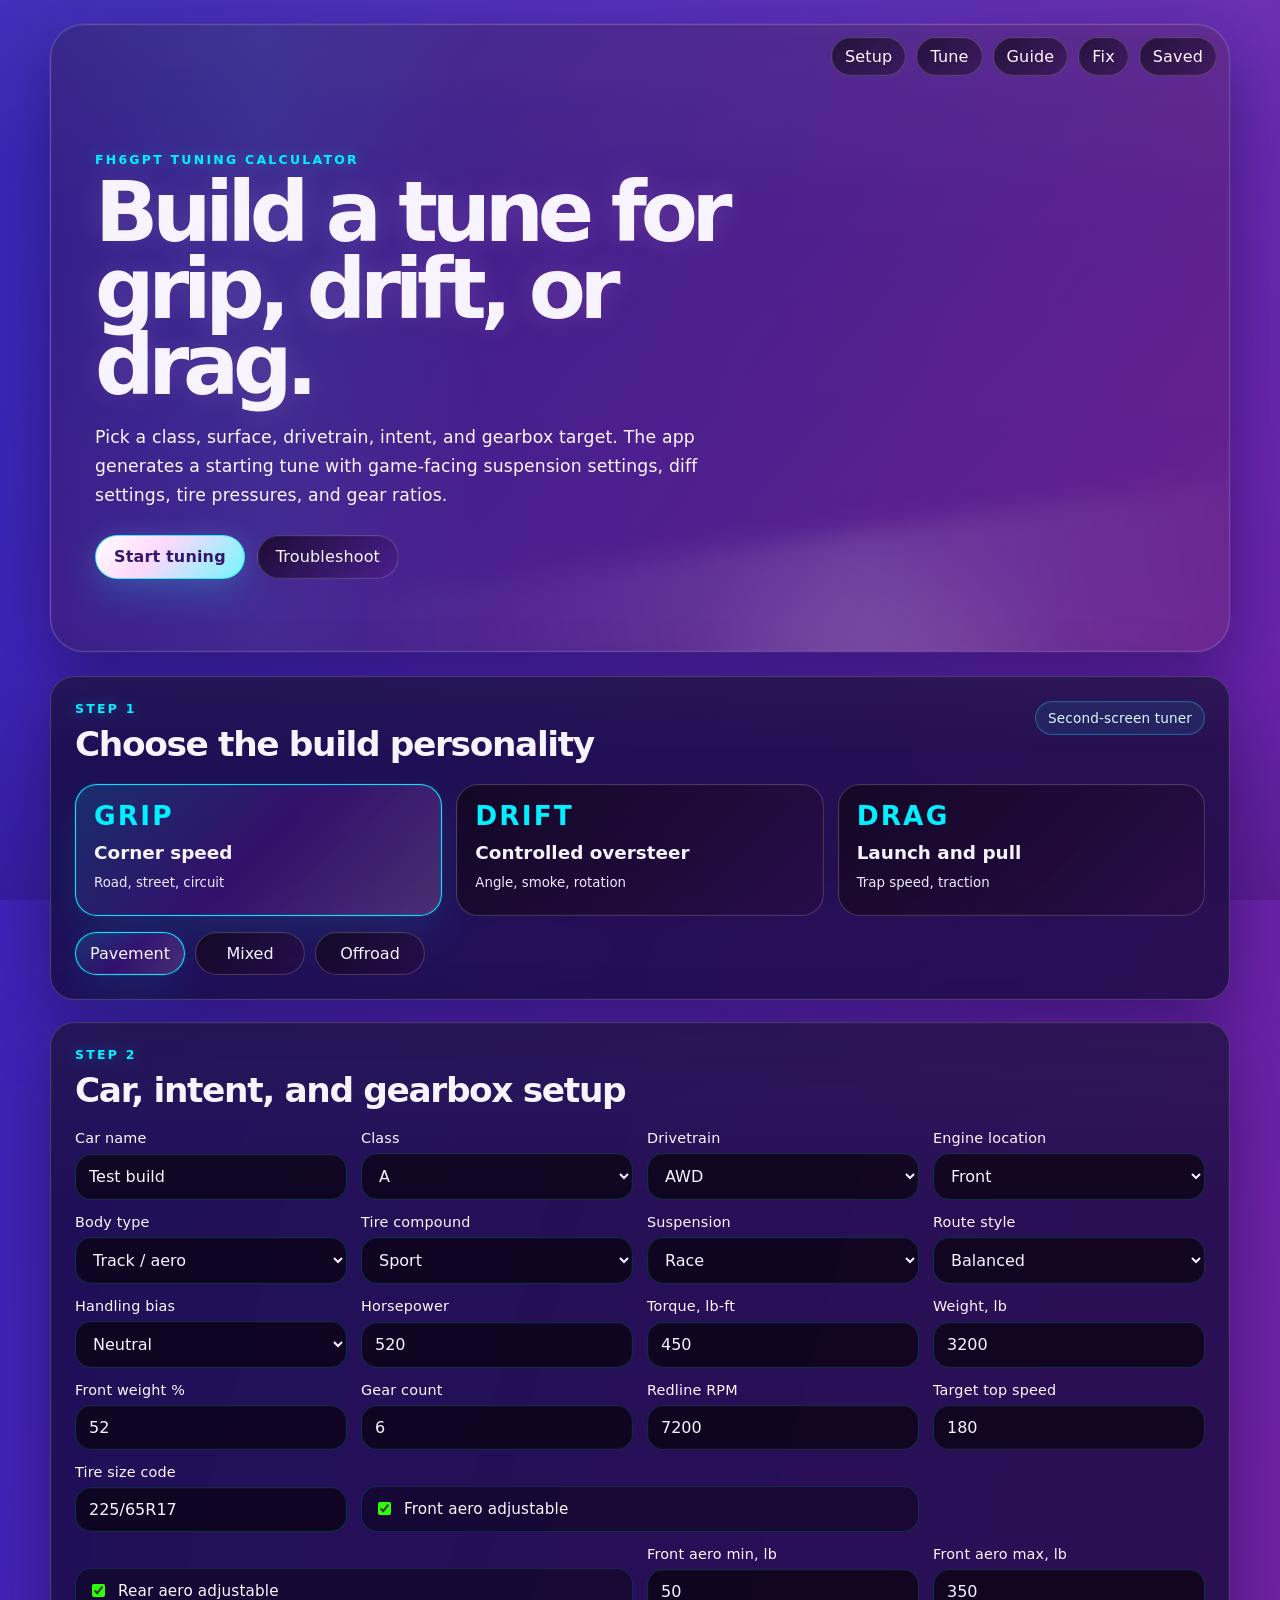
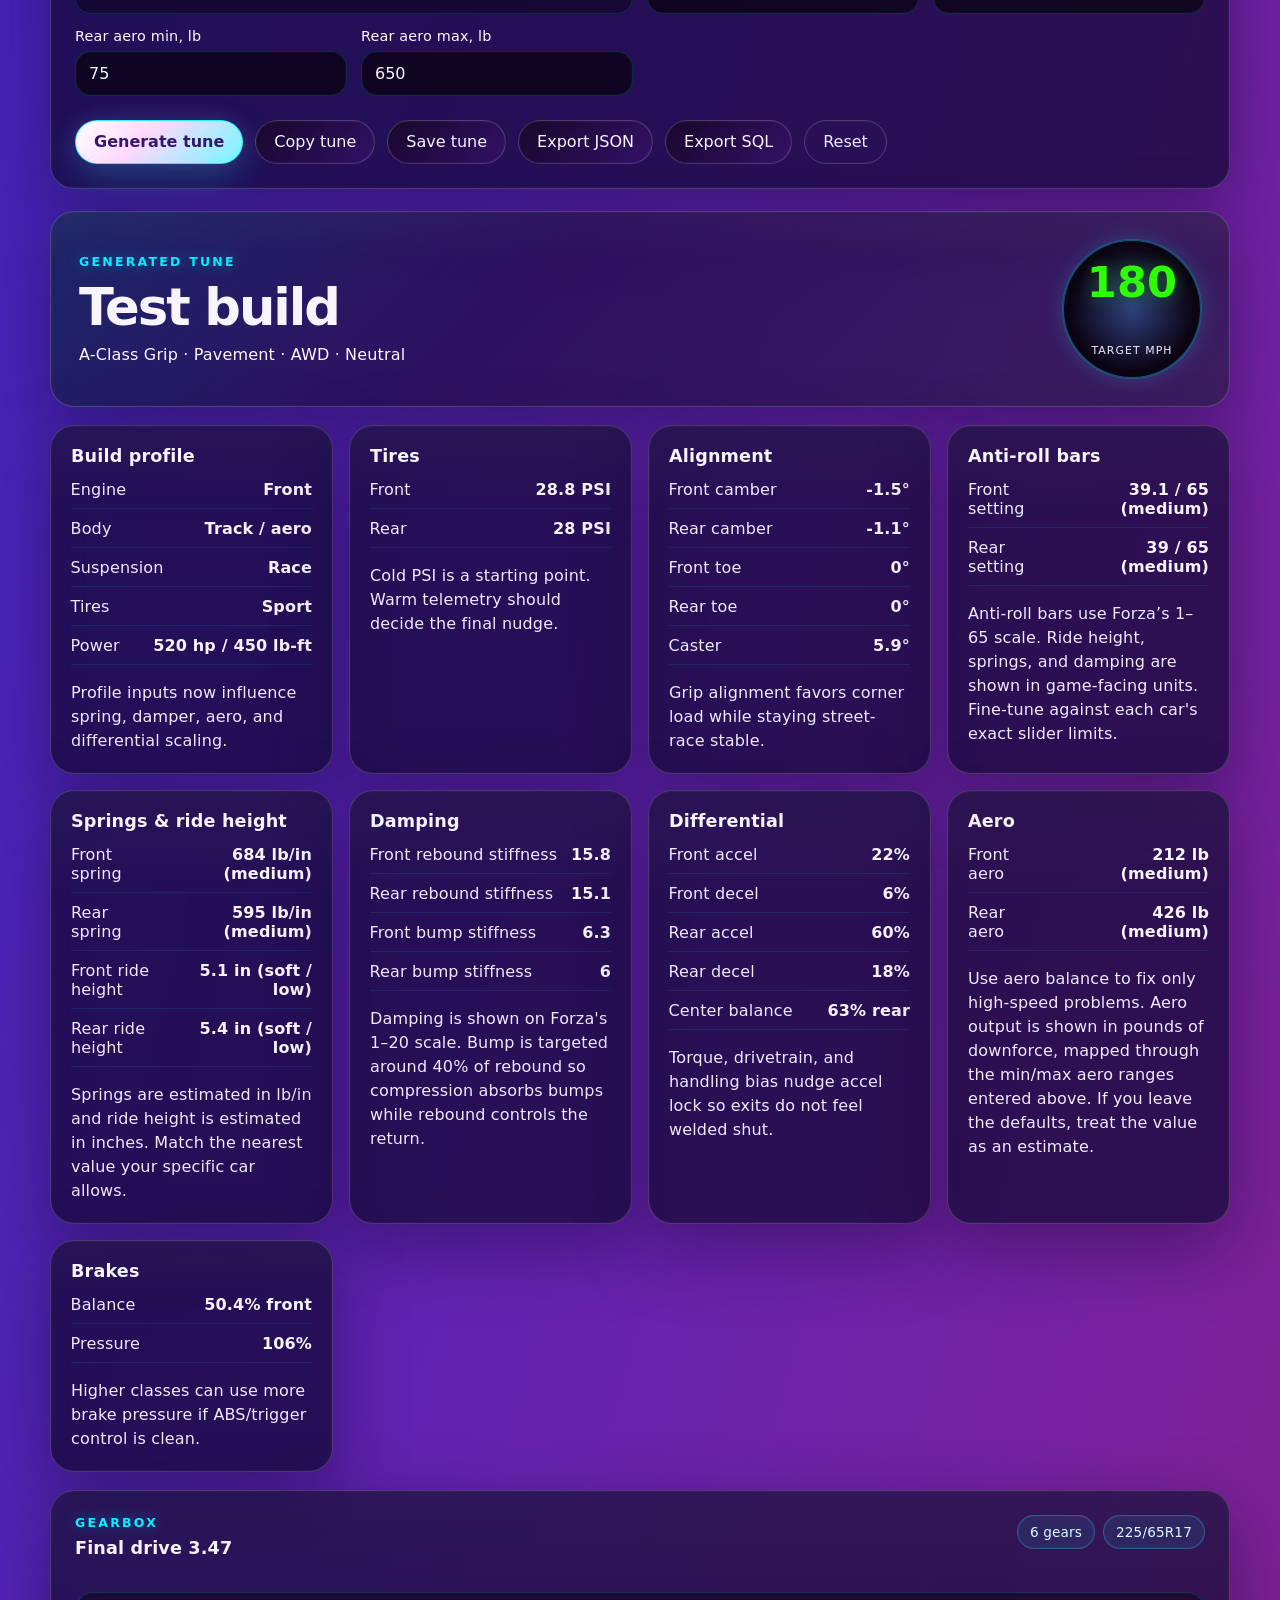
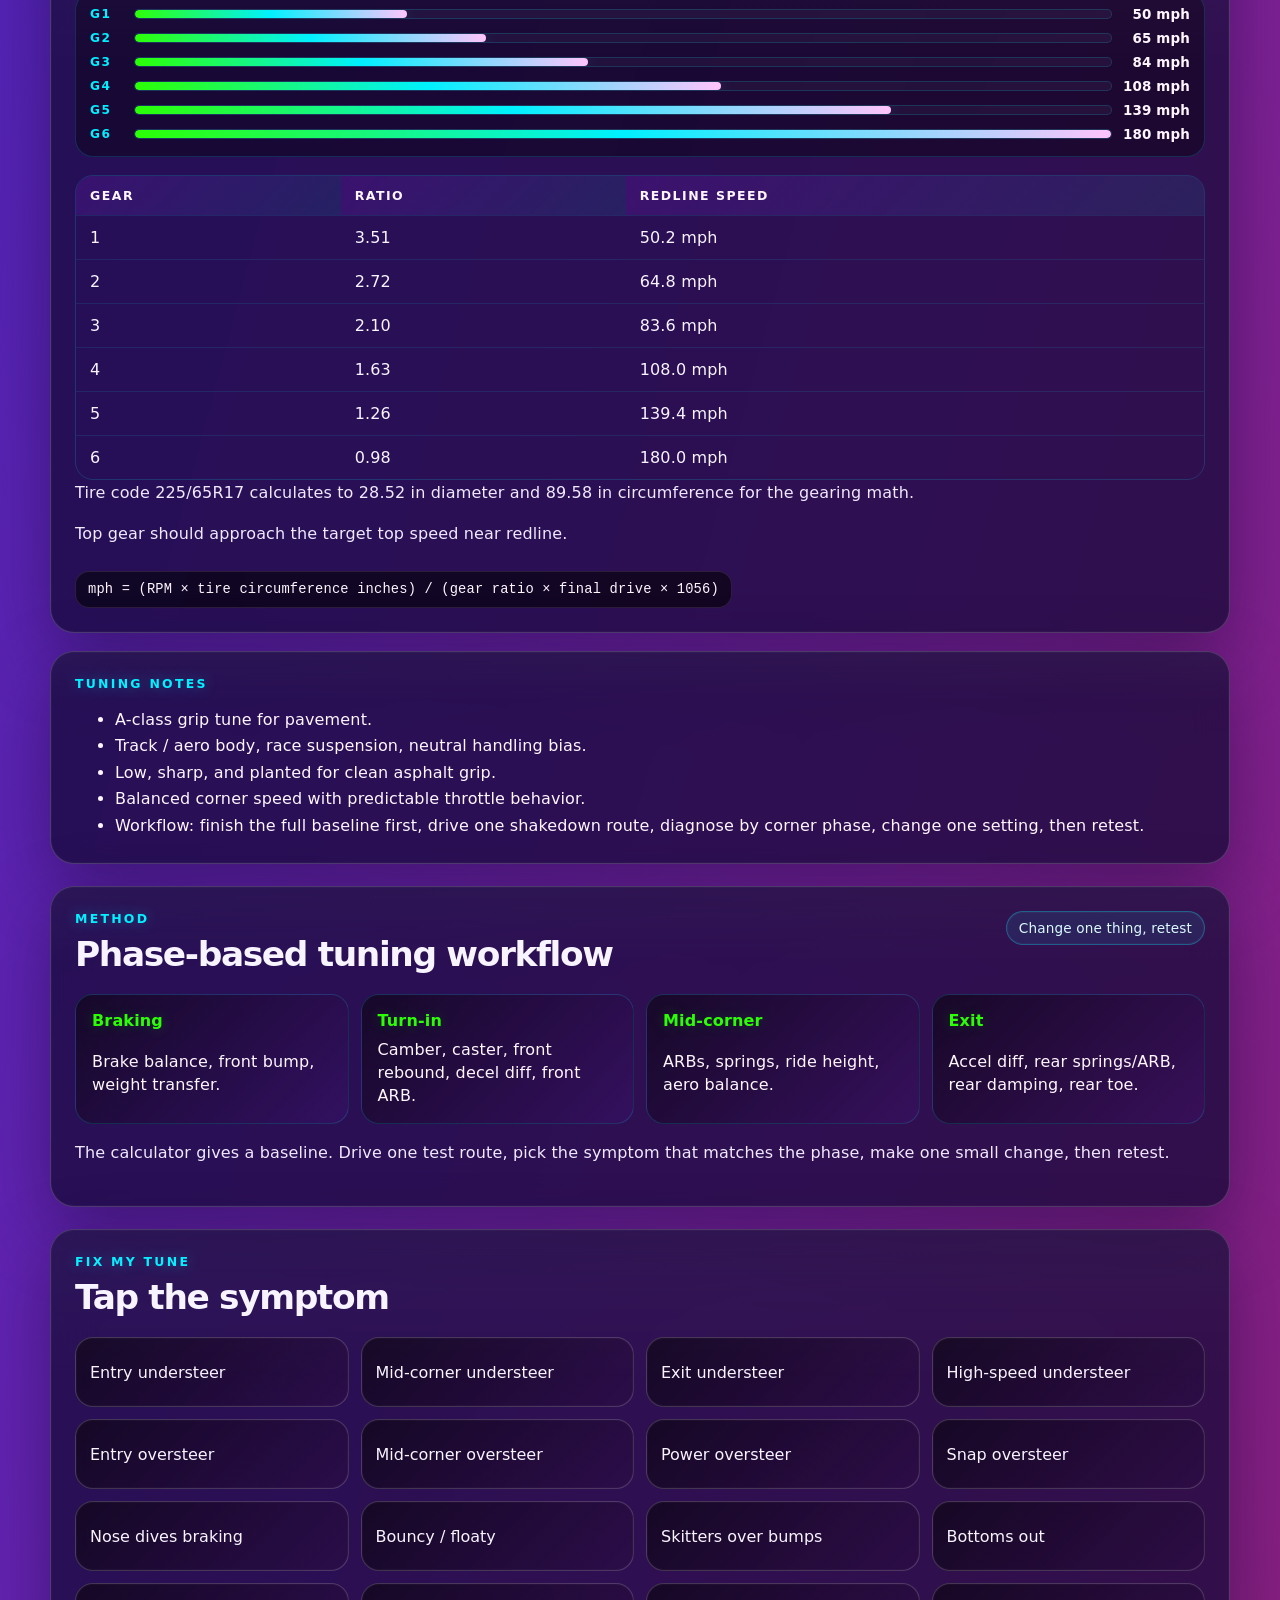
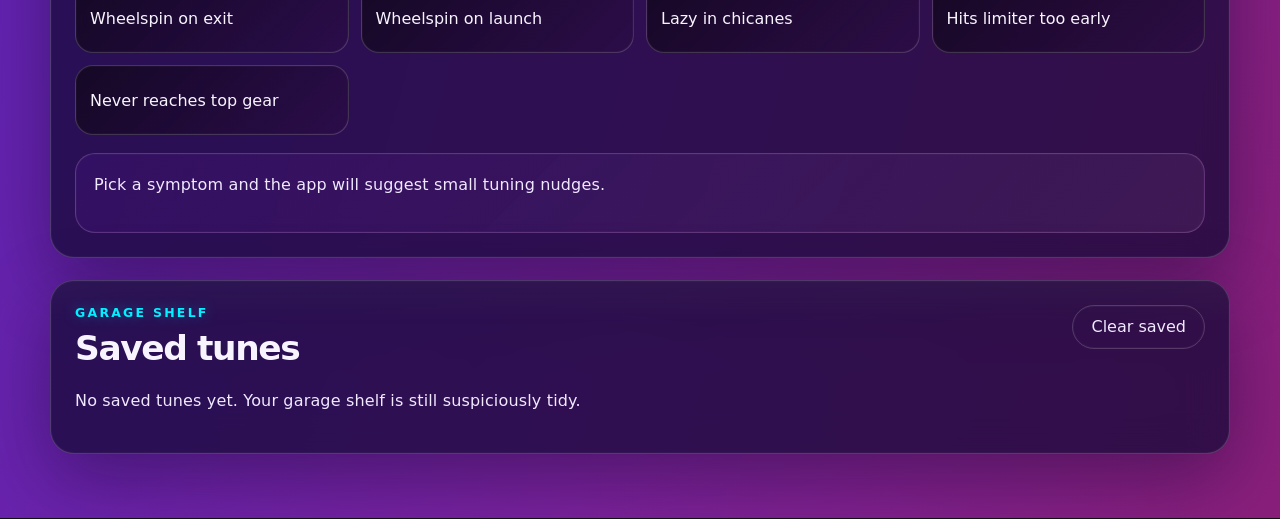
==== commit 0104121d: "Add files via upload" ====
--- a/forza-tune-standalone.html
+++ b/forza-tune-standalone.html
@@ -3,8 +3,9 @@
 <head>
   <meta charset="utf-8" />
   <meta name="viewport" content="width=device-width, initial-scale=1" />
-  <meta name="theme-color" content="#6523b0" />
+  <meta name="theme-color" content="#140921" />
   <title>FH6GPT Tune Lab</title>
+  <link rel="manifest" href="manifest.json" />
   <style>
 :root {
   color-scheme: dark;
@@ -315,8 +316,9 @@
   color: var(--cyan);
   font-weight: 900;
   text-transform: uppercase;
-  letter-spacing: 0.12em;
-  font-size: 0.78rem;
+  letter-spacing: 0.08em;
+  font-size: clamp(1.25rem, 2.4vw, 1.65rem);
+  line-height: 1;
 }
 
 .option-card strong {
@@ -750,6 +752,17 @@
   .gear-bar-row {
     grid-template-columns: 30px minmax(90px, 1fr) 58px;
   }
+}
+
+.gear-pill-stack {
+  display: flex;
+  flex-wrap: wrap;
+  gap: 8px;
+  justify-content: flex-end;
+}
+
+@media (max-width: 680px) {
+  .gear-pill-stack { justify-content: flex-start; }
 }
 
   </style>
@@ -948,8 +961,8 @@
           </label>
 
           <label>
-            <span>Tire diameter, inches</span>
-            <input id="tireDiameterInches" type="number" value="26" min="18" max="36" step="0.1" />
+            <span>Tire size code</span>
+            <input id="tireSizeCode" type="text" value="225/65R17" placeholder="225/65R17" autocomplete="off" />
           </label>
 
           <label class="checkbox-label">
@@ -988,6 +1001,7 @@
           <button type="button" class="button ghost" id="copyBtn">Copy tune</button>
           <button type="button" class="button ghost" id="saveBtn">Save tune</button>
           <button type="button" class="button ghost" id="exportBtn">Export JSON</button>
+          <button type="button" class="button ghost" id="exportSqlBtn">Export SQL</button>
           <button type="button" class="button quiet" id="resetBtn">Reset</button>
         </div>
       </section>
@@ -1059,7 +1073,7 @@
 
   <div id="toast" class="toast" role="status" aria-live="polite"></div>
 
-  <script>
+<script>
 /* FH6GPT Tune Lab - shared presets and utility helpers */
 (function () {
   const FT = (window.ForzaTune = window.ForzaTune || {});
@@ -1247,8 +1261,8 @@
   };
 })();
 
-  </script>
-  <script>
+</script>
+<script>
 /* Forza Tune App - gearbox calculations */
 (function () {
   const FT = (window.ForzaTune = window.ForzaTune || {});
@@ -1264,6 +1278,32 @@
   function estimateTireCircumferenceInches(tireDiameterInches) {
     return Math.PI * tireDiameterInches;
   }
+
+  function parseTireSizeCode(sizeCode) {
+    const raw = String(sizeCode || '').trim();
+    // Supports common Forza/real-world formats such as 225/65R17, 225 65r17, 225-65-17.
+    const match = raw.match(/(\d{3})\s*[\/\-\s]\s*(\d{2})\s*(?:R|ZR)?\s*[\/\-\s]?\s*(\d{2})/i);
+    if (!match) return null;
+
+    const widthMm = FT.clamp(parseFloat(match[1]), 125, 405);
+    const aspectRatio = FT.clamp(parseFloat(match[2]), 20, 95);
+    const wheelDiameterInches = FT.clamp(parseFloat(match[3]), 10, 26);
+    const sidewallInches = (widthMm * (aspectRatio / 100)) / 25.4;
+    const tireDiameterInches = wheelDiameterInches + sidewallInches * 2;
+    const tireCircumferenceInches = Math.PI * tireDiameterInches;
+
+    return {
+      raw,
+      normalized: `${Math.round(widthMm)}/${Math.round(aspectRatio)}R${Math.round(wheelDiameterInches)}`,
+      widthMm: Math.round(widthMm),
+      aspectRatio: Math.round(aspectRatio),
+      wheelDiameterInches: Math.round(wheelDiameterInches),
+      sidewallInches: FT.round(sidewallInches, 2),
+      tireDiameterInches: FT.round(tireDiameterInches, 2),
+      tireCircumferenceInches: FT.round(tireCircumferenceInches, 2),
+    };
+  }
+
 
   function getFirstGearPercent(raceType, surface, classFactor, horsepower, drivetrain) {
     const race = FT.RACE_PRESETS[raceType] || FT.RACE_PRESETS.grip;
@@ -1313,10 +1353,15 @@
     const redlineRpm = FT.clamp(parseFloat(options.redlineRpm) || 7000, 4000, 12000);
     const horsepower = FT.clamp(parseFloat(options.horsepower) || 450, 60, 2000);
     const idealTopSpeedMph = FT.clamp(parseFloat(options.idealTopSpeedMph) || 180, 60, 360);
-    const tireDiameterInches = FT.clamp(parseFloat(options.tireDiameterInches) || 26, 18, 36);
+    const parsedTire = parseTireSizeCode(options.tireSizeCode || options.tireCode || options.tireDiameterInches);
+    const tireDiameterInches = parsedTire
+      ? parsedTire.tireDiameterInches
+      : FT.clamp(parseFloat(options.tireDiameterInches) || 26, 18, 36);
     const tireCircumferenceInches = options.tireCircumferenceInches
       ? FT.clamp(parseFloat(options.tireCircumferenceInches), 50, 120)
-      : estimateTireCircumferenceInches(tireDiameterInches);
+      : parsedTire
+        ? parsedTire.tireCircumferenceInches
+        : estimateTireCircumferenceInches(tireDiameterInches);
 
     const classFactor = FT.getClassFactor(carClass);
     const firstGearPercent = getFirstGearPercent(raceType, surface, classFactor, horsepower, drivetrain);
@@ -1356,9 +1401,13 @@
       redlineSpeeds,
       idealTopSpeedMph: FT.round(idealTopSpeedMph, 0),
       firstGearSpeed: FT.round(firstGearSpeed, 1),
-      tireDiameterInches: FT.round(tireDiameterInches, 1),
+      tireSizeCode: parsedTire ? parsedTire.normalized : `${FT.round(tireDiameterInches, 1)} in diameter`,
+      tireWidthMm: parsedTire ? parsedTire.widthMm : null,
+      tireAspectRatio: parsedTire ? parsedTire.aspectRatio : null,
+      wheelDiameterInches: parsedTire ? parsedTire.wheelDiameterInches : null,
+      tireDiameterInches: FT.round(tireDiameterInches, 2),
       redlineRpm: Math.round(redlineRpm),
-      tireCircumferenceInches: FT.round(tireCircumferenceInches, 1),
+      tireCircumferenceInches: FT.round(tireCircumferenceInches, 2),
       overallTopRatio: FT.round(overallTopRatio, 2),
       overallFirstRatio: FT.round(overallFirstRatio, 2),
       shiftNote,
@@ -1371,11 +1420,12 @@
     speedAtRedlineMph,
     overallRatioForSpeed,
     estimateTireCircumferenceInches,
+    parseTireSizeCode,
   };
 })();
 
-  </script>
-  <script>
+</script>
+<script>
 /* FH6GPT Tune Lab - tuning calculations */
 (function () {
   const FT = (window.ForzaTune = window.ForzaTune || {});
@@ -1955,6 +2005,7 @@
         weightDistribution,
         classFactor: FT.round(classFactor, 2),
         idealTopSpeedMph: FT.round(idealTopSpeedMph, 0),
+        tireSizeCode: options.tireSizeCode || options.tireCode || '225/65R17',
         frontAero,
         rearAero,
         frontAeroMinLb,
@@ -2167,8 +2218,8 @@
   };
 })();
 
-  </script>
-  <script>
+</script>
+<script>
 /* Forza Tune App - local storage */
 (function () {
   const FT = (window.ForzaTune = window.ForzaTune || {});
@@ -2214,8 +2265,8 @@
   };
 })();
 
-  </script>
-  <script>
+</script>
+<script>
 /* FH6GPT Tune Lab - UI wiring */
 (function () {
   const FT = window.ForzaTune;
@@ -2346,6 +2397,15 @@
       link.download = `${safeName}-${state.currentTune.summary.carClass}-${state.currentTune.summary.raceType}.json`;
       link.click();
       URL.revokeObjectURL(link.href);
+    });
+
+
+    $('#exportSqlBtn').addEventListener('click', () => {
+      if (!state.currentTune) generateAndRender();
+      const sql = buildSqlExport(state.currentTune);
+      const safeName = (state.currentTune.carName || 'forza-tune').toLowerCase().replace(/[^a-z0-9]+/g, '-');
+      downloadTextFile(sql, `${safeName}-${state.currentTune.summary.carClass}-${state.currentTune.summary.raceType}.sql`, 'application/sql');
+      showToast('SQL export downloaded.');
     });
 
     $('#clearSavedBtn').addEventListener('click', () => {
@@ -2402,7 +2462,7 @@
       gearCount: $('#gearCount').value,
       redlineRpm: $('#redlineRpm').value,
       idealTopSpeedMph: $('#idealTopSpeedMph').value,
-      tireDiameterInches: $('#tireDiameterInches').value,
+      tireSizeCode: $('#tireSizeCode').value,
       frontAero: $('#frontAero').checked,
       rearAero: $('#rearAero').checked,
       frontAeroMinLb: $('#frontAeroMinLb').value,
@@ -2497,7 +2557,10 @@
             <p class="eyebrow">Gearbox</p>
             <h3>Final drive ${tune.gearing.finalDrive.toFixed(2)}</h3>
           </div>
-          <span class="pill">${tune.gearing.gearCount} gears</span>
+          <div class="gear-pill-stack">
+            <span class="pill">${tune.gearing.gearCount} gears</span>
+            <span class="pill">${escapeHtml(tune.gearing.tireSizeCode || 'tire size')}</span>
+          </div>
         </div>
         ${renderGearGraph(tune)}
         <div class="table-wrap">
@@ -2508,6 +2571,7 @@
             <tbody>${gearRows}</tbody>
           </table>
         </div>
+        <p class="muted">Tire code ${escapeHtml(tune.gearing.tireSizeCode || 'not set')} calculates to ${tune.gearing.tireDiameterInches} in diameter and ${tune.gearing.tireCircumferenceInches} in circumference for the gearing math.</p>
         <p class="muted">${escapeHtml(tune.gearing.shiftNote)}</p>
         <p class="formula">${escapeHtml(tune.gearing.formula)}</p>
       </section>
@@ -2649,7 +2713,7 @@
     $('#gearCount').value = saved.gearing.gearCount;
     $('#redlineRpm').value = saved.gearing.redlineRpm || $('#redlineRpm').value;
     $('#idealTopSpeedMph').value = saved.summary.idealTopSpeedMph;
-    $('#tireDiameterInches').value = saved.gearing.tireDiameterInches || $('#tireDiameterInches').value;
+    $('#tireSizeCode').value = saved.gearing.tireSizeCode || saved.summary.tireSizeCode || $('#tireSizeCode').value;
     $('#frontAero').checked = saved.summary.frontAero !== undefined ? saved.summary.frontAero : saved.aero.frontRatio !== null;
     $('#rearAero').checked = saved.summary.rearAero !== undefined ? saved.summary.rearAero : saved.aero.rearRatio !== null;
     $('#frontAeroMinLb').value = saved.summary.frontAeroMinLb ?? $('#frontAeroMinLb').value;
@@ -2663,6 +2727,144 @@
     state.currentTune = saved;
     renderTune(saved);
     showToast('Tune loaded.');
+  }
+
+  function downloadTextFile(text, fileName, mimeType) {
+    const blob = new Blob([text], { type: mimeType });
+    const link = document.createElement('a');
+    link.href = URL.createObjectURL(blob);
+    link.download = fileName;
+    link.click();
+    URL.revokeObjectURL(link.href);
+  }
+
+  function sqlText(value) {
+    if (value === undefined || value === null || value === '') return 'NULL';
+    return `'${String(value).replace(/'/g, "''")}'`;
+  }
+
+  function sqlNumber(value) {
+    if (value === undefined || value === null || value === '' || Number.isNaN(Number(value))) return 'NULL';
+    return String(Number(value));
+  }
+
+  function buildSqlExport(tune) {
+    const tuneId = tune.id || `tune-${Date.now()}`;
+    const savedAt = tune.savedAt || new Date().toISOString();
+    const gearsJson = JSON.stringify(tune.gearing.gears || []);
+    const tuneJson = JSON.stringify({ ...tune, id: tuneId, savedAt });
+
+    const columns = [
+      'id', 'car_name', 'saved_at', 'car_class', 'race_type', 'surface', 'drivetrain',
+      'engine_location', 'body_type', 'tire_compound', 'suspension_type', 'handling_bias',
+      'horsepower', 'torque', 'weight_lbs', 'front_weight_percent', 'ideal_top_speed_mph',
+      'tire_size_code', 'front_tire_psi', 'rear_tire_psi', 'front_camber', 'rear_camber',
+      'front_toe', 'rear_toe', 'caster', 'front_arb', 'rear_arb', 'front_spring_lb_in',
+      'rear_spring_lb_in', 'front_ride_height_in', 'rear_ride_height_in', 'front_rebound',
+      'rear_rebound', 'front_bump', 'rear_bump', 'brake_balance_front_percent',
+      'brake_pressure_percent', 'front_aero_lb', 'rear_aero_lb', 'final_drive',
+      'gears_json', 'tune_json'
+    ];
+
+    const values = [
+      sqlText(tuneId),
+      sqlText(tune.carName),
+      sqlText(savedAt),
+      sqlText(tune.summary.carClass),
+      sqlText(tune.summary.raceType),
+      sqlText(tune.summary.surface),
+      sqlText(tune.summary.drivetrain),
+      sqlText(tune.summary.engineLocation),
+      sqlText(tune.summary.bodyType),
+      sqlText(tune.summary.tireCompound),
+      sqlText(tune.summary.suspensionType),
+      sqlText(tune.summary.handlingBias),
+      sqlNumber(tune.summary.horsepower),
+      sqlNumber(tune.summary.torque),
+      sqlNumber(tune.summary.weight),
+      sqlNumber(tune.summary.weightDistribution),
+      sqlNumber(tune.summary.idealTopSpeedMph),
+      sqlText(tune.gearing.tireSizeCode || tune.summary.tireSizeCode),
+      sqlNumber(tune.tires.frontPsi),
+      sqlNumber(tune.tires.rearPsi),
+      sqlNumber(tune.alignment.frontCamber),
+      sqlNumber(tune.alignment.rearCamber),
+      sqlNumber(tune.alignment.frontToe),
+      sqlNumber(tune.alignment.rearToe),
+      sqlNumber(tune.alignment.caster),
+      sqlNumber(tune.antiRollBars.frontSetting),
+      sqlNumber(tune.antiRollBars.rearSetting),
+      sqlNumber(tune.springs.frontRateLbIn),
+      sqlNumber(tune.springs.rearRateLbIn),
+      sqlNumber(tune.springs.frontRideHeightIn),
+      sqlNumber(tune.springs.rearRideHeightIn),
+      sqlNumber(tune.damping.frontReboundSetting),
+      sqlNumber(tune.damping.rearReboundSetting),
+      sqlNumber(tune.damping.frontBumpSetting),
+      sqlNumber(tune.damping.rearBumpSetting),
+      sqlNumber(tune.brakes.balanceFrontPercent),
+      sqlNumber(tune.brakes.pressurePercent),
+      sqlNumber(tune.aero.frontDownforceLb),
+      sqlNumber(tune.aero.rearDownforceLb),
+      sqlNumber(tune.gearing.finalDrive),
+      sqlText(gearsJson),
+      sqlText(tuneJson)
+    ];
+
+    return `-- FH6GPT Tune Lab SQL export
+-- Import with: sqlite3 forza_tunes.db < this-file.sql
+
+CREATE TABLE IF NOT EXISTS forza_tunes (
+  id TEXT PRIMARY KEY,
+  car_name TEXT,
+  saved_at TEXT,
+  car_class TEXT,
+  race_type TEXT,
+  surface TEXT,
+  drivetrain TEXT,
+  engine_location TEXT,
+  body_type TEXT,
+  tire_compound TEXT,
+  suspension_type TEXT,
+  handling_bias TEXT,
+  horsepower INTEGER,
+  torque INTEGER,
+  weight_lbs INTEGER,
+  front_weight_percent REAL,
+  ideal_top_speed_mph INTEGER,
+  tire_size_code TEXT,
+  front_tire_psi REAL,
+  rear_tire_psi REAL,
+  front_camber REAL,
+  rear_camber REAL,
+  front_toe REAL,
+  rear_toe REAL,
+  caster REAL,
+  front_arb REAL,
+  rear_arb REAL,
+  front_spring_lb_in INTEGER,
+  rear_spring_lb_in INTEGER,
+  front_ride_height_in REAL,
+  rear_ride_height_in REAL,
+  front_rebound REAL,
+  rear_rebound REAL,
+  front_bump REAL,
+  rear_bump REAL,
+  brake_balance_front_percent INTEGER,
+  brake_pressure_percent INTEGER,
+  front_aero_lb INTEGER,
+  rear_aero_lb INTEGER,
+  final_drive REAL,
+  gears_json TEXT,
+  tune_json TEXT
+);
+
+INSERT OR REPLACE INTO forza_tunes (
+  ${columns.join(',\n  ')}
+) VALUES (
+  ${values.join(',\n  ')}
+);
+`;
   }
 
   function formatTuneForClipboard(tune) {
@@ -2706,6 +2908,6 @@
   document.addEventListener('DOMContentLoaded', init);
 })();
 
-  </script>
+</script>
 </body>
 </html>
